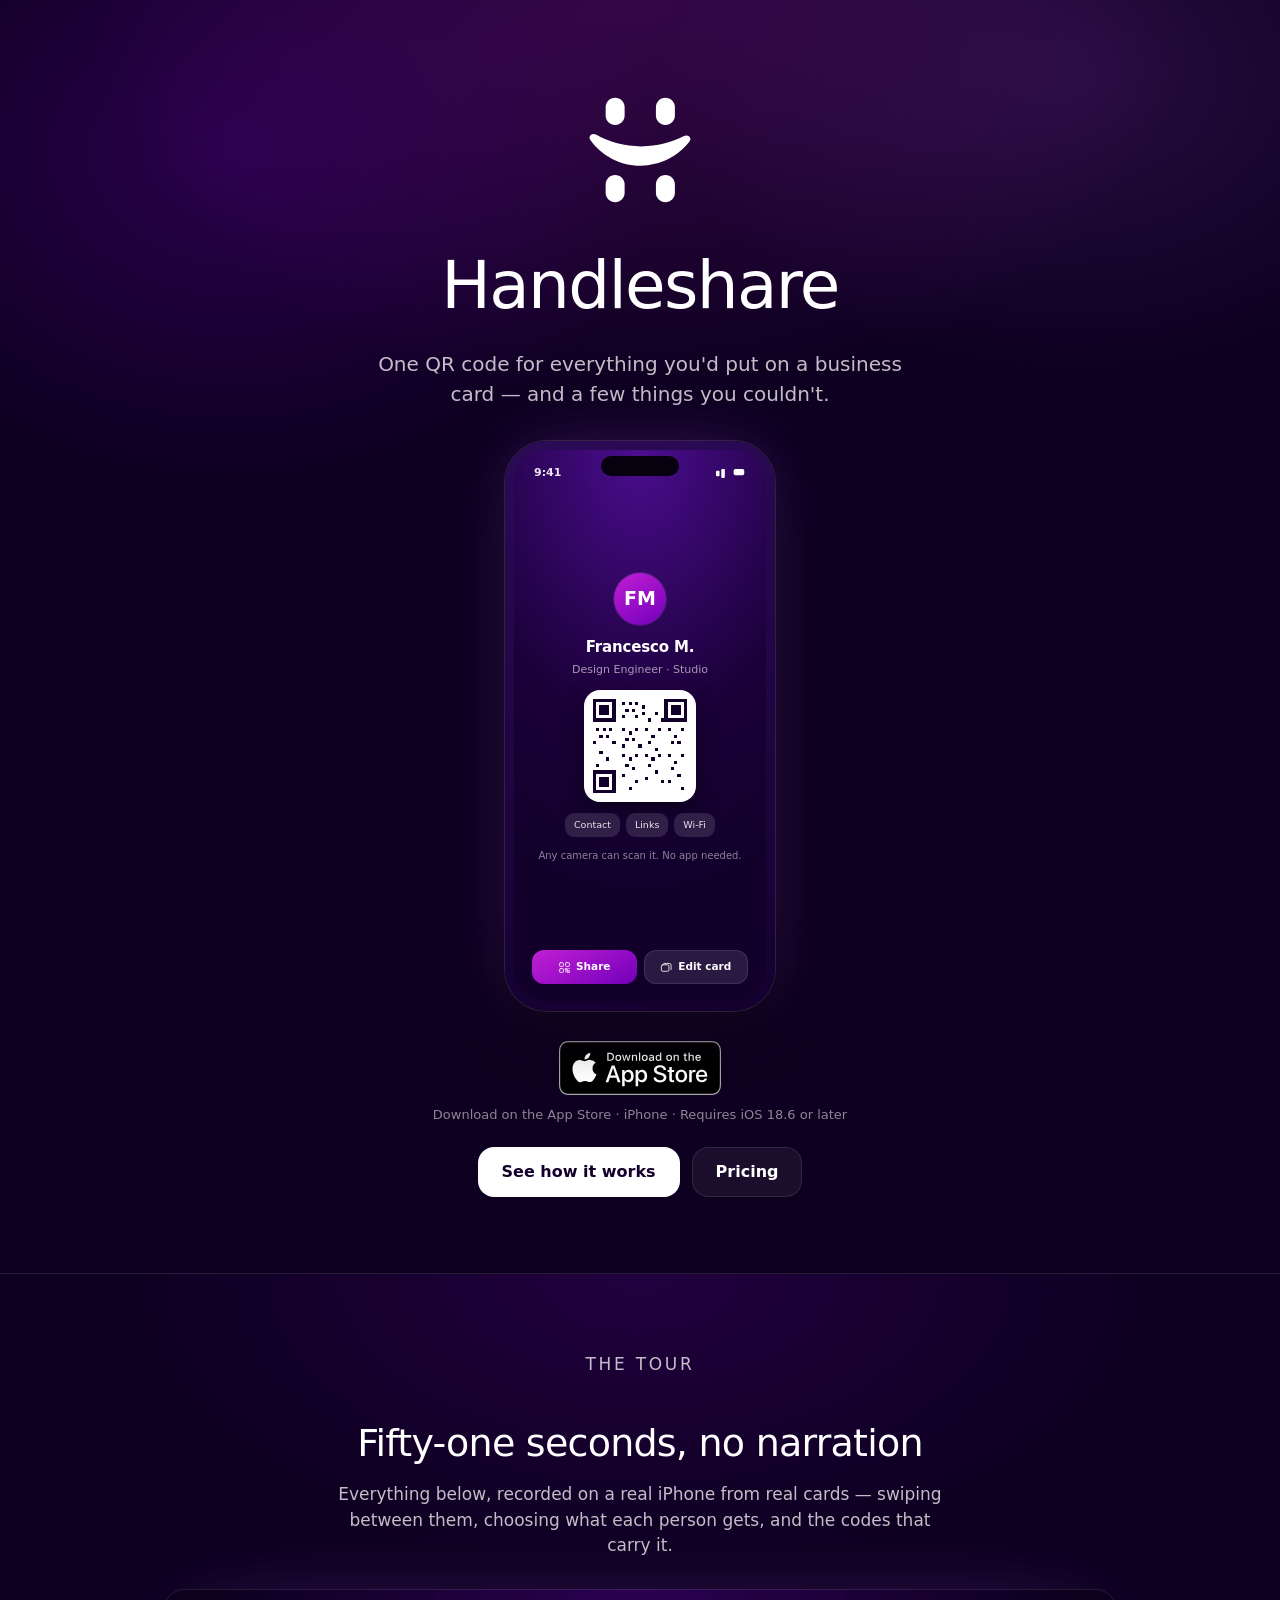
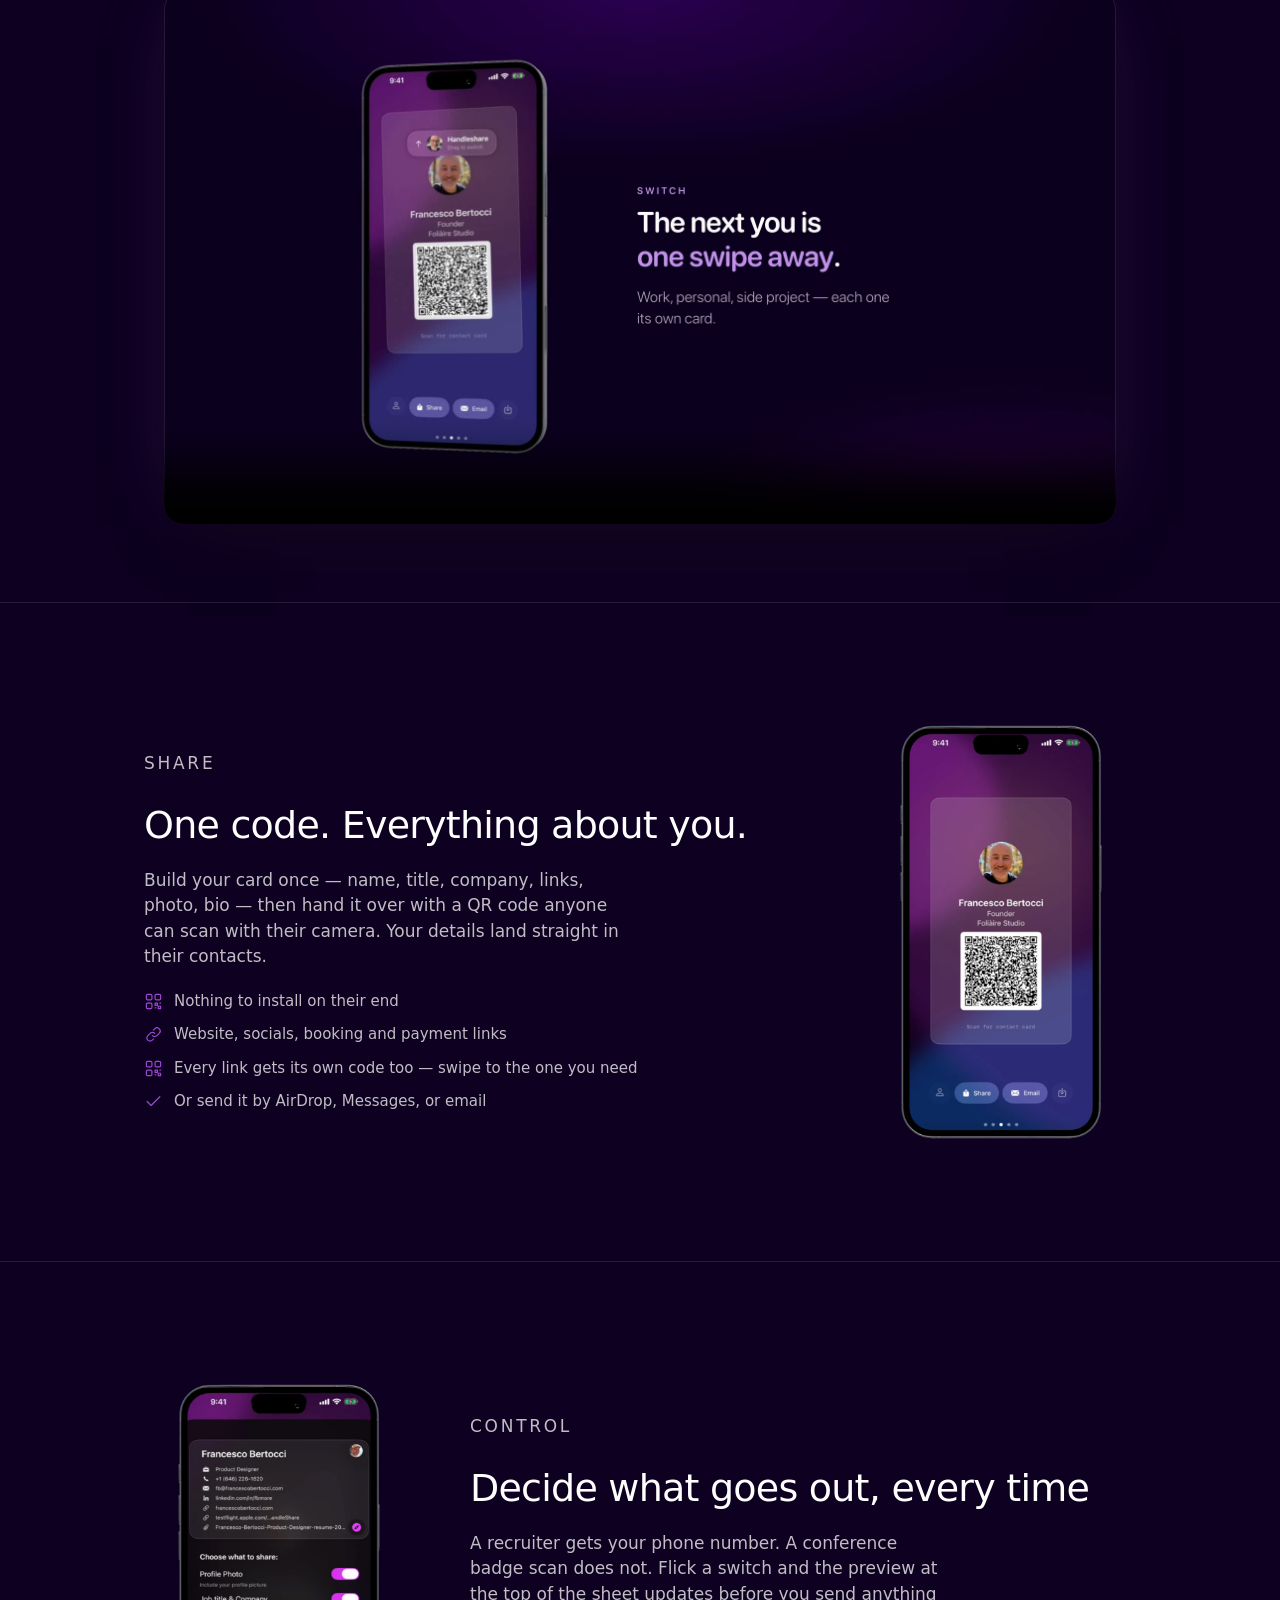
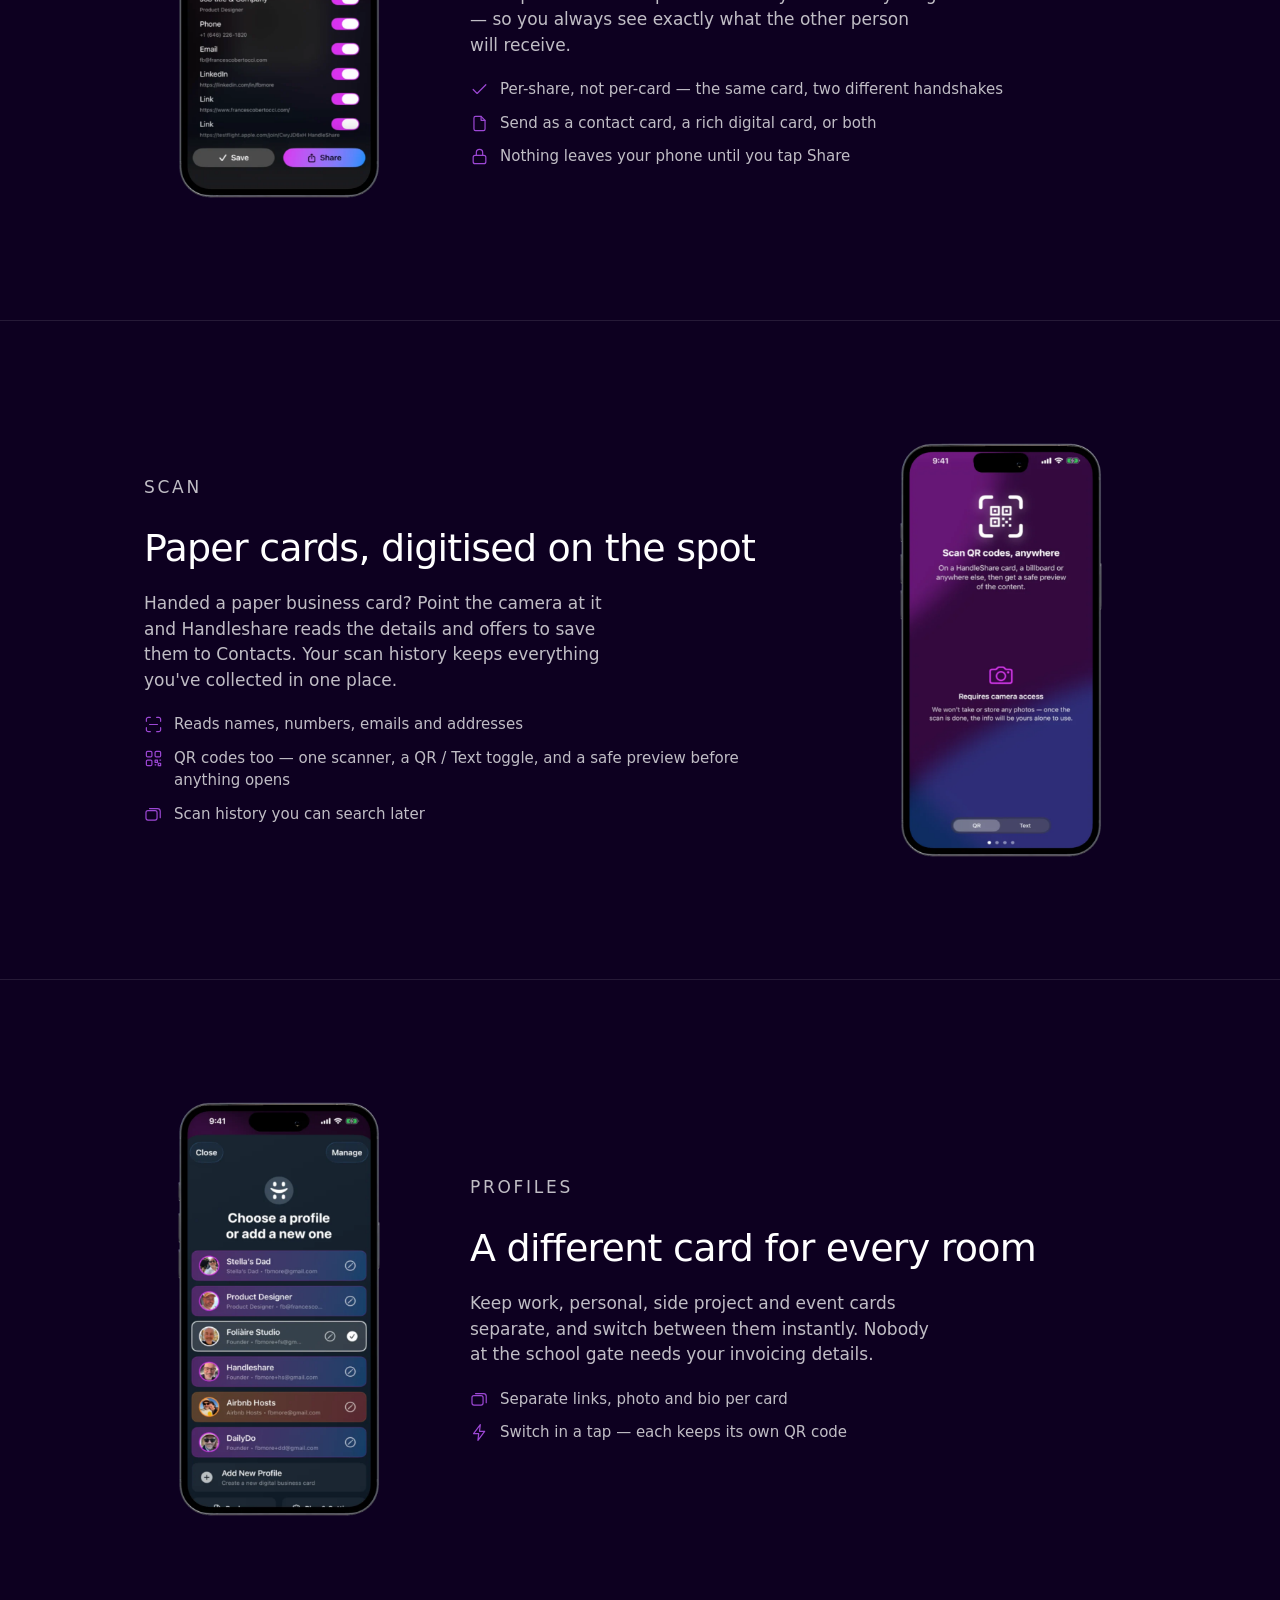
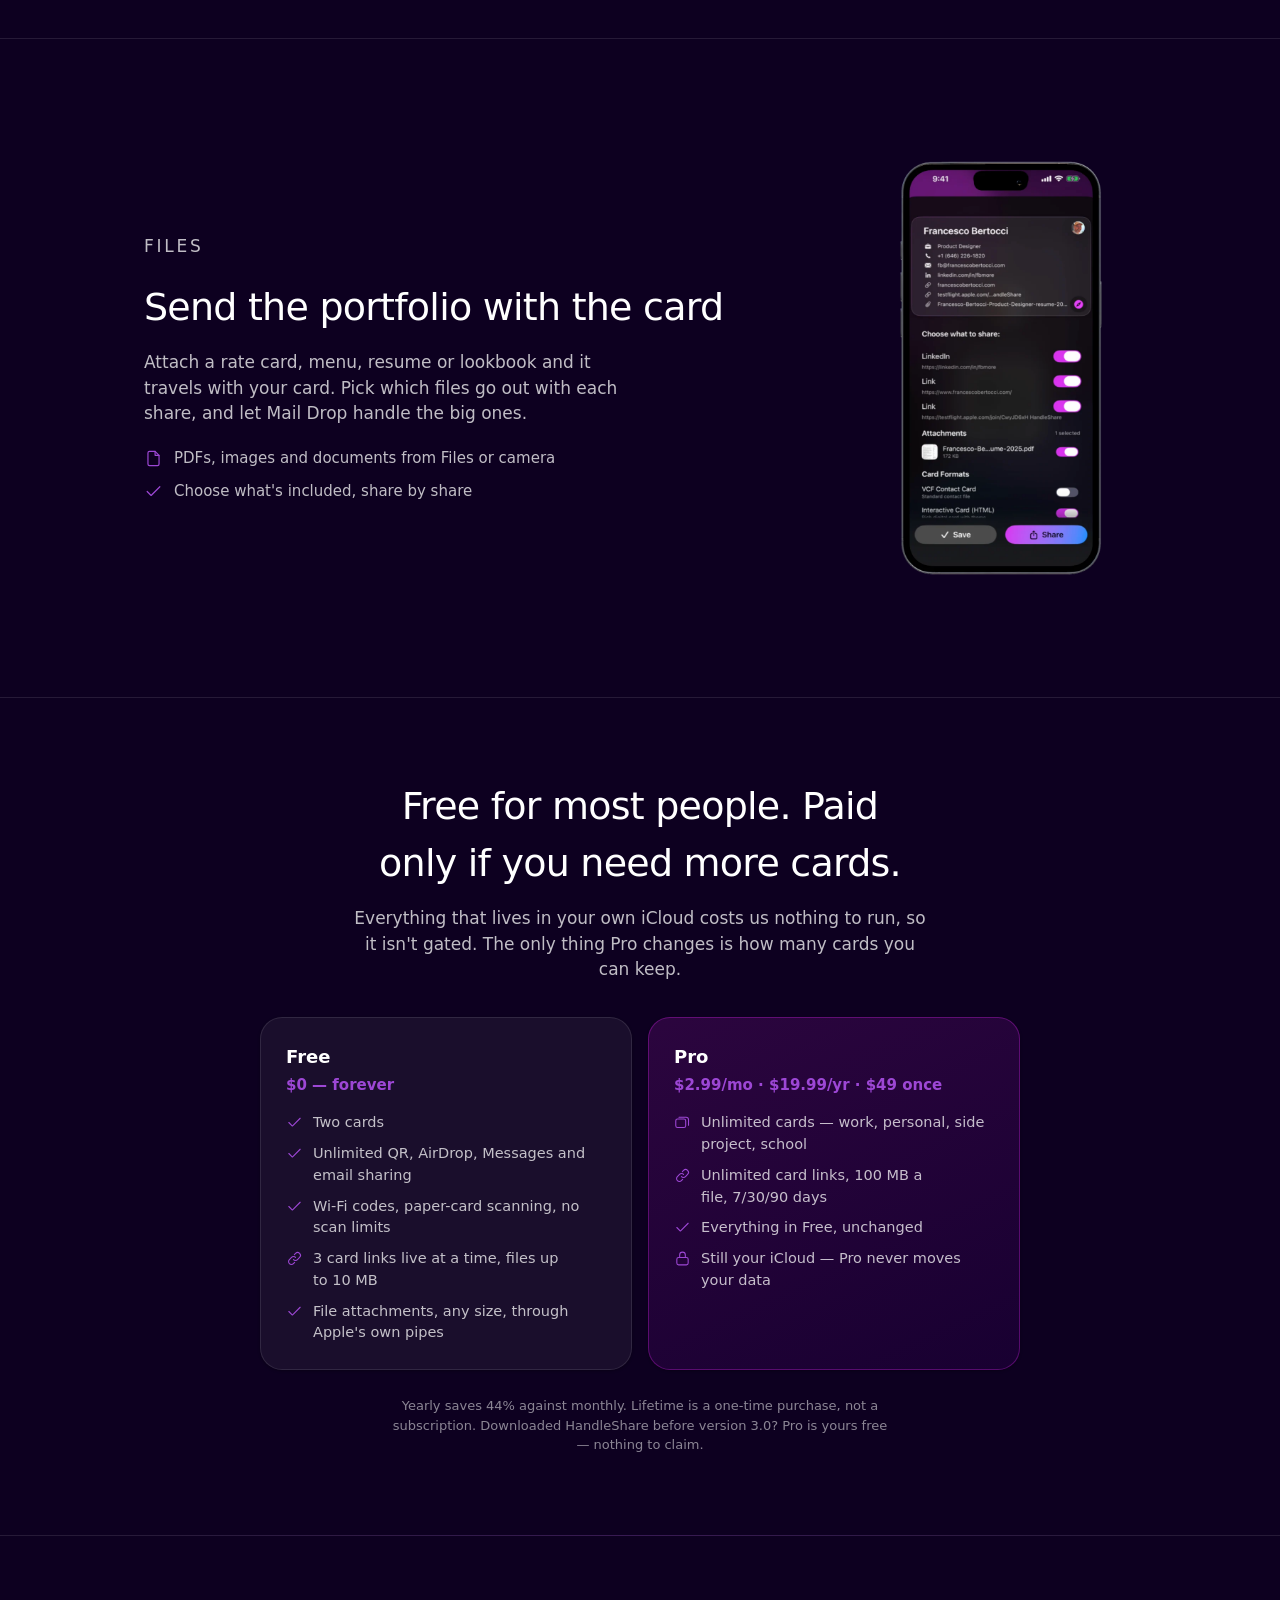
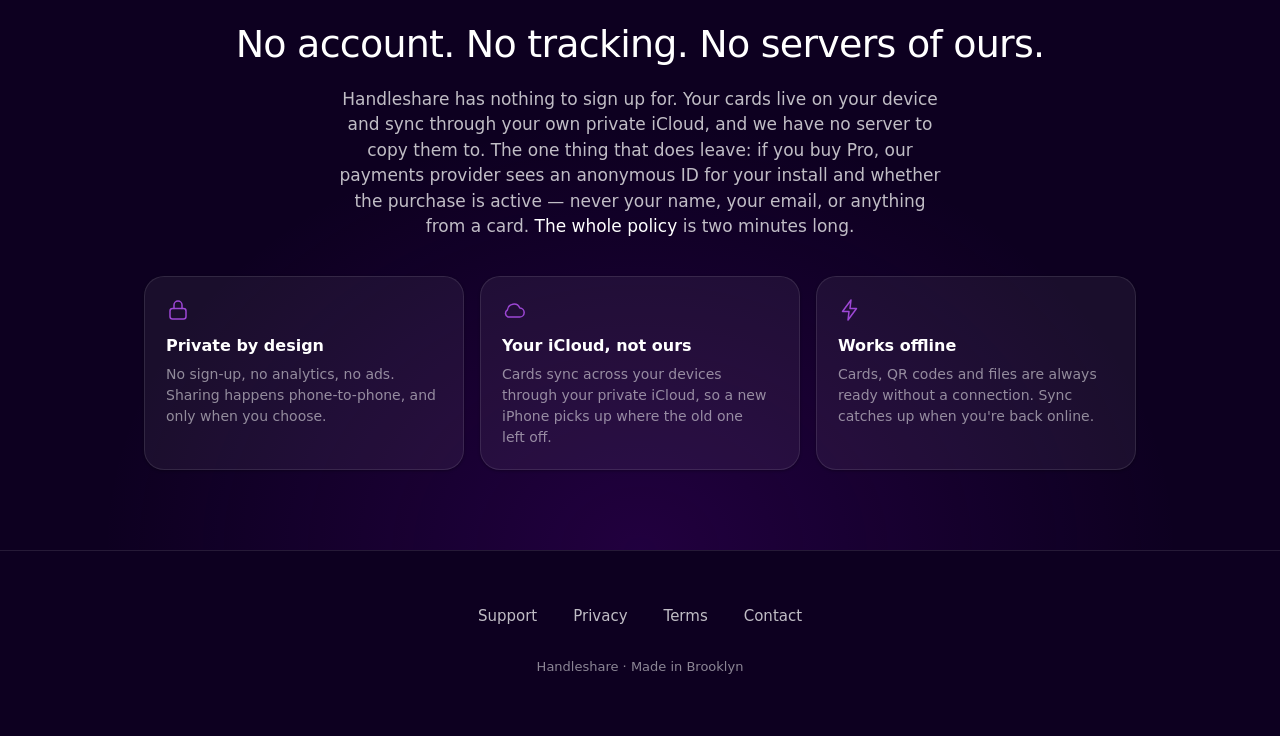
==== index.html @ 987b4f78 "Card links: the shared-card page, and the copy that explains it view.html renders a shared card — wh" ====
<!DOCTYPE html>
<html lang="en">
<head>
<meta charset="UTF-8">
<meta name="viewport" content="width=device-width, initial-scale=1.0">
<title>Handleshare — Your business card, reimagined</title>
<meta name="description" content="One QR code for everything: your contact card, links, files, even your Wi-Fi. Handleshare is a digital business card for iPhone — no account, no tracking, and nothing to install on the other end.">
<link rel="icon" type="image/png" href="logo.png">
<link rel="apple-touch-icon" href="apple-touch-icon.png">
<meta property="og:title" content="Handleshare — Your business card, reimagined">
<meta property="og:description" content="One QR code for everything: your contact card, links, files, even your Wi-Fi.">
<meta property="og:image" content="logo.png">
<meta property="og:type" content="website">
<style>
  :root{
    --ink:#ffffff;
    --muted:rgba(255,255,255,.52);
    --muted2:rgba(255,255,255,.74);
    --canvas:#0d0020;
    --deep:#240153;
    --violet:#7100BA;
    --magenta:#C21FD4;
    --glow:#9D47D5;
    --surface:rgba(255,255,255,.055);
    --surface2:rgba(255,255,255,.09);
    --line:rgba(255,255,255,.1);
    --outline:oklch(1 0 0 / 0.1);
    --ease:cubic-bezier(0.2,0,0,1);
  }
  *{box-sizing:border-box}
  html{scroll-behavior:smooth}
  body{
    margin:0;background:var(--canvas);color:var(--ink);
    font-family:ui-rounded,"SF Pro Rounded",-apple-system,system-ui,"Segoe UI",Roboto,sans-serif;
    line-height:1.5;-webkit-font-smoothing:antialiased;-moz-osx-font-smoothing:grayscale;
    overflow-x:hidden;
  }
  a{color:var(--ink);text-decoration:none}
  svg{display:block}
  img{max-width:100%}
  .wrap{max-width:1040px;margin:0 auto;padding:0 24px}
  .sr{position:absolute;width:1px;height:1px;padding:0;margin:-1px;overflow:hidden;clip:rect(0 0 0 0);white-space:nowrap;border:0}

  /* skip link */
  .skip{position:absolute;left:-9999px;top:0;z-index:100;background:#fff;color:#000;
    padding:12px 20px;border-radius:0 0 14px 0;font-weight:600}
  .skip:focus{left:0}

  :focus-visible{outline:2px solid var(--glow);outline-offset:3px;border-radius:6px}

  /* ---------- hero ---------- */
  header.hero{
    position:relative;text-align:center;padding:88px 24px 76px;
    background:
      radial-gradient(60% 44% at 50% 0%,rgba(194,31,212,.22),transparent 72%),
      radial-gradient(48% 38% at 18% 12%,rgba(113,0,186,.28),transparent 70%),
      radial-gradient(46% 34% at 84% 6%,rgba(157,71,213,.18),transparent 70%);
  }
  .logo{width:124px;height:124px;margin:0 auto 24px;animation:floaty 5.5s ease-in-out infinite}
  @keyframes floaty{0%,100%{transform:translateY(0)}50%{transform:translateY(-7px)}}
  h1{font-size:clamp(40px,7.4vw,66px);font-weight:300;letter-spacing:-.025em;margin:0 0 14px;text-wrap:balance}
  .tag{font-size:clamp(16px,2.3vw,20px);color:var(--muted2);font-weight:300;
    max-width:530px;margin:0 auto 32px;text-wrap:pretty}

  .heroStage{max-width:340px;margin:0 auto 30px}
  .herovid{display:block;width:100%;aspect-ratio:660/1434;object-fit:cover;background:#1a0038;border-radius:34px;outline:1px solid var(--outline);outline-offset:-1px;
    box-shadow:0 28px 60px -18px rgba(0,0,0,.85),0 0 70px -14px rgba(157,71,213,.4)}
  /* The CSS device mock is only a fallback; JS restores it if the video fails. */
  .heroStage .phoneWrap{display:none}
  .heroStage.videoFailed .phoneWrap{display:flex}
  .heroStage.videoFailed .herovid{display:none}

  .badgeRow{display:flex;flex-direction:column;align-items:center;gap:10px;margin:0 0 22px}
  .appstore img{height:54px;width:auto;display:block}
  .appstore{display:inline-block;border-radius:10px}
  /* Kept for the pre-launch state; the badge is a live link now. */
  .appstore[aria-disabled="true"]{opacity:.42;filter:grayscale(1);cursor:default}
  .storenote{margin:0;font-size:13px;font-weight:300;color:var(--muted)}

  .ctarow{display:flex;gap:12px;justify-content:center;flex-wrap:wrap}
  .cta{display:inline-flex;gap:8px;align-items:center;justify-content:center;
    background:#fff;color:#12002b;font-weight:600;padding:13px 24px;border-radius:16px;
    font-size:16px;min-height:48px;
    transition-property:transform,background-color,box-shadow;transition-duration:160ms;transition-timing-function:var(--ease)}
  .cta:hover{box-shadow:0 8px 24px rgba(194,31,212,.28)}
  .cta:active{transform:scale(.96)}
  .cta.ghost{background:var(--surface);color:var(--ink);
    box-shadow:inset 0 0 0 1px var(--line),0 1px 2px rgba(0,0,0,.3)}
  .cta.ghost:hover{background:var(--surface2)}

  /* ---------- real device shots ----------
     Captured on an iPhone 17 Pro Max simulator from Francesco's own cards and
     framed by Foliàire's SceneKit renderer, so the frame, the shadow and the
     screen are one image with real alpha. No outline: the render carries its
     own bezel and contact shadow, and a second hairline would read as a seam. */
  .devshot{display:block;width:270px;max-width:100%;height:auto}
  @media (max-width:900px){.devshot{width:250px}}

  /* ---------- the 48-second tour ---------- */
  .tourband{padding:78px 0;border-top:1px solid var(--line);
    background-image:radial-gradient(60% 46% at 50% 0%,rgba(113,0,186,.2),transparent 70%);
    background-repeat:no-repeat}
  .tourband .wrap{max-width:1000px;margin:0 auto;padding:0 24px;text-align:center}
  .tourband h2{font-size:clamp(26px,3.6vw,38px);font-weight:300;letter-spacing:-.02em;
    margin:8px 0 10px;text-wrap:balance}
  .tourband p{font-size:17px;color:var(--muted2);font-weight:300;margin:0 auto 30px;
    max-width:56ch;text-wrap:pretty}
  .tourvid{display:block;width:100%;aspect-ratio:16/9;border-radius:20px;background:#12002b;
    outline:1px solid var(--outline);outline-offset:-1px;
    box-shadow:0 24px 60px -22px rgba(0,0,0,.8),0 0 80px -28px rgba(157,71,213,.42)}

  /* ---------- phone mock ---------- */
  .phoneWrap{display:flex;justify-content:center}
  .phone{
    position:relative;width:270px;aspect-ratio:9/19;flex:none;
    background:linear-gradient(170deg,#2b0a57,#14002f);
    border-radius:42px;padding:9px;
    box-shadow:
      0 0 0 1px rgba(255,255,255,.11),
      0 28px 60px -18px rgba(0,0,0,.85),
      0 0 70px -14px rgba(157,71,213,.4);
  }
  .notch{position:absolute;top:15px;left:50%;transform:translateX(-50%);
    width:78px;height:20px;background:#07000f;border-radius:11px;z-index:3}
  /* inner radius = outer 42 − 9 padding = 33 (concentric) */
  .screen{position:relative;width:100%;height:100%;border-radius:33px;overflow:hidden;
    background:radial-gradient(120% 80% at 50% 0%,#4b0d8f,#1a0038 62%,#12002b);
    display:flex;flex-direction:column}
  .st{display:flex;justify-content:space-between;align-items:center;
    padding:15px 20px 0;font-size:11px;font-weight:600;color:rgba(255,255,255,.9);
    font-variant-numeric:tabular-nums}
  .st svg{width:30px;height:11px}
  .pbody{flex:1;display:flex;flex-direction:column;align-items:center;
    justify-content:center;padding:14px 18px 62px;gap:11px}

  .pAvatar{width:52px;height:52px;border-radius:50%;
    background:linear-gradient(150deg,var(--magenta),var(--violet));
    display:grid;place-items:center;font-size:19px;font-weight:600;
    box-shadow:0 0 0 1px var(--outline)}
  .pName{font-size:15px;font-weight:600;letter-spacing:-.01em}
  .pRole{font-size:11px;color:rgba(255,255,255,.6);margin-top:-7px;text-align:center}
  .qr{width:112px;height:112px;border-radius:16px;background:#fff;padding:9px;
    box-shadow:0 8px 22px rgba(0,0,0,.42)}
  .qr svg{width:100%;height:100%}
  .chips{display:flex;gap:6px;flex-wrap:wrap;justify-content:center}
  .chip{font-size:9.5px;padding:5px 9px;border-radius:9px;background:rgba(255,255,255,.12);
    color:rgba(255,255,255,.88);white-space:nowrap}
  .pHint{font-size:10px;color:rgba(255,255,255,.5);text-align:center;text-wrap:pretty}

  /* bottom action bar inside the mock — keeps tall screens from reading as empty */
  .pActions{position:absolute;left:18px;right:18px;bottom:18px;display:flex;gap:7px}
  .pBtn{flex:1;display:flex;align-items:center;justify-content:center;gap:5px;
    font-size:10.5px;font-weight:600;padding:9px 0;border-radius:12px;
    background:rgba(255,255,255,.1);box-shadow:inset 0 0 0 1px var(--line)}
  .pBtn.primary{background:linear-gradient(150deg,var(--magenta),var(--violet));box-shadow:none}
  .pBtn svg{width:13px;height:13px}

  /* wifi screen */
  .wifiCard{width:100%;border-radius:17px;background:rgba(255,255,255,.09);
    box-shadow:inset 0 0 0 1px var(--line);padding:13px 14px;display:flex;
    align-items:center;gap:10px}
  .wifiIco{width:32px;height:32px;border-radius:10px;flex:none;display:grid;place-items:center;
    background:linear-gradient(150deg,var(--magenta),var(--violet))}
  .wifiIco svg{width:17px;height:17px}
  .wifiName{font-size:12px;font-weight:600}
  .wifiSub{font-size:9.5px;color:rgba(255,255,255,.55)}

  /* scan screen */
  .scanFrame{position:relative;width:100%;aspect-ratio:1.62;border-radius:14px;
    background:linear-gradient(150deg,rgba(255,255,255,.14),rgba(255,255,255,.05));
    box-shadow:inset 0 0 0 1px var(--line);overflow:hidden;padding:13px}
  .scanLine{position:absolute;left:8%;right:8%;height:2px;border-radius:2px;
    background:linear-gradient(90deg,transparent,var(--magenta),transparent);
    animation:scan 2.6s var(--ease) infinite}
  @keyframes scan{0%,100%{top:16%;opacity:.25}50%{top:80%;opacity:1}}
  .sk{height:6px;border-radius:3px;background:rgba(255,255,255,.32);margin-bottom:7px}

  /* profiles screen */
  .profRow{width:100%;display:flex;align-items:center;gap:9px;padding:9px 11px;
    border-radius:15px;background:rgba(255,255,255,.07);
    box-shadow:inset 0 0 0 1px var(--line)}
  .profRow.sel{background:rgba(194,31,212,.2);box-shadow:inset 0 0 0 1px rgba(194,31,212,.5)}
  .profDot{width:26px;height:26px;border-radius:50%;flex:none;display:grid;place-items:center;
    font-size:10px;font-weight:600}
  .profName{font-size:11px;font-weight:600}
  .profSub{font-size:9px;color:rgba(255,255,255,.55)}

  /* files screen */
  .fileRow{width:100%;display:flex;align-items:center;gap:9px;padding:9px 11px;
    border-radius:14px;background:rgba(255,255,255,.07);
    box-shadow:inset 0 0 0 1px var(--line)}
  .fileIco{width:26px;height:26px;border-radius:8px;flex:none;display:grid;place-items:center;
    background:rgba(255,255,255,.14)}
  .fileIco svg{width:14px;height:14px}
  .fileName{font-size:10.5px;font-weight:600}
  .fileSize{font-size:9px;color:rgba(255,255,255,.5);font-variant-numeric:tabular-nums}

  /* ---------- feature sections ---------- */
  .feat{padding:80px 0;border-top:1px solid var(--line)}
  .feat .wrap{display:grid;grid-template-columns:1fr auto;gap:56px;align-items:center}
  .feat.flip .wrap{grid-template-columns:auto 1fr}
  .feat h2{font-size:clamp(26px,3.6vw,38px);font-weight:300;letter-spacing:-.02em;
    margin:0 0 14px;text-wrap:balance}
  .feat p{font-size:17px;color:var(--muted2);font-weight:300;margin:0 0 20px;
    max-width:44ch;text-wrap:pretty}
  .kicker{display:inline-block;font-size:12px;letter-spacing:.16em;text-transform:uppercase;
    color:var(--glow);font-weight:600;margin:0 0 12px}
  .bul{list-style:none;padding:0;margin:0;display:flex;flex-direction:column;gap:11px}
  .bul li{display:flex;gap:11px;align-items:flex-start;font-size:15px;color:var(--muted2);
    font-weight:300;text-wrap:pretty}
  .bul svg{width:19px;height:19px;flex:none;margin-top:2px;color:var(--glow)}

  /* ---------- privacy band ---------- */
  .band{padding:80px 0;border-top:1px solid var(--line);
    background:radial-gradient(60% 100% at 50% 100%,rgba(113,0,186,.2),transparent 70%)}
  .band .wrap{text-align:center}
  .band h2{font-size:clamp(26px,3.6vw,38px);font-weight:300;letter-spacing:-.02em;
    margin:0 0 14px;text-wrap:balance}
  .band p{font-size:17px;color:var(--muted2);font-weight:300;max-width:56ch;margin:0 auto 36px;
    text-wrap:pretty}
  .grid3{display:grid;grid-template-columns:repeat(3,1fr);gap:16px;text-align:left}
  .tile{background:var(--surface);border-radius:20px;padding:22px;
    box-shadow:inset 0 0 0 1px var(--line),0 1px 3px rgba(0,0,0,.3)}
  .tile svg{width:24px;height:24px;color:var(--glow);margin-bottom:12px}
  .tile h3{font-size:16px;font-weight:600;margin:0 0 6px}
  .tile p{font-size:14px;color:var(--muted);margin:0;font-weight:300;text-wrap:pretty}

  /* ---------- pricing ---------- */
  .pricing{padding:80px 0;border-top:1px solid var(--line)}
  .pricing .wrap{text-align:center}
  .pricing h2{font-size:clamp(26px,3.6vw,38px);font-weight:300;letter-spacing:-.02em;margin:0 0 14px;text-wrap:balance}
  .pricing .lede{font-size:17px;color:var(--muted2);font-weight:300;max-width:54ch;margin:0 auto 34px;text-wrap:pretty}
  .plans{display:grid;grid-template-columns:1fr 1fr;gap:16px;text-align:left;max-width:760px;margin:0 auto}
  .plan{background:var(--surface);border-radius:22px;padding:26px;
    box-shadow:inset 0 0 0 1px var(--line),0 1px 3px rgba(0,0,0,.3)}
  .plan.pro{background:linear-gradient(155deg,rgba(194,31,212,.17),rgba(113,0,186,.11));
    box-shadow:inset 0 0 0 1px rgba(194,31,212,.36),0 1px 3px rgba(0,0,0,.3)}
  .plan h3{font-size:18px;font-weight:600;margin:0 0 4px}
  .plan .price{font-size:15px;color:var(--glow);font-weight:600;margin:0 0 16px;font-variant-numeric:tabular-nums}
  .plan ul{list-style:none;padding:0;margin:0;display:flex;flex-direction:column;gap:9px}
  .plan li{display:flex;gap:10px;align-items:flex-start;font-size:14.5px;color:var(--muted2);font-weight:300;text-wrap:pretty}
  .plan li svg{width:17px;height:17px;flex:none;margin-top:2px;color:var(--glow)}
  .pricenote{font-size:13px;color:var(--muted);font-weight:300;margin:26px auto 0;max-width:60ch;text-wrap:pretty}
  @media (max-width:820px){.plans{grid-template-columns:1fr}}

  /* ---------- footer ---------- */
  footer{border-top:1px solid var(--line);padding:44px 0 60px;text-align:center}
  .flinks{display:flex;gap:8px;justify-content:center;flex-wrap:wrap;margin-bottom:18px}
  .flinks a{font-size:15px;color:var(--muted2);padding:10px 14px;border-radius:12px;
    min-height:44px;display:inline-flex;align-items:center;
    transition-property:color,background-color;transition-duration:150ms;transition-timing-function:var(--ease)}
  .flinks a:hover{color:var(--ink);background:var(--surface)}
  .fnote{font-size:13px;color:var(--muted);font-weight:300;margin:0}

  @media (max-width:820px){
    .feat .wrap,.feat.flip .wrap{grid-template-columns:1fr;gap:36px;justify-items:center}
    .feat .copy{order:1;text-align:center}
    .feat .phoneWrap{order:2}
    .bul li{text-align:left}
    .bul{max-width:340px;margin:0 auto}
    .feat p{margin-left:auto;margin-right:auto}
    .grid3{grid-template-columns:1fr}
  }

  @media (prefers-reduced-motion:reduce){
    html{scroll-behavior:auto}
    *,*::before,*::after{animation-duration:.001ms!important;animation-iteration-count:1!important;
      transition-duration:.001ms!important}
  }
</style>
</head>

<a class="skip" href="#main">Skip to content</a>

<!-- icon sprite -->
<svg width="0" height="0" style="position:absolute" aria-hidden="true" focusable="false">
  <defs>
    <g id="i-check" fill="none" stroke="currentColor" stroke-width="1.5" stroke-linecap="round" stroke-linejoin="round"><path d="M20 6 9 17l-5-5"/></g>
    <g id="i-qr" fill="none" stroke="currentColor" stroke-width="1.5" stroke-linecap="round" stroke-linejoin="round"><rect x="3" y="3" width="7" height="7" rx="1.5"/><rect x="14" y="3" width="7" height="7" rx="1.5"/><rect x="3" y="14" width="7" height="7" rx="1.5"/><path d="M14 14h3v3h-3zM20 14h1M14 20h1M18 18h3v3h-3z"/></g>
    <g id="i-wifi" fill="none" stroke="currentColor" stroke-width="1.5" stroke-linecap="round" stroke-linejoin="round"><path d="M5 12.5a10 10 0 0 1 14 0M8.5 16a5 5 0 0 1 7 0"/><circle cx="12" cy="19.5" r="1"/></g>
    <g id="i-scan" fill="none" stroke="currentColor" stroke-width="1.5" stroke-linecap="round" stroke-linejoin="round"><path d="M3 8V5.5A2.5 2.5 0 0 1 5.5 3H8M16 3h2.5A2.5 2.5 0 0 1 21 5.5V8M21 16v2.5a2.5 2.5 0 0 1-2.5 2.5H16M8 21H5.5A2.5 2.5 0 0 1 3 18.5V16M7 12h10"/></g>
    <g id="i-cards" fill="none" stroke="currentColor" stroke-width="1.5" stroke-linecap="round" stroke-linejoin="round"><rect x="2.5" y="7" width="14" height="12" rx="2.5"/><path d="M7 4.5h10A3.5 3.5 0 0 1 20.5 8v8"/></g>
    <g id="i-file" fill="none" stroke="currentColor" stroke-width="1.5" stroke-linecap="round" stroke-linejoin="round"><path d="M14 3H7a2 2 0 0 0-2 2v14a2 2 0 0 0 2 2h10a2 2 0 0 0 2-2V8z"/><path d="M14 3v5h5"/></g>
    <g id="i-lock" fill="none" stroke="currentColor" stroke-width="1.5" stroke-linecap="round" stroke-linejoin="round"><rect x="4" y="10.5" width="16" height="10.5" rx="2.5"/><path d="M8 10.5V7a4 4 0 0 1 8 0v3.5"/></g>
    <g id="i-cloud" fill="none" stroke="currentColor" stroke-width="1.5" stroke-linecap="round" stroke-linejoin="round"><path d="M17.5 19a4.5 4.5 0 0 0 .3-9 6.5 6.5 0 0 0-12.4 2A3.9 3.9 0 0 0 6 19z"/></g>
    <g id="i-bolt" fill="none" stroke="currentColor" stroke-width="1.5" stroke-linecap="round" stroke-linejoin="round"><path d="M13 2 4.5 13.5H11L10 22l8.5-11.5H12z"/></g>
    <g id="i-link" fill="none" stroke="currentColor" stroke-width="1.5" stroke-linecap="round" stroke-linejoin="round"><path d="M10.5 13.5a4 4 0 0 0 5.7 0l3-3a4 4 0 1 0-5.7-5.7l-1.7 1.7"/><path d="M13.5 10.5a4 4 0 0 0-5.7 0l-3 3a4 4 0 1 0 5.7 5.7l1.7-1.7"/></g>
  </defs>
</svg>

<header class="hero">
  <div class="logo" id="logoAnim" role="img" aria-label="Handleshare">
    <noscript><img src="logo.png" width="124" height="124" alt="Handleshare"></noscript>
  </div>
  <h1>Handleshare</h1>
  <p class="tag">One QR code for everything you'd put on a business card — and a few things you couldn't.</p>

  <div class="heroStage" id="heroStage">
    <!-- Hero video: drops in automatically once media/pitch-hero.mp4 exists. -->
    <video class="herovid" id="heroVid" muted loop playsinline autoplay preload="auto"
           poster="media/pitch-poster.jpg"
           aria-label="A silent 26-second capture of Handleshare on iPhone: swiping up on a card to reveal the next one and switching to it, the profile switcher opening to six cards, then the share sheet with contact details being switched on and off, and the scanner switching between QR and text.">
      <source src="media/pitch-hero.mp4" type="video/mp4">
    </video>
    <div class="phoneWrap">
      <div class="phone">
        <div class="notch"></div>
        <div class="screen">
          <div class="st"><span>9:41</span>
            <svg viewBox="0 0 34 12" fill="#fff" aria-hidden="true"><rect x="0" y="3" width="4" height="6" rx="1"/><rect x="6" y="1" width="4" height="10" rx="1"/><rect x="20" y="1" width="12" height="7" rx="2"/></svg>
          </div>
          <div class="pbody">
            <div class="pAvatar" aria-hidden="true">FM</div>
            <div class="pName">Francesco M.</div>
            <div class="pRole">Design Engineer · Studio</div>
            <div class="qr" aria-hidden="true">
              <svg viewBox="0 0 29 29" fill="#12002b" shape-rendering="crispEdges">
                <path d="M0.5 0.5h6v6h-6zM22.5 0.5h6v6h-6zM0.5 22.5h6v6h-6z" fill="none" stroke="#12002b" stroke-width="1"/>
                <rect x="2" y="2" width="3" height="3"/><rect x="24" y="2" width="3" height="3"/><rect x="2" y="24" width="3" height="3"/>
                <path d="M9 1h1v1H9zM11 1h1v1h-1zM13 1h1v1h-1zM10 3h1v1h-1zM12 3h1v1h-1zM9 5h1v1H9zM13 5h1v1h-1zM1 9h1v1H1zM3 9h1v1H3zM5 9h1v1H5zM2 11h1v1H2zM4 11h1v1H4zM0 13h1v1H0zM6 13h1v1H6zM9 9h1v1H9zM11 10h1v1h-1zM13 9h1v1h-1zM10 12h1v1h-1zM12 12h1v1h-1zM9 14h1v1H9zM14 14h1v1h-1zM16 9h1v1h-1zM18 11h1v1h-1zM20 9h1v1h-1zM17 13h1v1h-1zM19 15h1v1h-1zM23 9h1v1h-1zM25 11h1v1h-1zM27 9h1v1h-1zM24 13h1v1h-1zM26 13h1v1h-1zM9 17h1v1H9zM11 18h1v1h-1zM13 17h1v1h-1zM10 20h1v1h-1zM12 21h1v1h-1zM9 23h1v1H9zM13 25h1v1h-1zM11 27h1v1h-1zM16 17h1v1h-1zM18 18h1v1h-1zM20 17h1v1h-1zM17 20h1v1h-1zM19 22h1v1h-1zM16 24h1v1h-1zM21 25h1v1h-1zM23 17h1v1h-1zM25 19h1v1h-1zM27 17h1v1h-1zM24 21h1v1h-1zM26 23h1v1h-1zM23 25h1v1h-1zM27 27h1v1h-1zM15 2h1v1h-1zM15 4h1v1h-1zM17 6h1v1h-1zM19 4h1v1h-1zM21 6h1v1h-1zM2 16h1v1H2zM4 18h1v1H4zM1 20h1v1H1zM5 22h1v1H5zM3 24h1v1H3zM6 26h1v1H6z"/>
              </svg>
            </div>
            <div class="chips" aria-hidden="true"><span class="chip">Contact</span><span class="chip">Links</span><span class="chip">Wi-Fi</span></div>
            <div class="pHint">Any camera can scan it. No app needed.</div>
            <div class="pActions" aria-hidden="true">
              <span class="pBtn primary"><svg viewBox="0 0 24 24"><use href="#i-qr"/></svg>Share</span>
              <span class="pBtn"><svg viewBox="0 0 24 24"><use href="#i-cards"/></svg>Edit card</span>
            </div>
          </div>
        </div>
      </div>
    </div>
  </div>

  <div class="badgeRow">
    <a class="appstore" href="https://apps.apple.com/app/id581295018" aria-label="Download Handleshare on the App Store">
      <img src="appstore-badge.svg" alt="" aria-hidden="true">
    </a>
    <p class="storenote">Download on the App Store · iPhone · Requires iOS 18.6 or later</p>
  </div>

  <div class="ctarow">
    <a class="cta" href="#tour">See how it works</a>
    <a class="cta ghost" href="#pricing">Pricing</a>
  </div>
</header>

<main id="main">
<div id="tour"></div>

<!-- 0 · THE TOUR -->
<section class="tourband">
  <div class="wrap">
    <p class="kicker">The tour</p>
    <h2>Fifty-one seconds, no narration</h2>
    <p>Everything below, recorded on a real iPhone from real cards — swiping between them, choosing what each person gets, and the codes that carry it.</p>
    <video class="tourvid" controls playsinline preload="none"
           poster="media/pitch-16x9-poster.jpg"
           aria-label="A silent 51-second tour of Handleshare: switching between cards, the profile switcher, choosing which details and files to share, a QR code for every link, and the scanner in QR and text modes.">
      <source src="media/handleshare-pitch.mp4" type="video/mp4">
    </video>
  </div>
</section>

<!-- 1 · SHARE -->
<section class="feat">
  <div class="wrap">
    <div class="copy">
      <p class="kicker">Share</p>
      <h2>One code. Everything about you.</h2>
      <p>Build your card once — name, title, company, links, photo, bio — then hand it over with a QR code anyone can scan with their camera. Your details land straight in their contacts.</p>
      <ul class="bul">
        <li><svg viewBox="0 0 24 24" aria-hidden="true"><use href="#i-qr"/></svg>Nothing to install on their end</li>
        <li><svg viewBox="0 0 24 24" aria-hidden="true"><use href="#i-link"/></svg>Website, socials, booking and payment links</li>
        <li><svg viewBox="0 0 24 24" aria-hidden="true"><use href="#i-qr"/></svg>Every link gets its own code too — swipe to the one you need</li>
        <li><svg viewBox="0 0 24 24" aria-hidden="true"><use href="#i-check"/></svg>Or send it by AirDrop, Messages, or email</li>
      </ul>
    </div>
    <div class="phoneWrap">
        <img class="devshot" src="media/shots/card.webp" width="760" height="1402"
             loading="lazy" decoding="async" alt="A Handleshare card for Foliàire Studio, showing the photo, name, title and the QR code that carries the whole contact.">
      </div>
  </div>
</section>

<!-- 2 · CONTROL -->
<section class="feat flip">
  <div class="wrap">
    <div class="phoneWrap">
      <img class="devshot" src="media/shots/share.webp" width="760" height="1402"
           loading="lazy" decoding="async"
           alt="The Handleshare share sheet: a live preview of the card at the top, and switches below for profile photo, job title, pronouns, phone, email and each link.">
    </div>
    <div class="copy">
      <p class="kicker">Control</p>
      <h2>Decide what goes out, every time</h2>
      <p>A recruiter gets your phone number. A conference badge scan does not. Flick a switch and the preview at the top of the sheet updates before you send anything — so you always see exactly what the other person will receive.</p>
      <ul class="bul">
        <li><svg viewBox="0 0 24 24" aria-hidden="true"><use href="#i-check"/></svg>Per-share, not per-card — the same card, two different handshakes</li>
        <li><svg viewBox="0 0 24 24" aria-hidden="true"><use href="#i-file"/></svg>Send as a contact card, a rich digital card, or both</li>
        <li><svg viewBox="0 0 24 24" aria-hidden="true"><use href="#i-lock"/></svg>Nothing leaves your phone until you tap Share</li>
      </ul>
    </div>
  </div>
</section>

<!-- 3 · SCAN -->
<section class="feat">
  <div class="wrap">
    <div class="copy">
      <p class="kicker">Scan</p>
      <h2>Paper cards, digitised on the spot</h2>
      <p>Handed a paper business card? Point the camera at it and Handleshare reads the details and offers to save them to Contacts. Your scan history keeps everything you've collected in one place.</p>
      <ul class="bul">
        <li><svg viewBox="0 0 24 24" aria-hidden="true"><use href="#i-scan"/></svg>Reads names, numbers, emails and addresses</li>
        <li><svg viewBox="0 0 24 24" aria-hidden="true"><use href="#i-qr"/></svg>QR codes too — one scanner, a QR / Text toggle, and a safe preview before anything opens</li>
        <li><svg viewBox="0 0 24 24" aria-hidden="true"><use href="#i-cards"/></svg>Scan history you can search later</li>
      </ul>
    </div>
    <div class="phoneWrap">
        <img class="devshot" src="media/shots/scanner.webp" width="760" height="1402"
             loading="lazy" decoding="async" alt="Handleshare's scanner, in QR mode: scan QR codes anywhere and get a safe preview before anything opens, with a QR / Text toggle to switch to scanning a paper business card.">
      </div>
  </div>
</section>

<!-- 4 · PROFILES -->
<section class="feat flip">
  <div class="wrap">
    <div class="phoneWrap">
        <img class="devshot" src="media/shots/switcher.webp" width="760" height="1402"
             loading="lazy" decoding="async" alt="The Handleshare profile switcher listing six cards — Stella’s Dad, Product Designer, Foliàire Studio, Handleshare, Airbnb Hosts and DailyDo.">
      </div>
    <div class="copy">
      <p class="kicker">Profiles</p>
      <h2>A different card for every room</h2>
      <p>Keep work, personal, side project and event cards separate, and switch between them instantly. Nobody at the school gate needs your invoicing details.</p>
      <ul class="bul">
        <li><svg viewBox="0 0 24 24" aria-hidden="true"><use href="#i-cards"/></svg>Separate links, photo and bio per card</li>
        <li><svg viewBox="0 0 24 24" aria-hidden="true"><use href="#i-bolt"/></svg>Switch in a tap — each keeps its own QR code</li>
      </ul>
    </div>
  </div>
</section>

<!-- 5 · ATTACHMENTS -->
<section class="feat">
  <div class="wrap">
    <div class="copy">
      <p class="kicker">Files</p>
      <h2>Send the portfolio with the card</h2>
      <p>Attach a rate card, menu, resume or lookbook and it travels with your card. Pick which files go out with each share, and let Mail Drop handle the big ones.</p>
      <ul class="bul">
        <li><svg viewBox="0 0 24 24" aria-hidden="true"><use href="#i-file"/></svg>PDFs, images and documents from Files or camera</li>
        <li><svg viewBox="0 0 24 24" aria-hidden="true"><use href="#i-check"/></svg>Choose what's included, share by share</li>
      </ul>
    </div>
    <div class="phoneWrap">
        <img class="devshot" src="media/shots/files.webp" width="760" height="1402"
             loading="lazy" decoding="async" alt="The Handleshare share sheet scrolled to Attachments, with a résumé PDF selected and a live preview of exactly what the recipient will get.">
      </div>
  </div>
</section>

<!-- 6 · PRICING -->
<section class="pricing" id="pricing">
  <div class="wrap">
    <h2>Free for most people. Paid only if you need more cards.</h2>
    <p class="lede">Everything that lives in your own iCloud costs us nothing to run, so it isn't gated. The only thing Pro changes is how many cards you can keep.</p>
    <div class="plans">
      <div class="plan">
        <h3>Free</h3>
        <p class="price">$0 — forever</p>
        <ul>
          <li><svg viewBox="0 0 24 24" aria-hidden="true"><use href="#i-check"/></svg>Two cards</li>
          <li><svg viewBox="0 0 24 24" aria-hidden="true"><use href="#i-check"/></svg>Unlimited QR, AirDrop, Messages and email sharing</li>
          <li><svg viewBox="0 0 24 24" aria-hidden="true"><use href="#i-check"/></svg>Wi-Fi codes, paper-card scanning, no scan limits</li>
          <li><svg viewBox="0 0 24 24" aria-hidden="true"><use href="#i-link"/></svg>3 card links live at a time, files up to 10&nbsp;MB</li>
          <li><svg viewBox="0 0 24 24" aria-hidden="true"><use href="#i-check"/></svg>File attachments, any size, through Apple's own pipes</li>
        </ul>
      </div>
      <div class="plan pro">
        <h3>Pro</h3>
        <p class="price">$2.99/mo · $19.99/yr · $49 once</p>
        <ul>
          <li><svg viewBox="0 0 24 24" aria-hidden="true"><use href="#i-cards"/></svg>Unlimited cards — work, personal, side project, school</li>
          <li><svg viewBox="0 0 24 24" aria-hidden="true"><use href="#i-link"/></svg>Unlimited card links, 100&nbsp;MB a file, 7/30/90&nbsp;days</li>
          <li><svg viewBox="0 0 24 24" aria-hidden="true"><use href="#i-check"/></svg>Everything in Free, unchanged</li>
          <li><svg viewBox="0 0 24 24" aria-hidden="true"><use href="#i-lock"/></svg>Still your iCloud — Pro never moves your data</li>
        </ul>
      </div>
    </div>
    <p class="pricenote">Yearly saves 44% against monthly. Lifetime is a one-time purchase, not a subscription. Downloaded HandleShare before version 3.0? Pro is yours free — nothing to claim.</p>
  </div>
</section>

<!-- 7 · PRIVACY BAND -->
<section class="band">
  <div class="wrap">
    <h2>No account. No tracking. No servers of ours.</h2>
    <p>Handleshare has nothing to sign up for. Your cards live on your device and sync through your own private iCloud, and we have no server to copy them to. The one thing that does leave: if you buy Pro, our payments provider sees an anonymous ID for your install and whether the purchase is active — never your name, your email, or anything from a card. <a href="privacy.html">The whole policy</a> is two minutes long.</p>
    <div class="grid3">
      <div class="tile">
        <svg viewBox="0 0 24 24" aria-hidden="true"><use href="#i-lock"/></svg>
        <h3>Private by design</h3>
        <p>No sign-up, no analytics, no ads. Sharing happens phone-to-phone, and only when you choose.</p>
      </div>
      <div class="tile">
        <svg viewBox="0 0 24 24" aria-hidden="true"><use href="#i-cloud"/></svg>
        <h3>Your iCloud, not ours</h3>
        <p>Cards sync across your devices through your private iCloud, so a new iPhone picks up where the old one left off.</p>
      </div>
      <div class="tile">
        <svg viewBox="0 0 24 24" aria-hidden="true"><use href="#i-bolt"/></svg>
        <h3>Works offline</h3>
        <p>Cards, QR codes and files are always ready without a connection. Sync catches up when you're back online.</p>
      </div>
    </div>
  </div>
</section>
</main>

<footer>
  <div class="wrap">
    <div class="flinks">
      <a href="support.html">Support</a>
      <a href="privacy.html">Privacy</a>
      <a href="terms.html">Terms</a>
      <a href="mailto:support@handleshare.com">Contact</a>
    </div>
    <p class="fnote">Handleshare · Made in Brooklyn</p>
  </div>
</footer>

<script src="lottie_light.min.js"></script>
<script>
  (function(){
    var box = document.getElementById('logoAnim');
    if(box && window.lottie){
      lottie.loadAnimation({container:box,renderer:'svg',loop:false,autoplay:true,path:'logo.json'});
    }
    // The video leads; the CSS mock is the safety net if it cannot play.
    var v = document.getElementById('heroVid'), stage = document.getElementById('heroStage');
    if(v && stage){
      // Fall back only on a real error. A slow connection is not a failure —
      // the poster stands in until the video decodes, and a timeout here would
      // punish exactly the people whose connection is worst.
      var fallBack = function(){ stage.classList.add('videoFailed'); };
      v.addEventListener('error', fallBack);
      var src = v.querySelector('source');
      if(src) src.addEventListener('error', fallBack);
      // A looping capture of someone swiping through cards is exactly the kind
      // of motion "reduce motion" is asking us to stop. Hold on the poster and
      // hand over the controls instead of autoplaying at them.
      var calm = window.matchMedia && window.matchMedia('(prefers-reduced-motion: reduce)').matches;
      if(calm){
        v.removeAttribute('autoplay'); v.removeAttribute('loop'); v.controls = true;
      }else{
        v.addEventListener('loadeddata', function(){ v.play().catch(function(){}); }, {once:true});
      }
    }
  })();
</script>
</html>
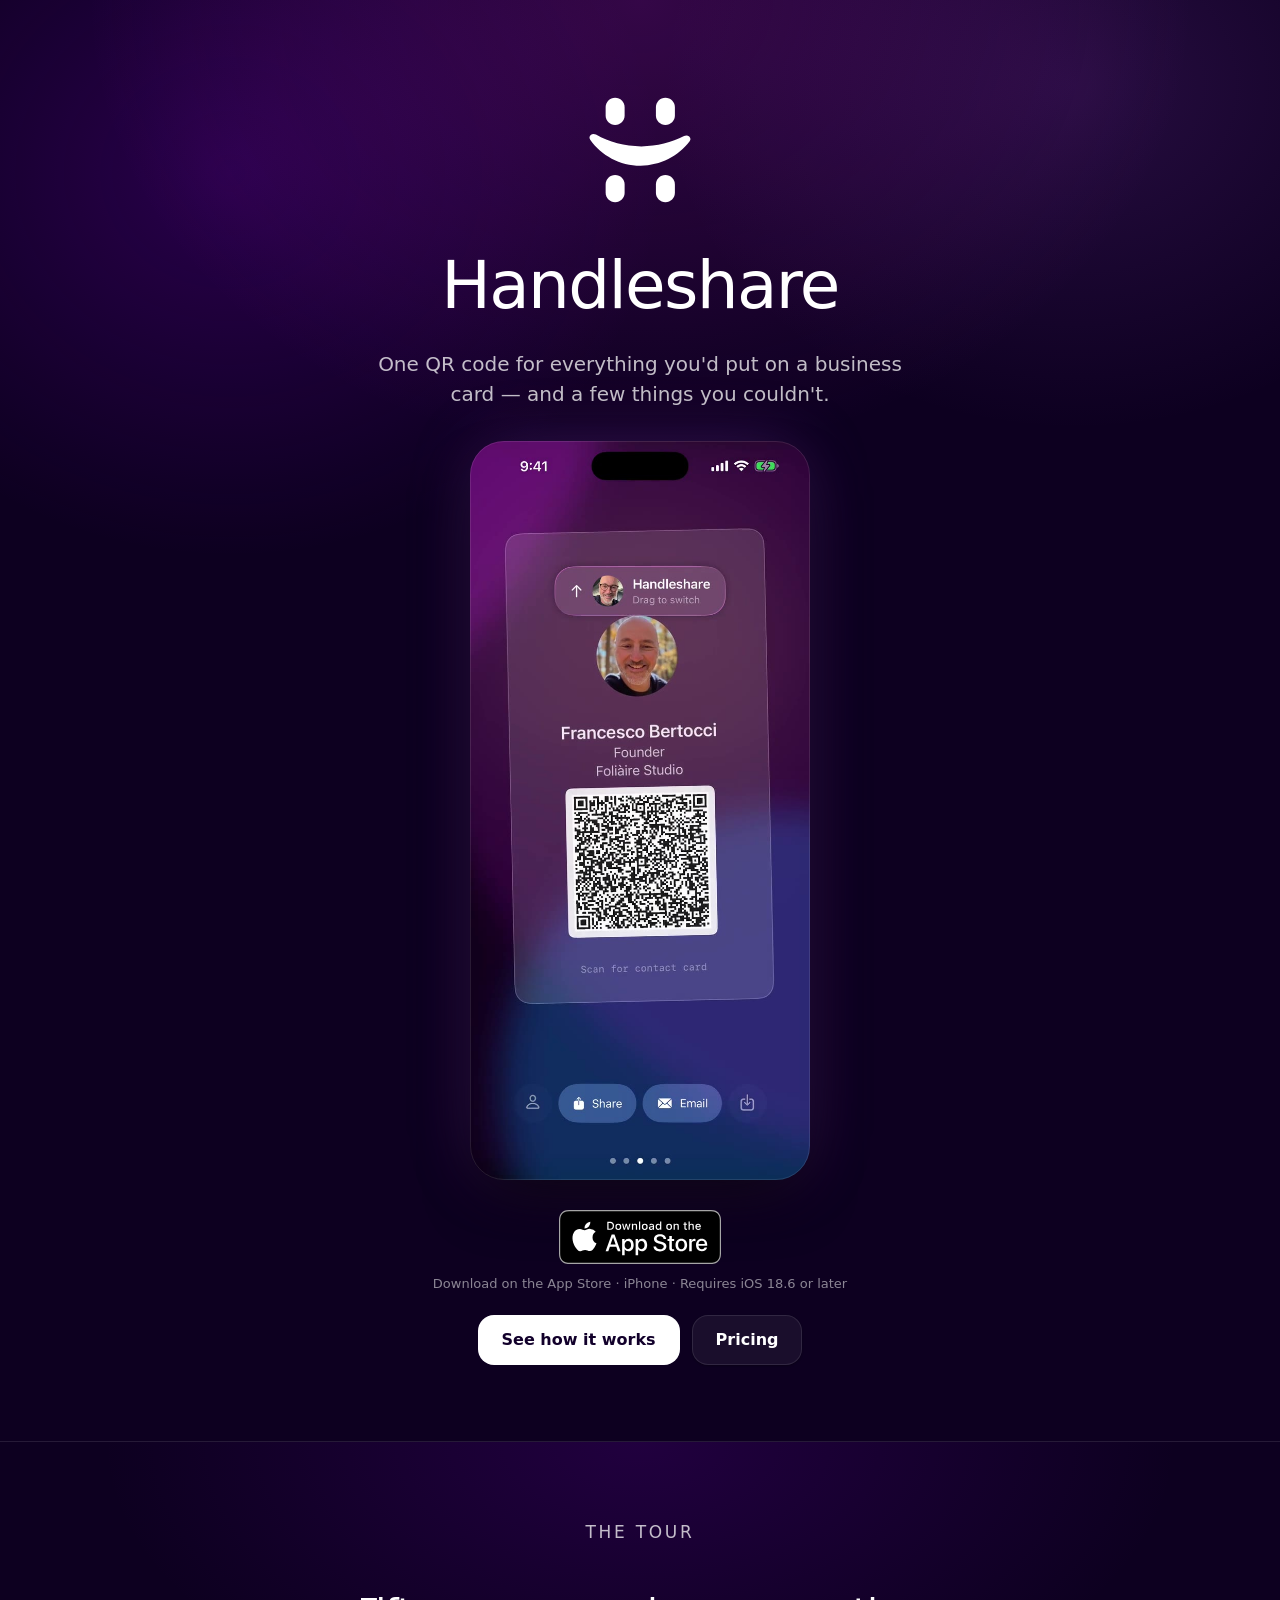
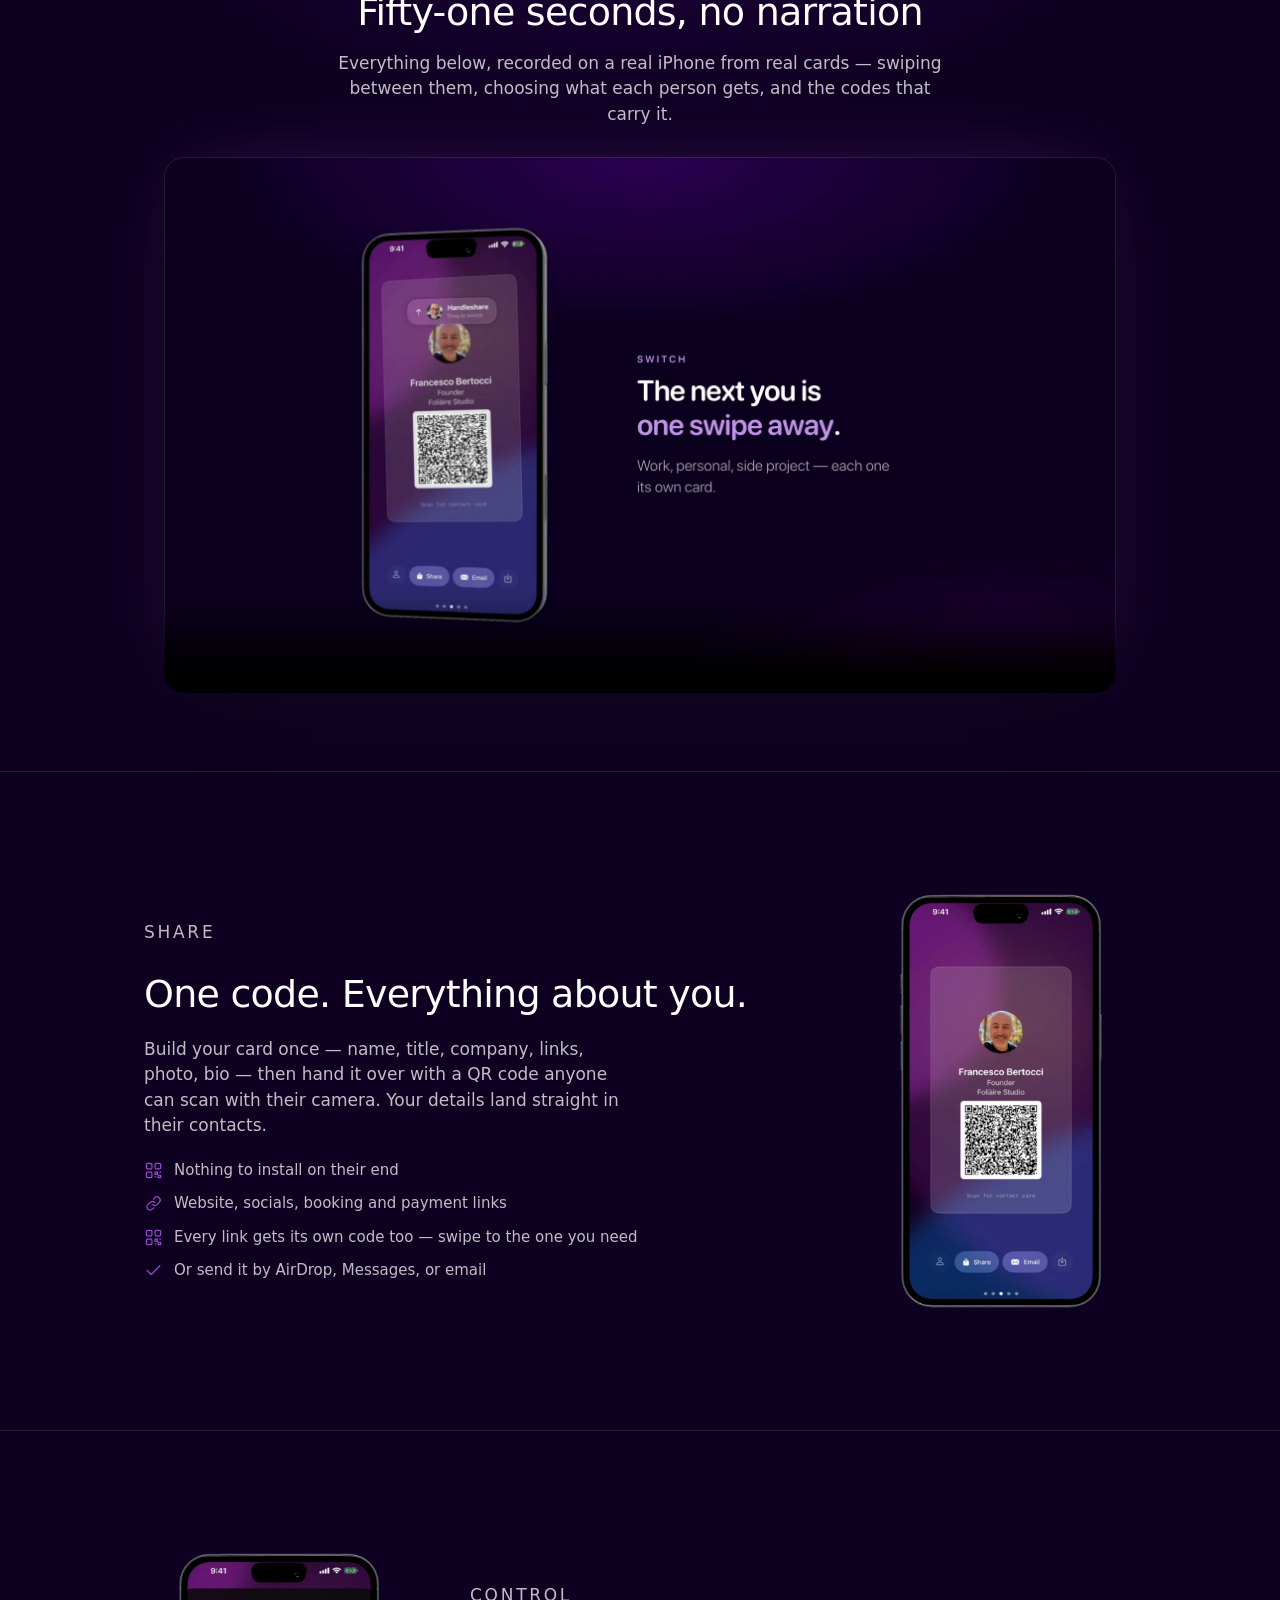
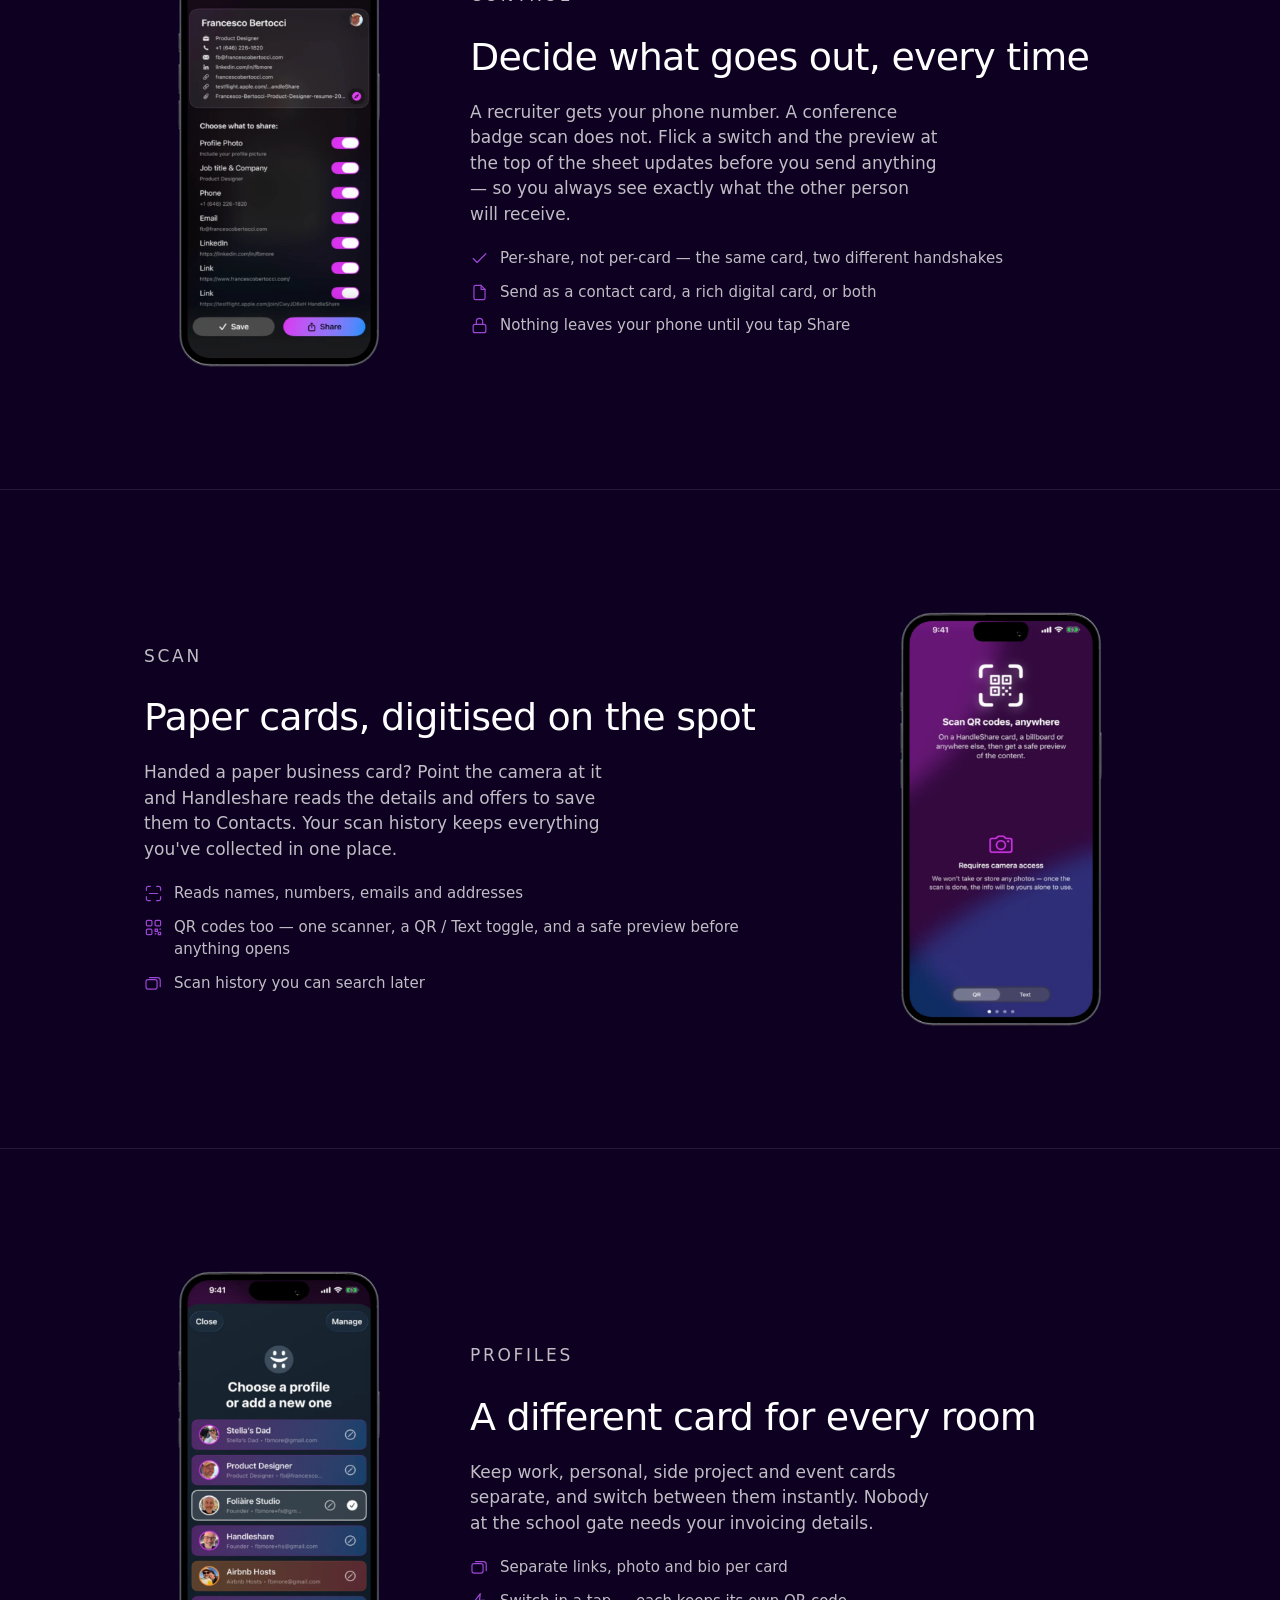
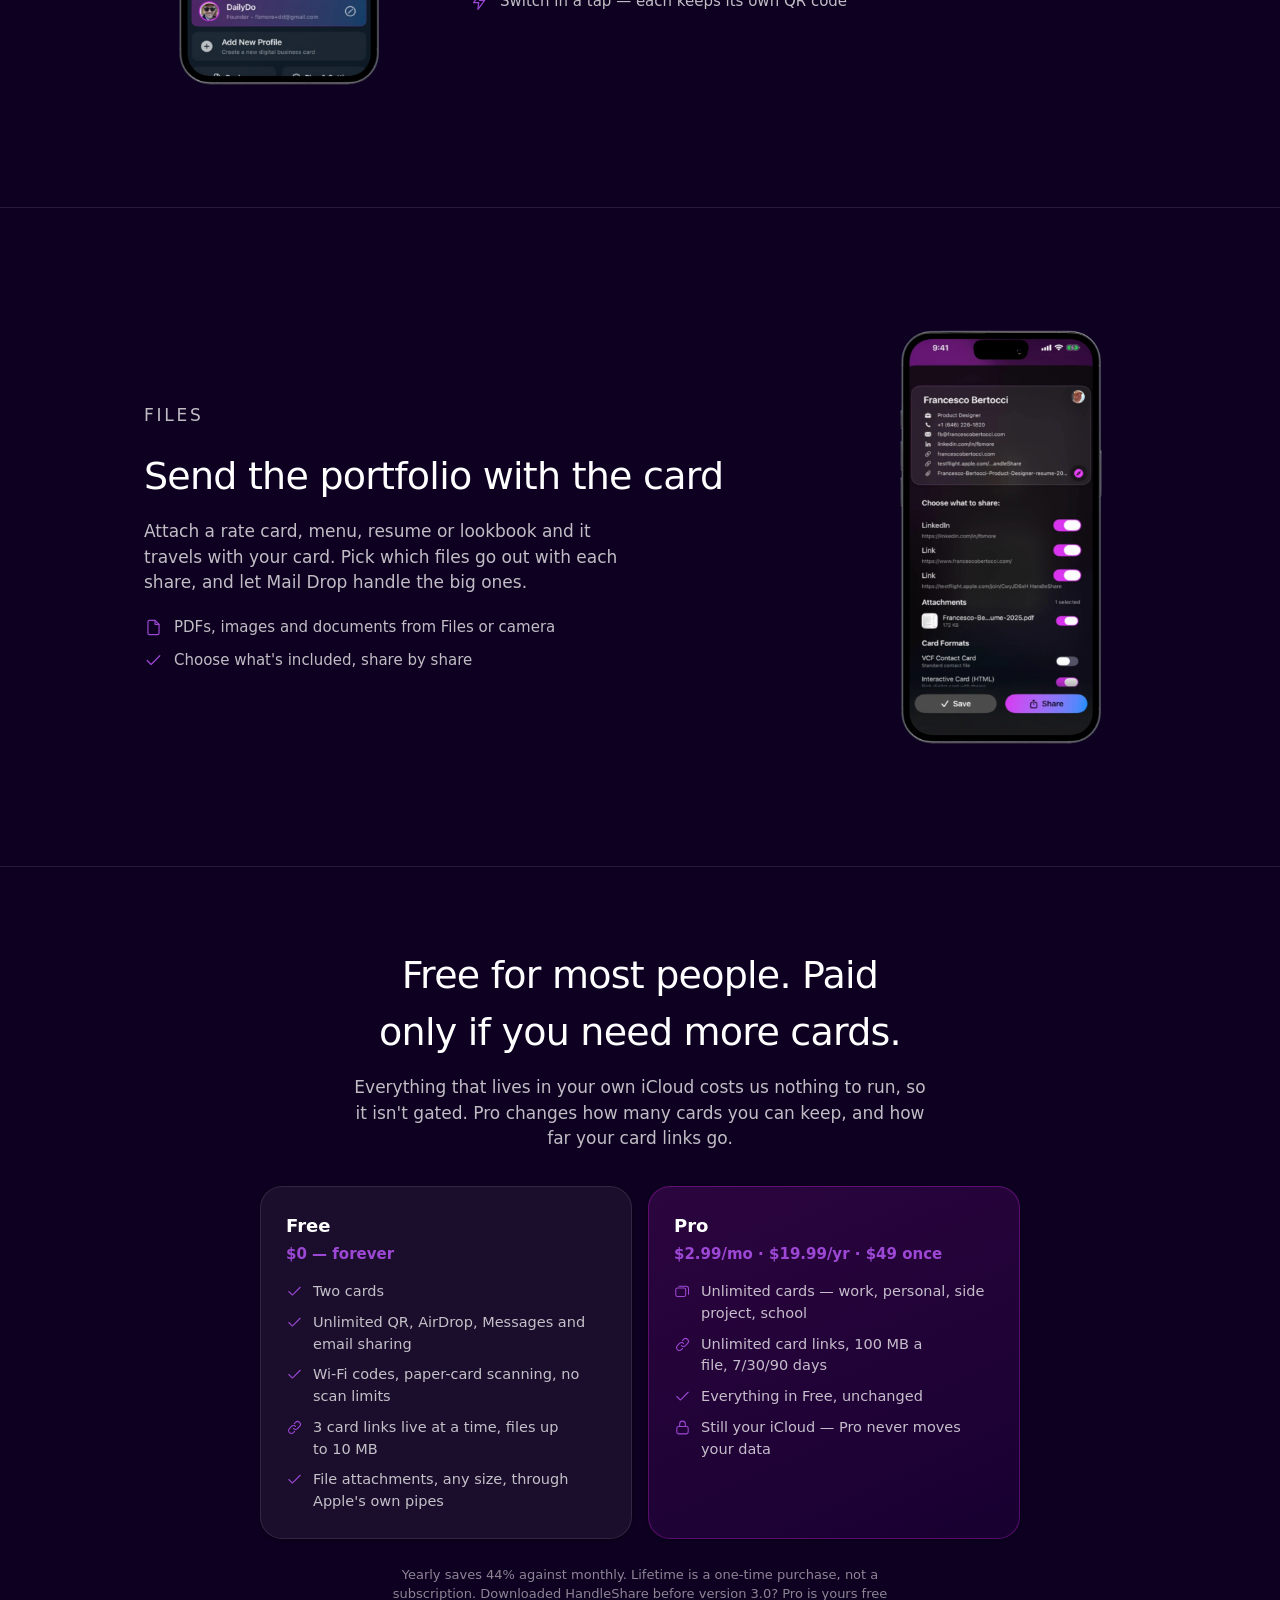
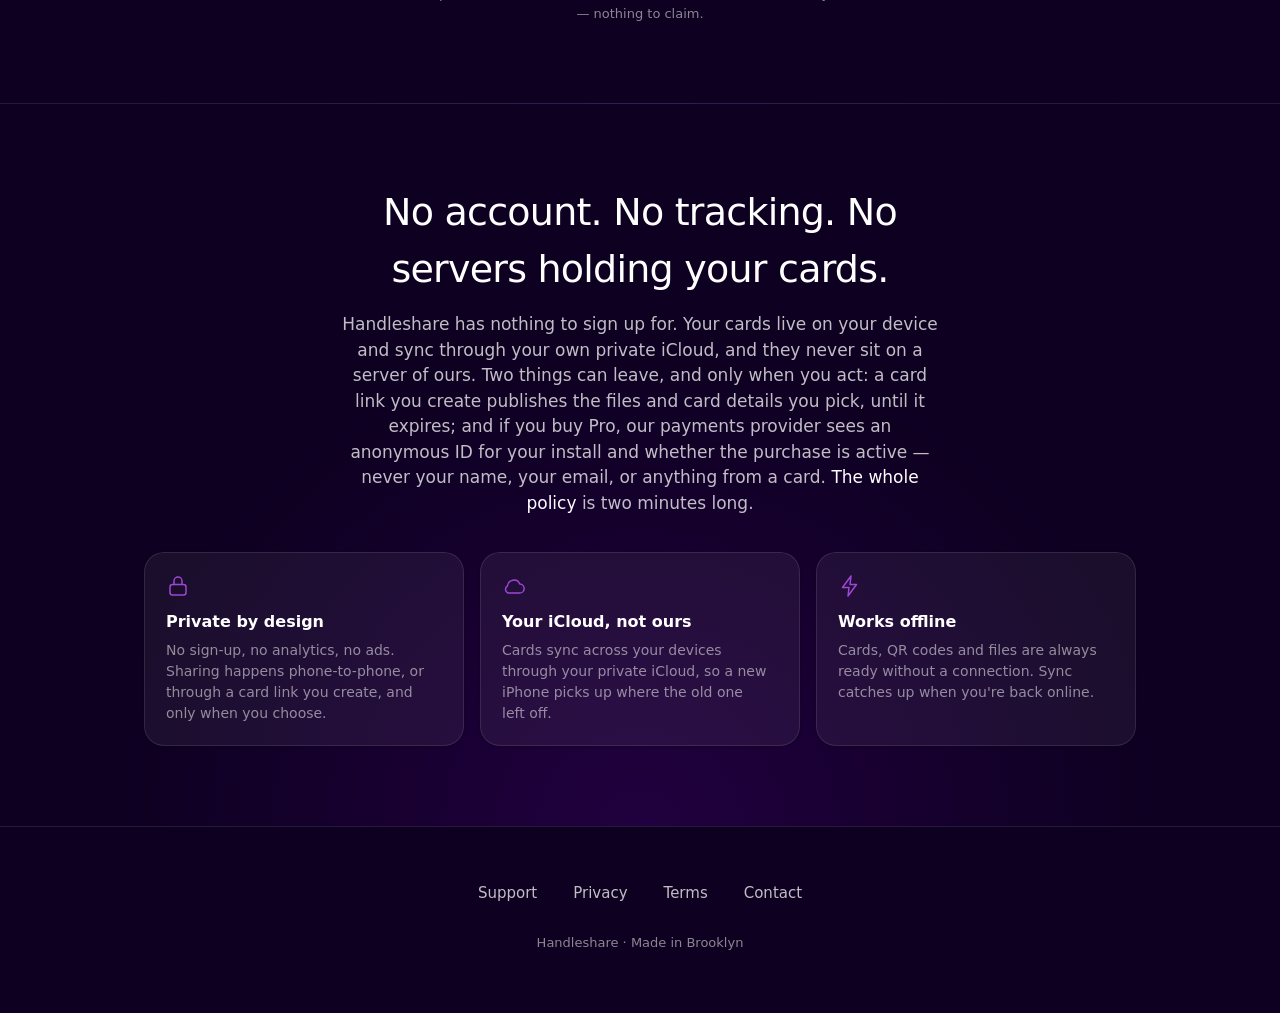
==== commit a27c33f4: "Site copy for card links as shipped in 3.1 Privacy, terms, support and home no longer say nothing le" ====
--- a/index.html
+++ b/index.html
@@ -466,7 +466,7 @@
 <section class="pricing" id="pricing">
   <div class="wrap">
     <h2>Free for most people. Paid only if you need more cards.</h2>
-    <p class="lede">Everything that lives in your own iCloud costs us nothing to run, so it isn't gated. The only thing Pro changes is how many cards you can keep.</p>
+    <p class="lede">Everything that lives in your own iCloud costs us nothing to run, so it isn't gated. Pro changes how many cards you can keep, and how far your card links go.</p>
     <div class="plans">
       <div class="plan">
         <h3>Free</h3>
@@ -497,13 +497,13 @@
 <!-- 7 · PRIVACY BAND -->
 <section class="band">
   <div class="wrap">
-    <h2>No account. No tracking. No servers of ours.</h2>
-    <p>Handleshare has nothing to sign up for. Your cards live on your device and sync through your own private iCloud, and we have no server to copy them to. The one thing that does leave: if you buy Pro, our payments provider sees an anonymous ID for your install and whether the purchase is active — never your name, your email, or anything from a card. <a href="privacy.html">The whole policy</a> is two minutes long.</p>
+    <h2>No account. No tracking. No servers holding your cards.</h2>
+    <p>Handleshare has nothing to sign up for. Your cards live on your device and sync through your own private iCloud, and they never sit on a server of ours. Two things can leave, and only when you act: a card link you create publishes the files and card details you pick, until it expires; and if you buy Pro, our payments provider sees an anonymous ID for your install and whether the purchase is active — never your name, your email, or anything from a card. <a href="privacy.html">The whole policy</a> is two minutes long.</p>
     <div class="grid3">
       <div class="tile">
         <svg viewBox="0 0 24 24" aria-hidden="true"><use href="#i-lock"/></svg>
         <h3>Private by design</h3>
-        <p>No sign-up, no analytics, no ads. Sharing happens phone-to-phone, and only when you choose.</p>
+        <p>No sign-up, no analytics, no ads. Sharing happens phone-to-phone, or through a card link you create, and only when you choose.</p>
       </div>
       <div class="tile">
         <svg viewBox="0 0 24 24" aria-hidden="true"><use href="#i-cloud"/></svg>
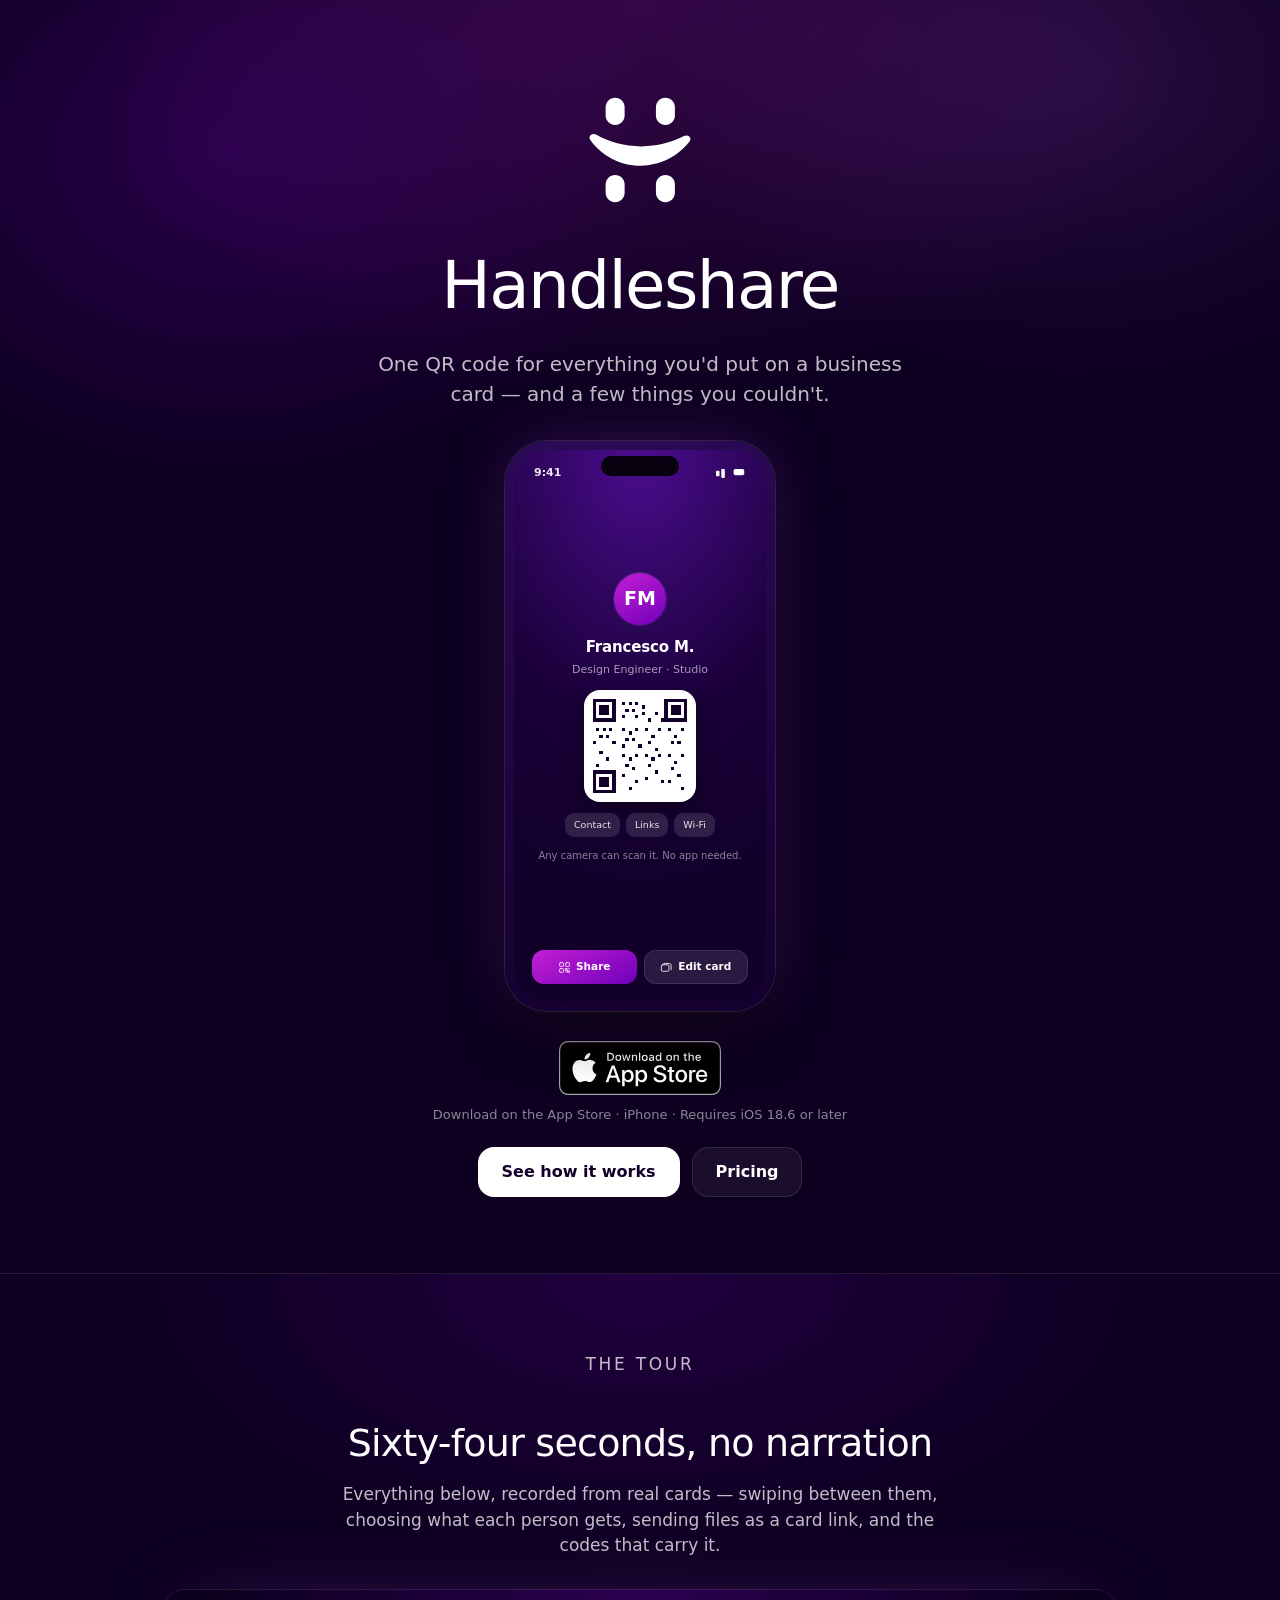
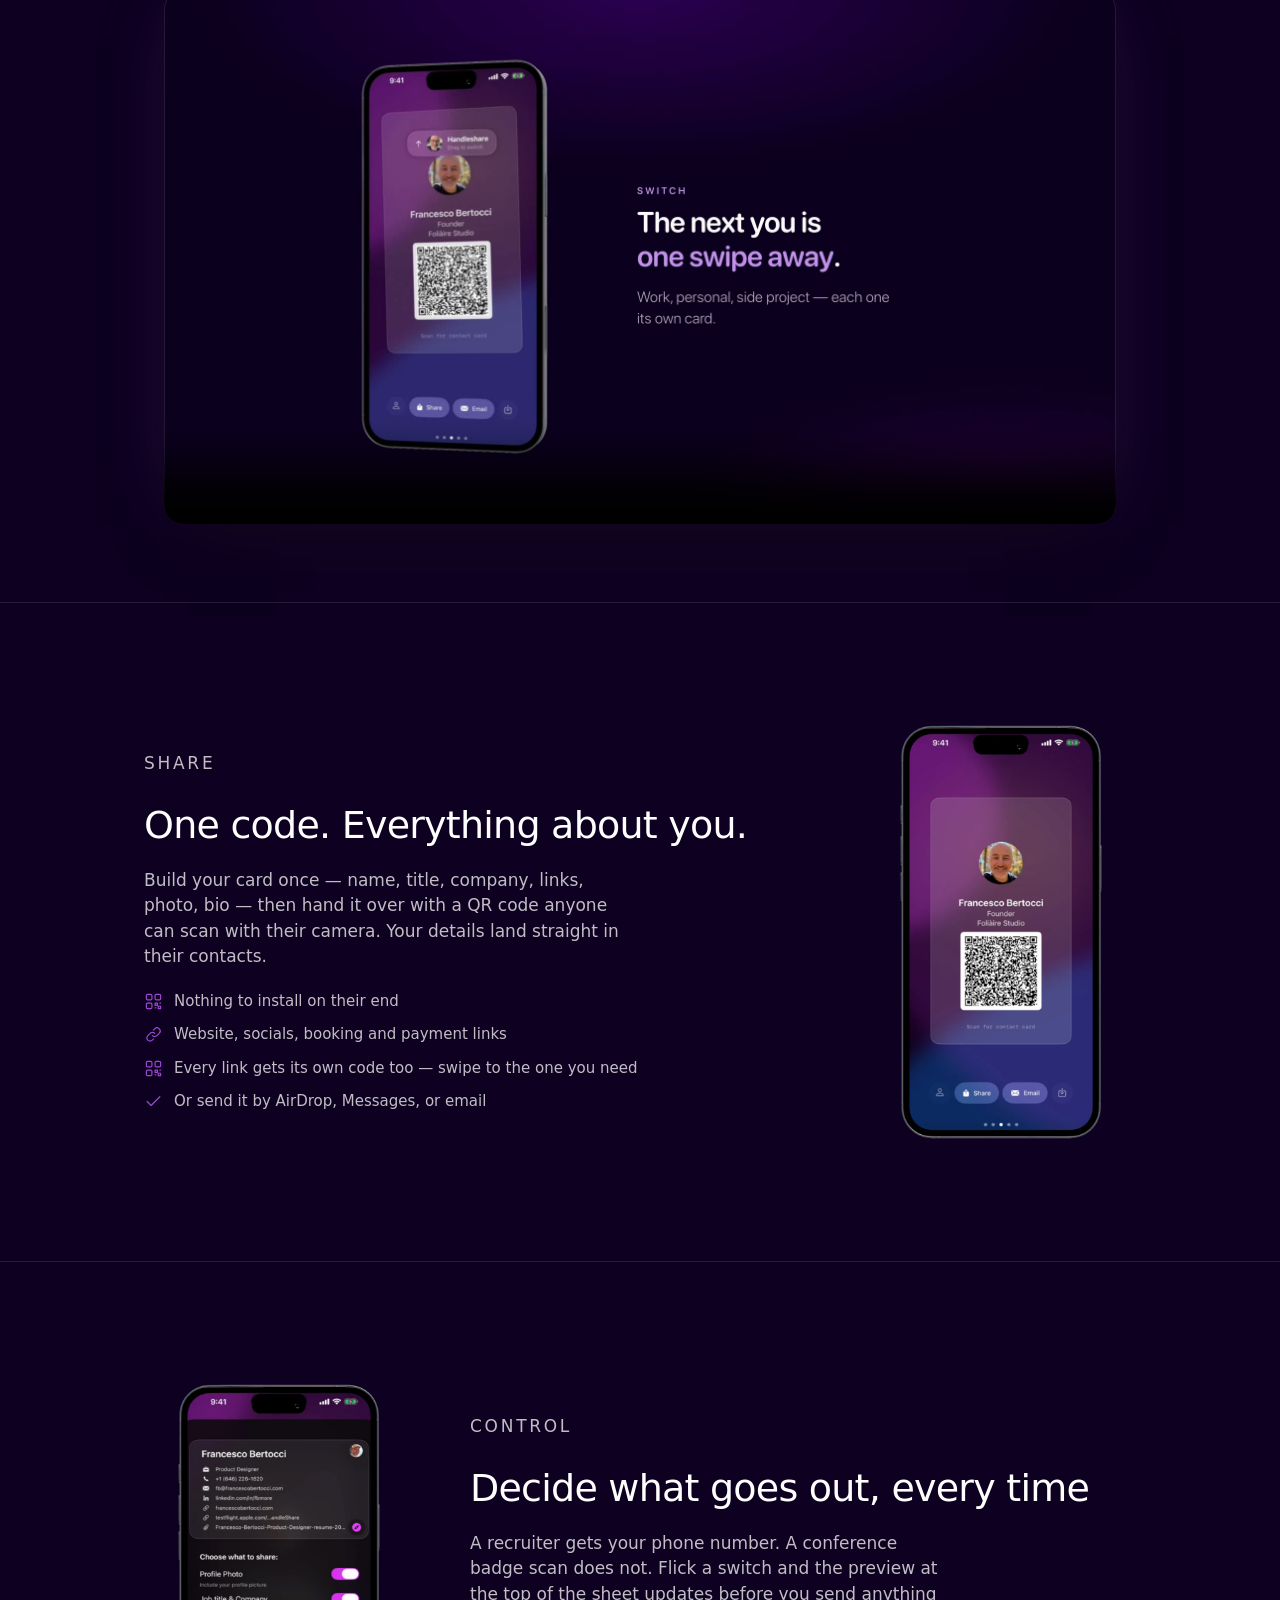
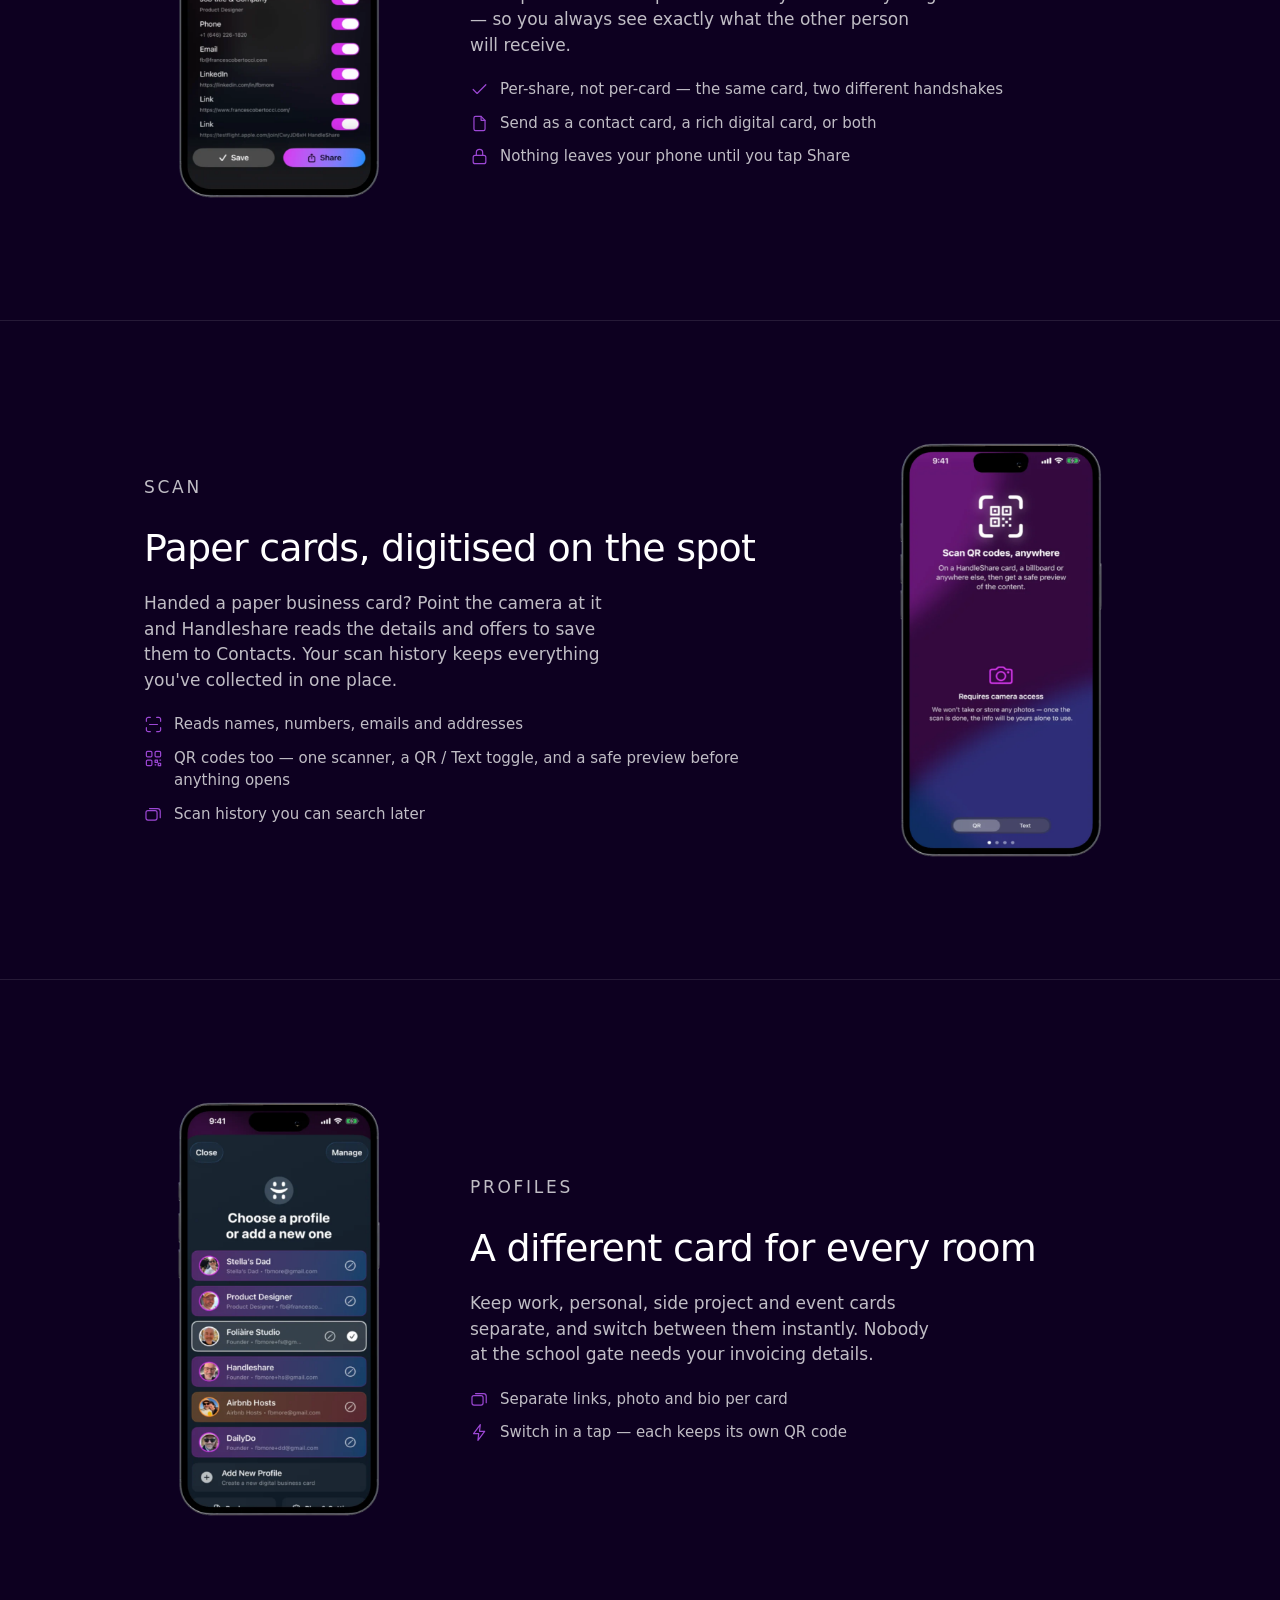
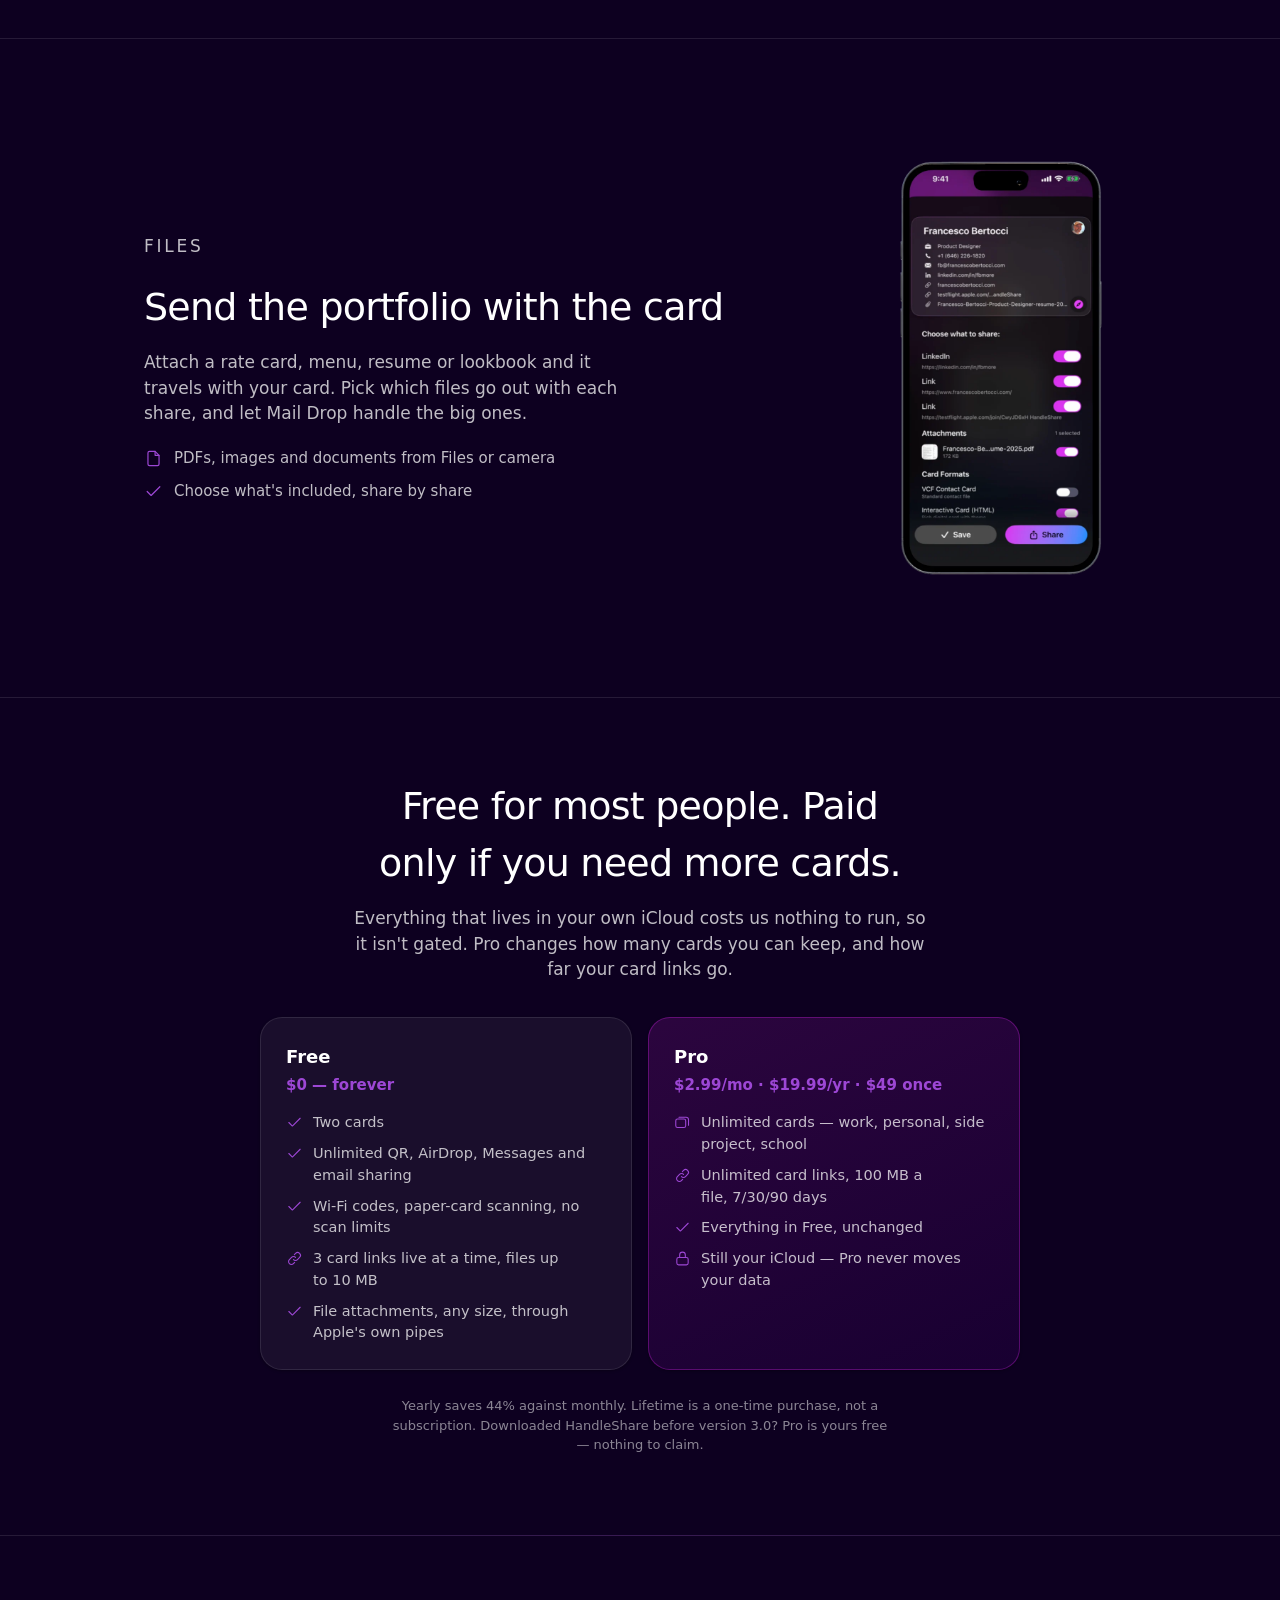
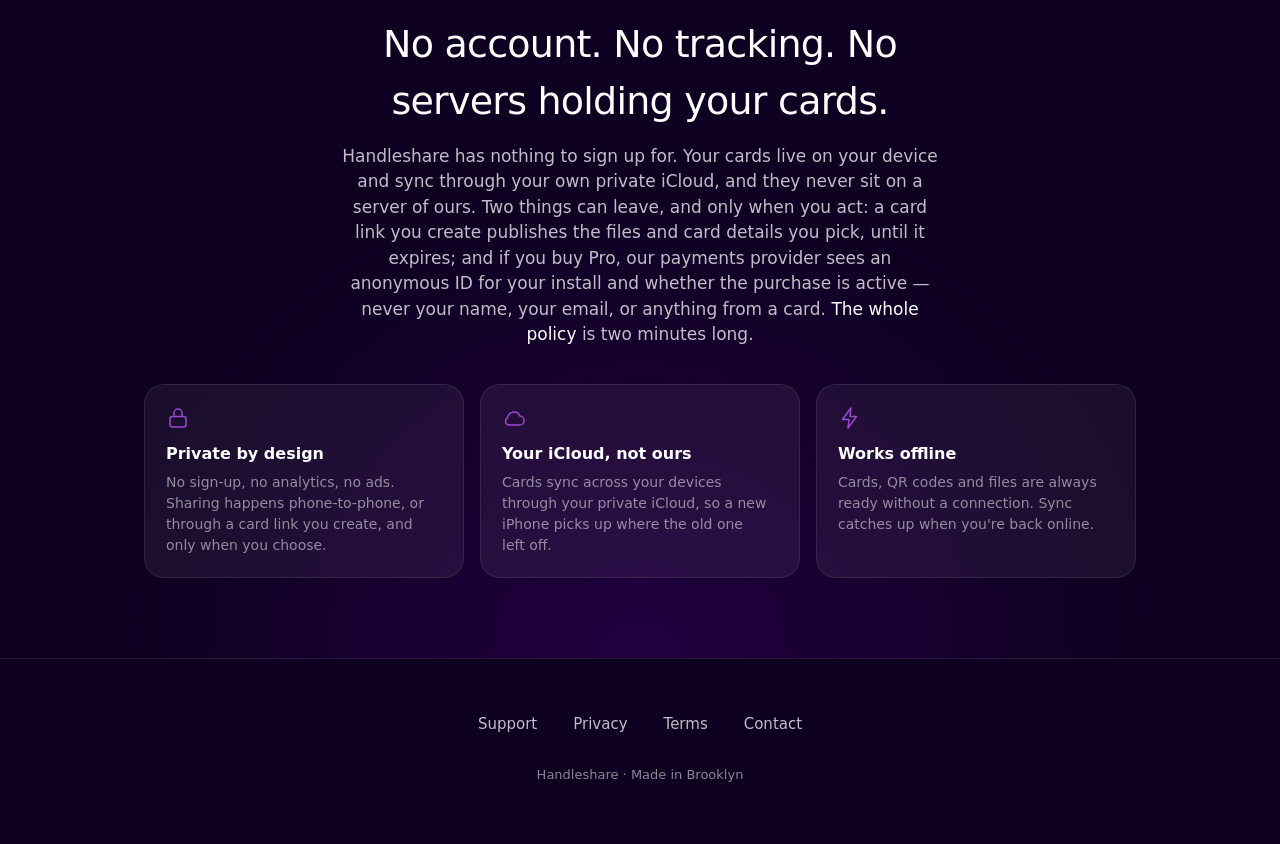
==== commit 05c36ae7: "Tour video: add the card links beat, new closing line (64 s) Co-Authored-By: Claude Opus 5.5 (1M con" ====
--- a/index.html
+++ b/index.html
@@ -352,11 +352,11 @@
 <section class="tourband">
   <div class="wrap">
     <p class="kicker">The tour</p>
-    <h2>Fifty-one seconds, no narration</h2>
-    <p>Everything below, recorded on a real iPhone from real cards — swiping between them, choosing what each person gets, and the codes that carry it.</p>
+    <h2>Sixty-four seconds, no narration</h2>
+    <p>Everything below, recorded from real cards — swiping between them, choosing what each person gets, sending files as a card link, and the codes that carry it.</p>
     <video class="tourvid" controls playsinline preload="none"
            poster="media/pitch-16x9-poster.jpg"
-           aria-label="A silent 51-second tour of Handleshare: switching between cards, the profile switcher, choosing which details and files to share, a QR code for every link, and the scanner in QR and text modes.">
+           aria-label="A silent 64-second tour of Handleshare: switching between cards, the profile switcher, choosing which details and files to share, sending a résumé and portfolio reel as a card link and the page the recipient sees, a QR code for every link, and the scanner in QR and text modes.">
       <source src="media/handleshare-pitch.mp4" type="video/mp4">
     </video>
   </div>
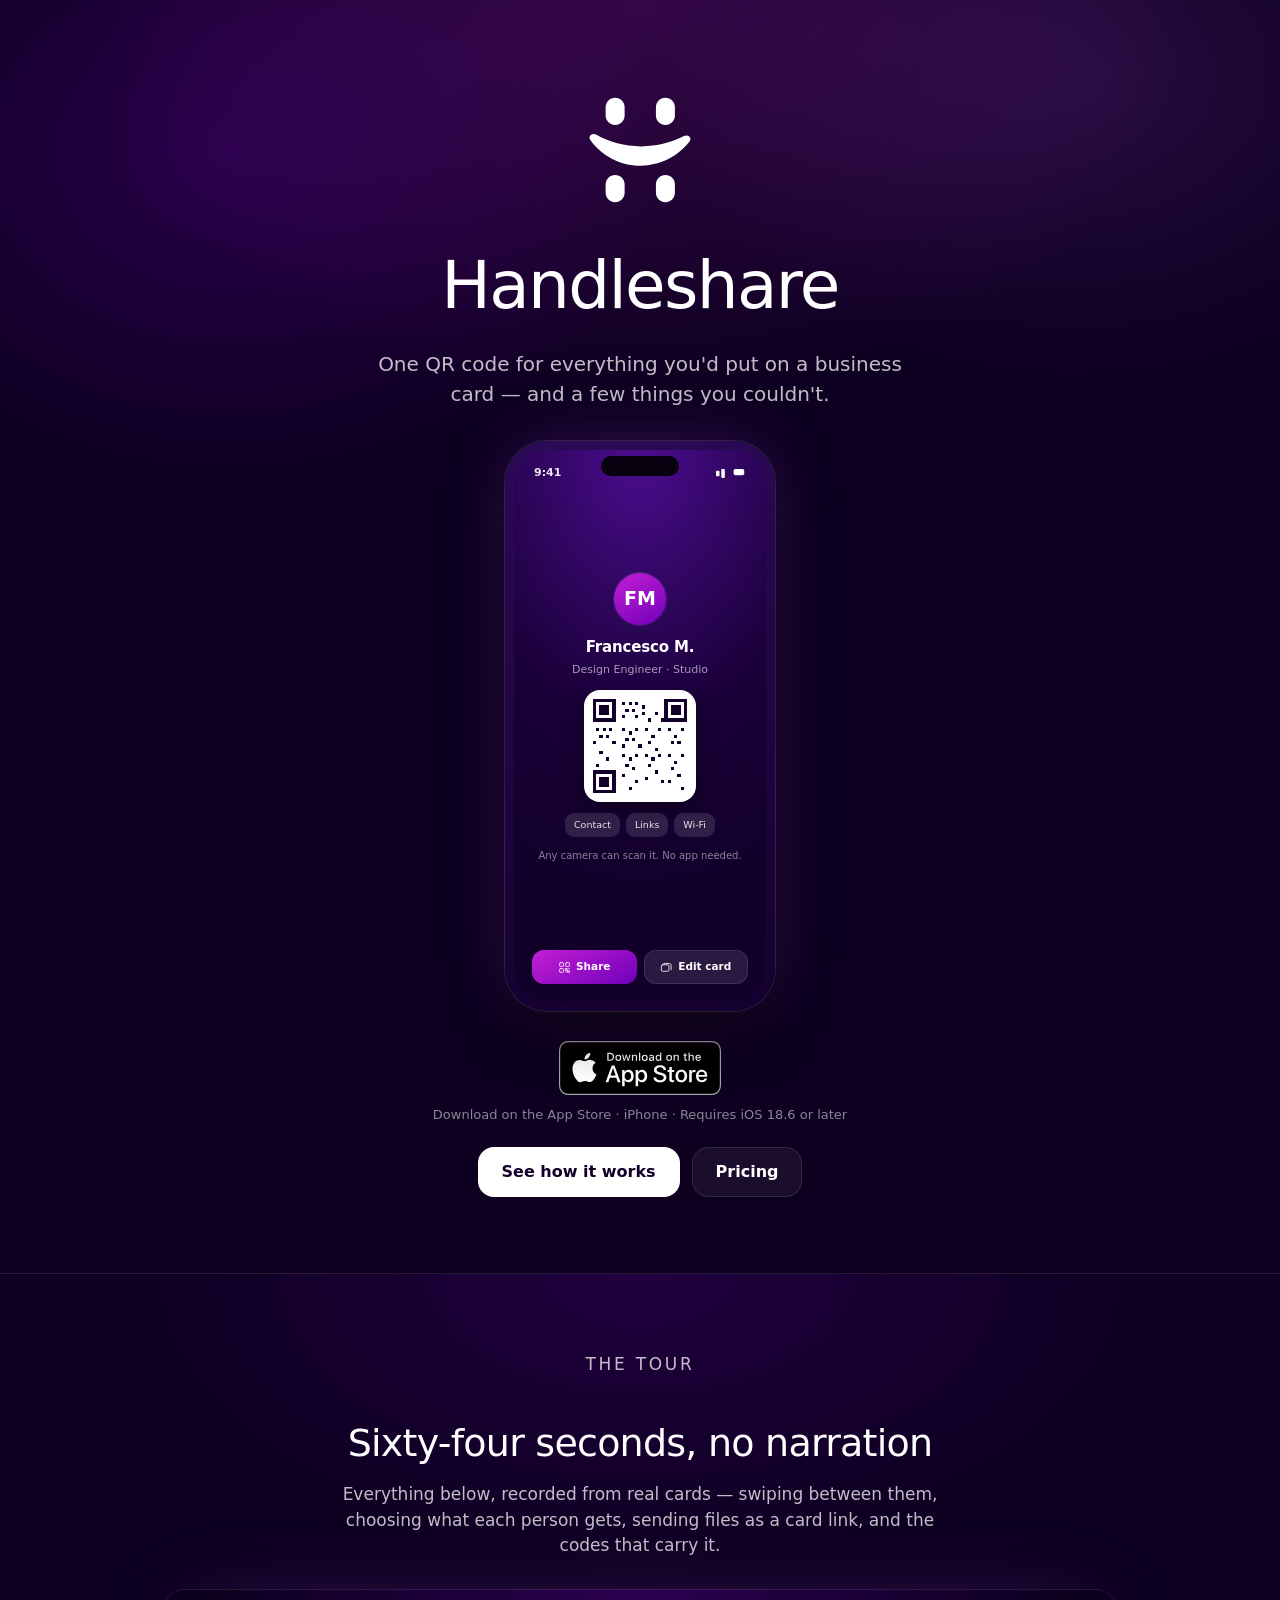
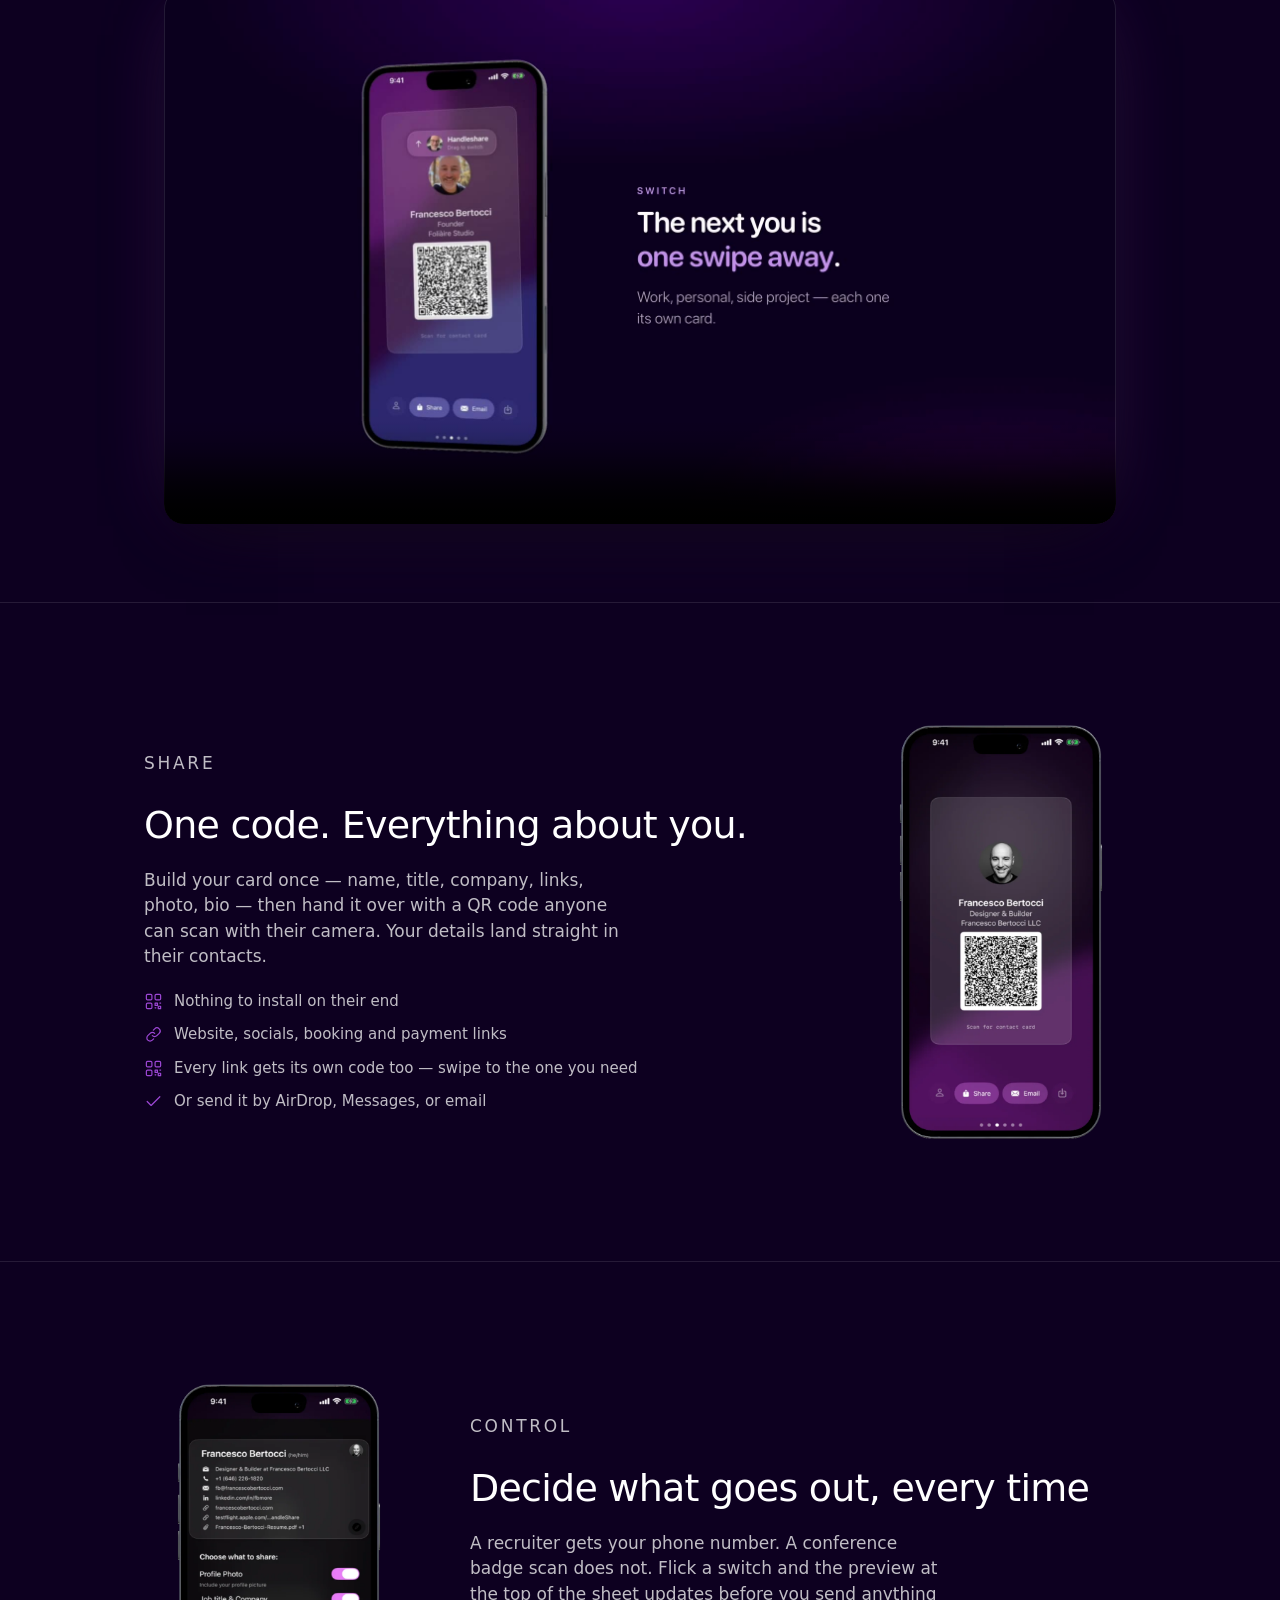
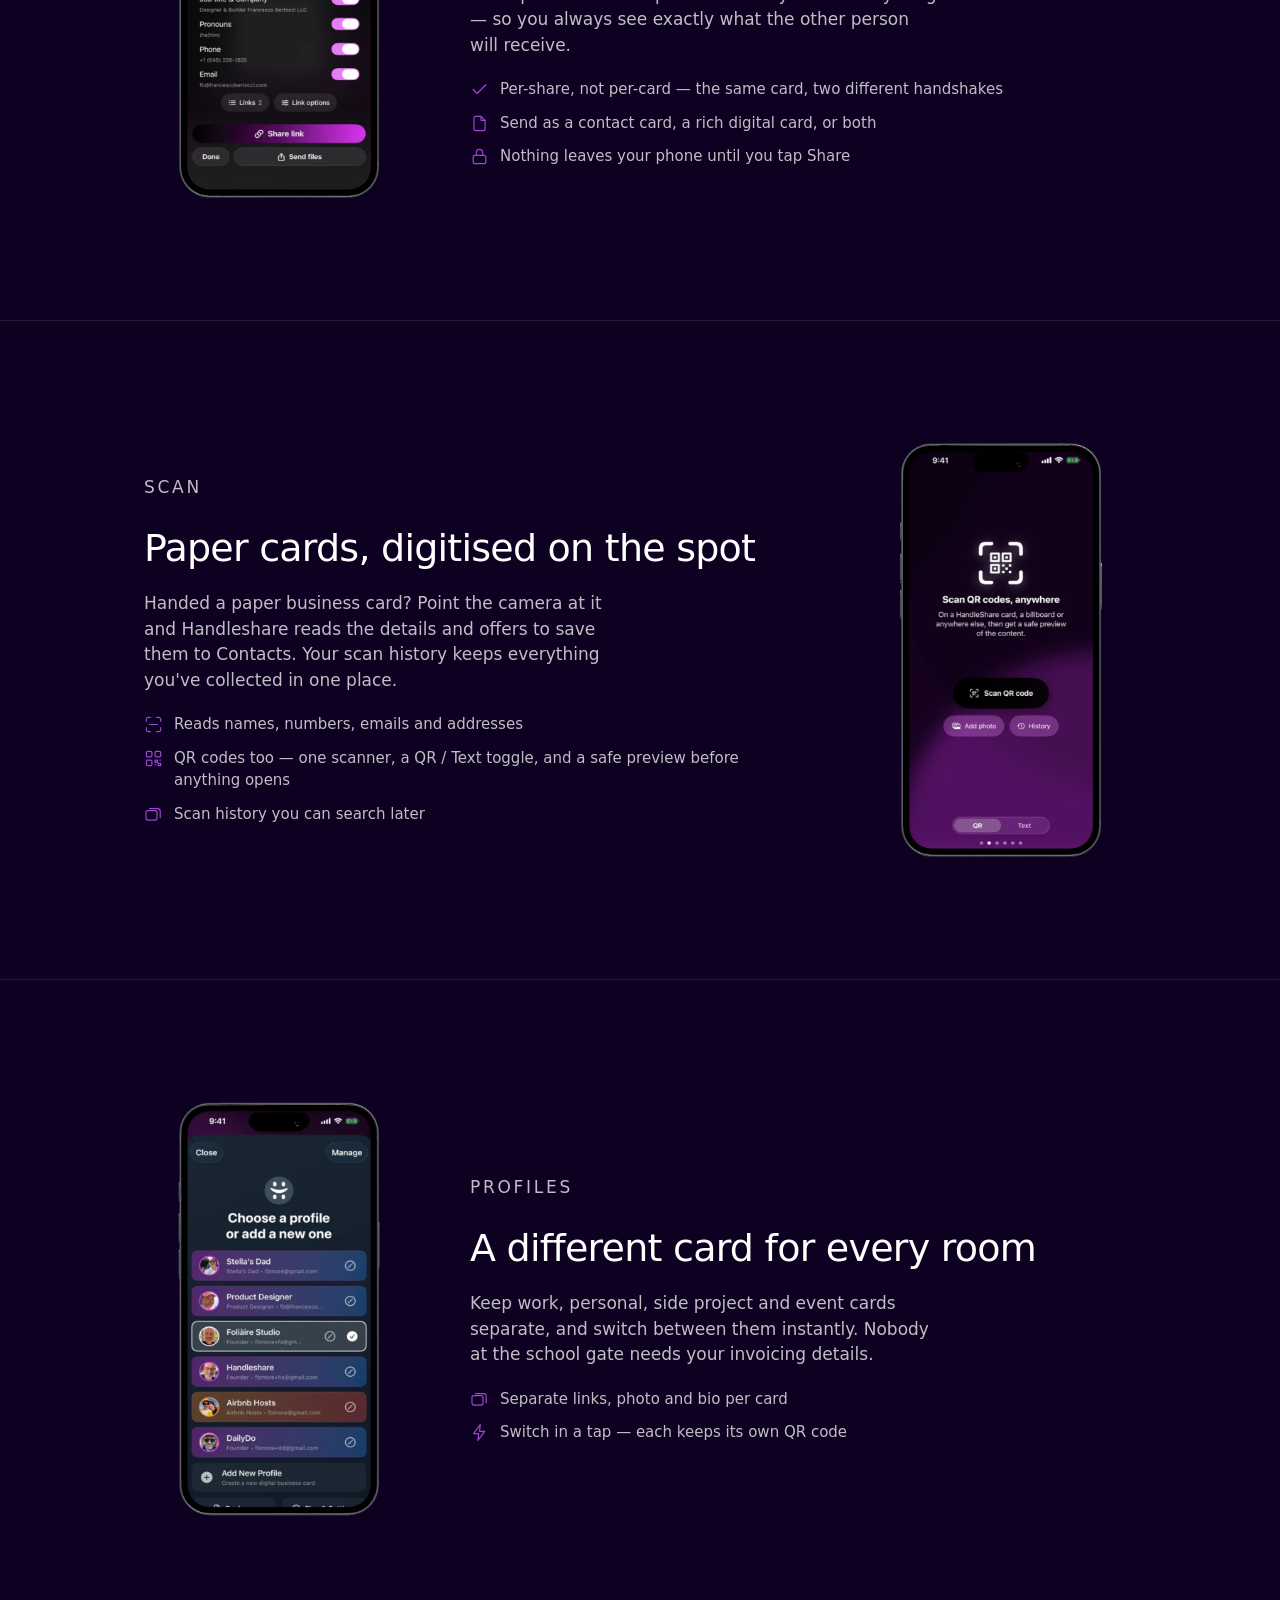
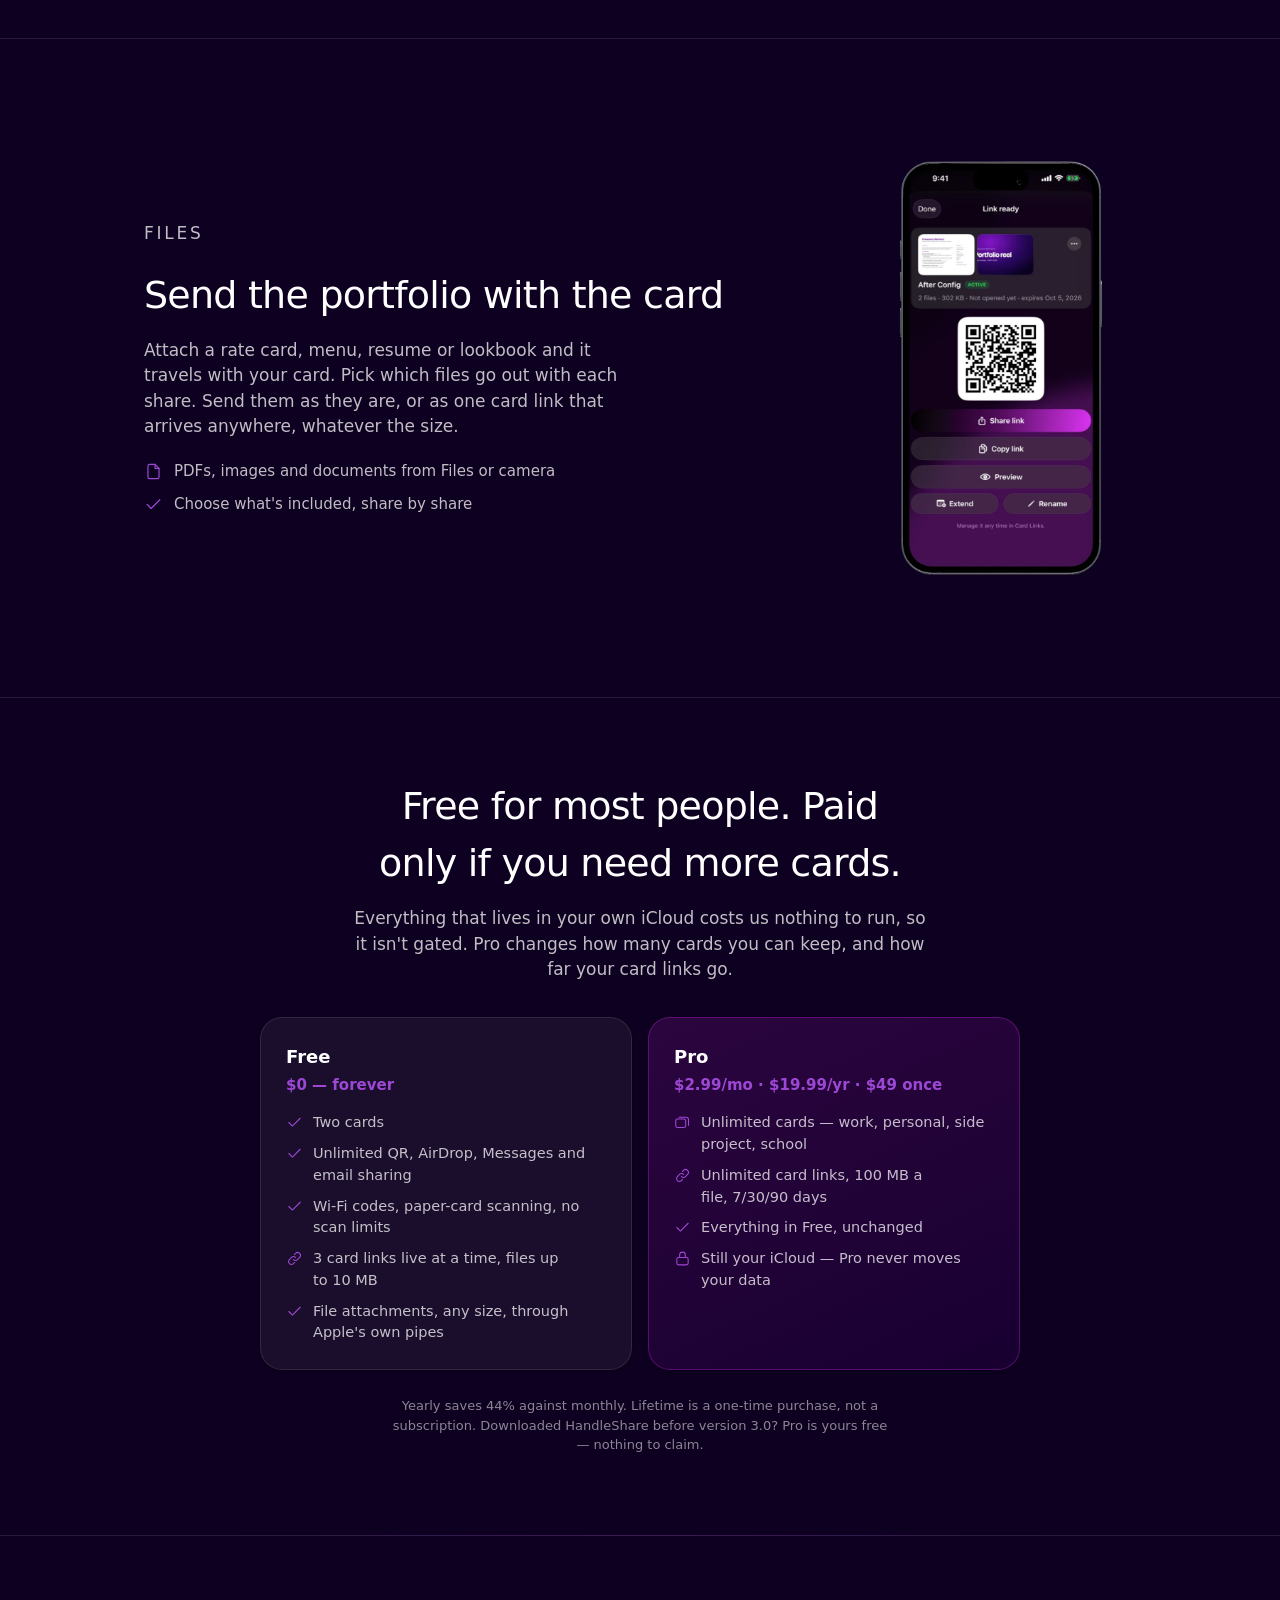
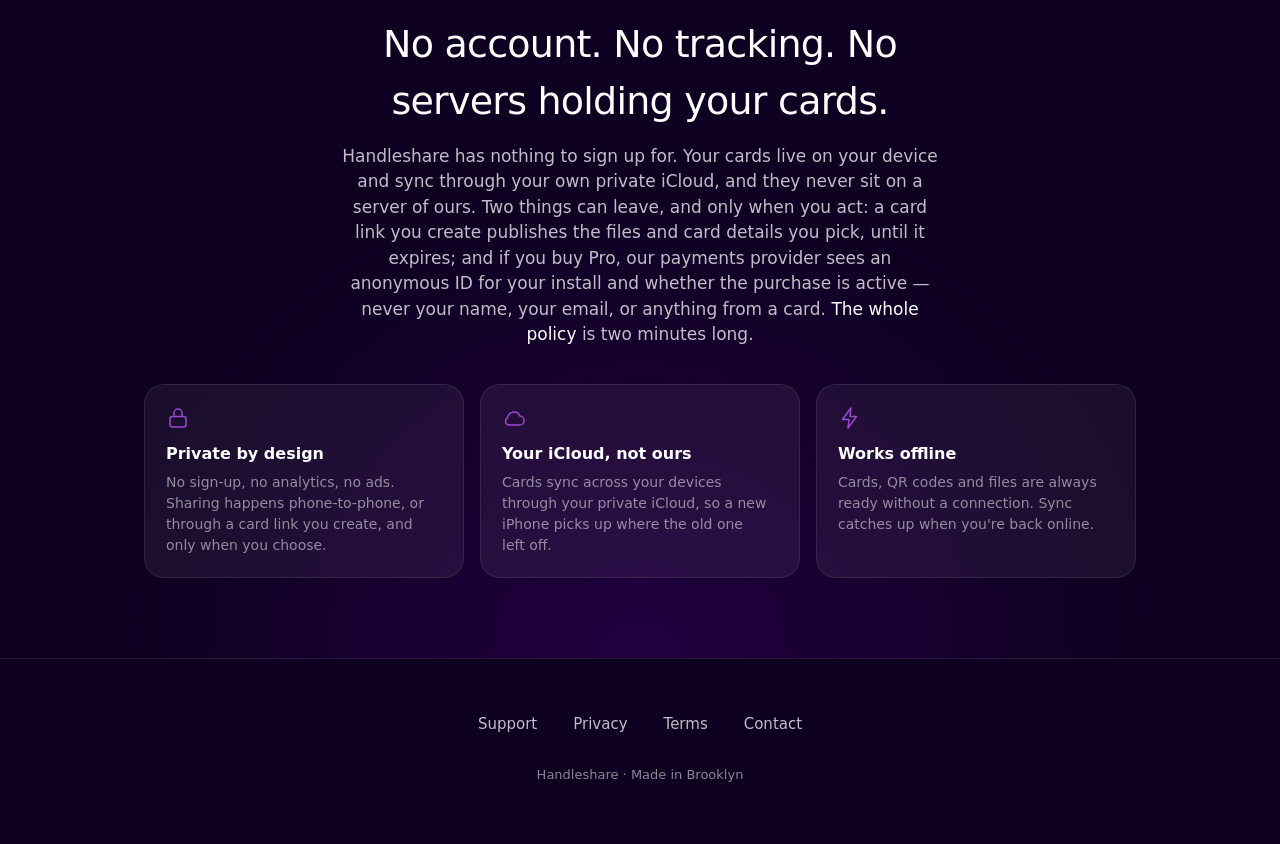
==== commit 25244c0c: "Site: Designer & Builder shots with the Share link UI; files section no longer promises Mail Drop He" ====
--- a/index.html
+++ b/index.html
@@ -378,7 +378,7 @@
     </div>
     <div class="phoneWrap">
         <img class="devshot" src="media/shots/card.webp" width="760" height="1402"
-             loading="lazy" decoding="async" alt="A Handleshare card for Foliàire Studio, showing the photo, name, title and the QR code that carries the whole contact.">
+             loading="lazy" decoding="async" alt="A Handleshare card for Designer &amp; Builder, showing the photo, name, title and the QR code that carries the whole contact.">
       </div>
   </div>
 </section>
@@ -389,7 +389,7 @@
     <div class="phoneWrap">
       <img class="devshot" src="media/shots/share.webp" width="760" height="1402"
            loading="lazy" decoding="async"
-           alt="The Handleshare share sheet: a live preview of the card at the top, and switches below for profile photo, job title, pronouns, phone, email and each link.">
+           alt="The Handleshare share sheet: a live preview of the card at the top, switches for profile photo, job title, pronouns, phone and email, and Share link and Send files at the bottom.">
     </div>
     <div class="copy">
       <p class="kicker">Control</p>
@@ -449,7 +449,7 @@
     <div class="copy">
       <p class="kicker">Files</p>
       <h2>Send the portfolio with the card</h2>
-      <p>Attach a rate card, menu, resume or lookbook and it travels with your card. Pick which files go out with each share, and let Mail Drop handle the big ones.</p>
+      <p>Attach a rate card, menu, resume or lookbook and it travels with your card. Pick which files go out with each share. Send them as they are, or as one card link that arrives anywhere, whatever the size.</p>
       <ul class="bul">
         <li><svg viewBox="0 0 24 24" aria-hidden="true"><use href="#i-file"/></svg>PDFs, images and documents from Files or camera</li>
         <li><svg viewBox="0 0 24 24" aria-hidden="true"><use href="#i-check"/></svg>Choose what's included, share by share</li>
@@ -457,7 +457,7 @@
     </div>
     <div class="phoneWrap">
         <img class="devshot" src="media/shots/files.webp" width="760" height="1402"
-             loading="lazy" decoding="async" alt="The Handleshare share sheet scrolled to Attachments, with a résumé PDF selected and a live preview of exactly what the recipient will get.">
+             loading="lazy" decoding="async" alt="A card link, ready to share: a résumé and a portfolio reel with the card they came from, a QR code, and buttons to share, copy or preview the link.">
       </div>
   </div>
 </section>
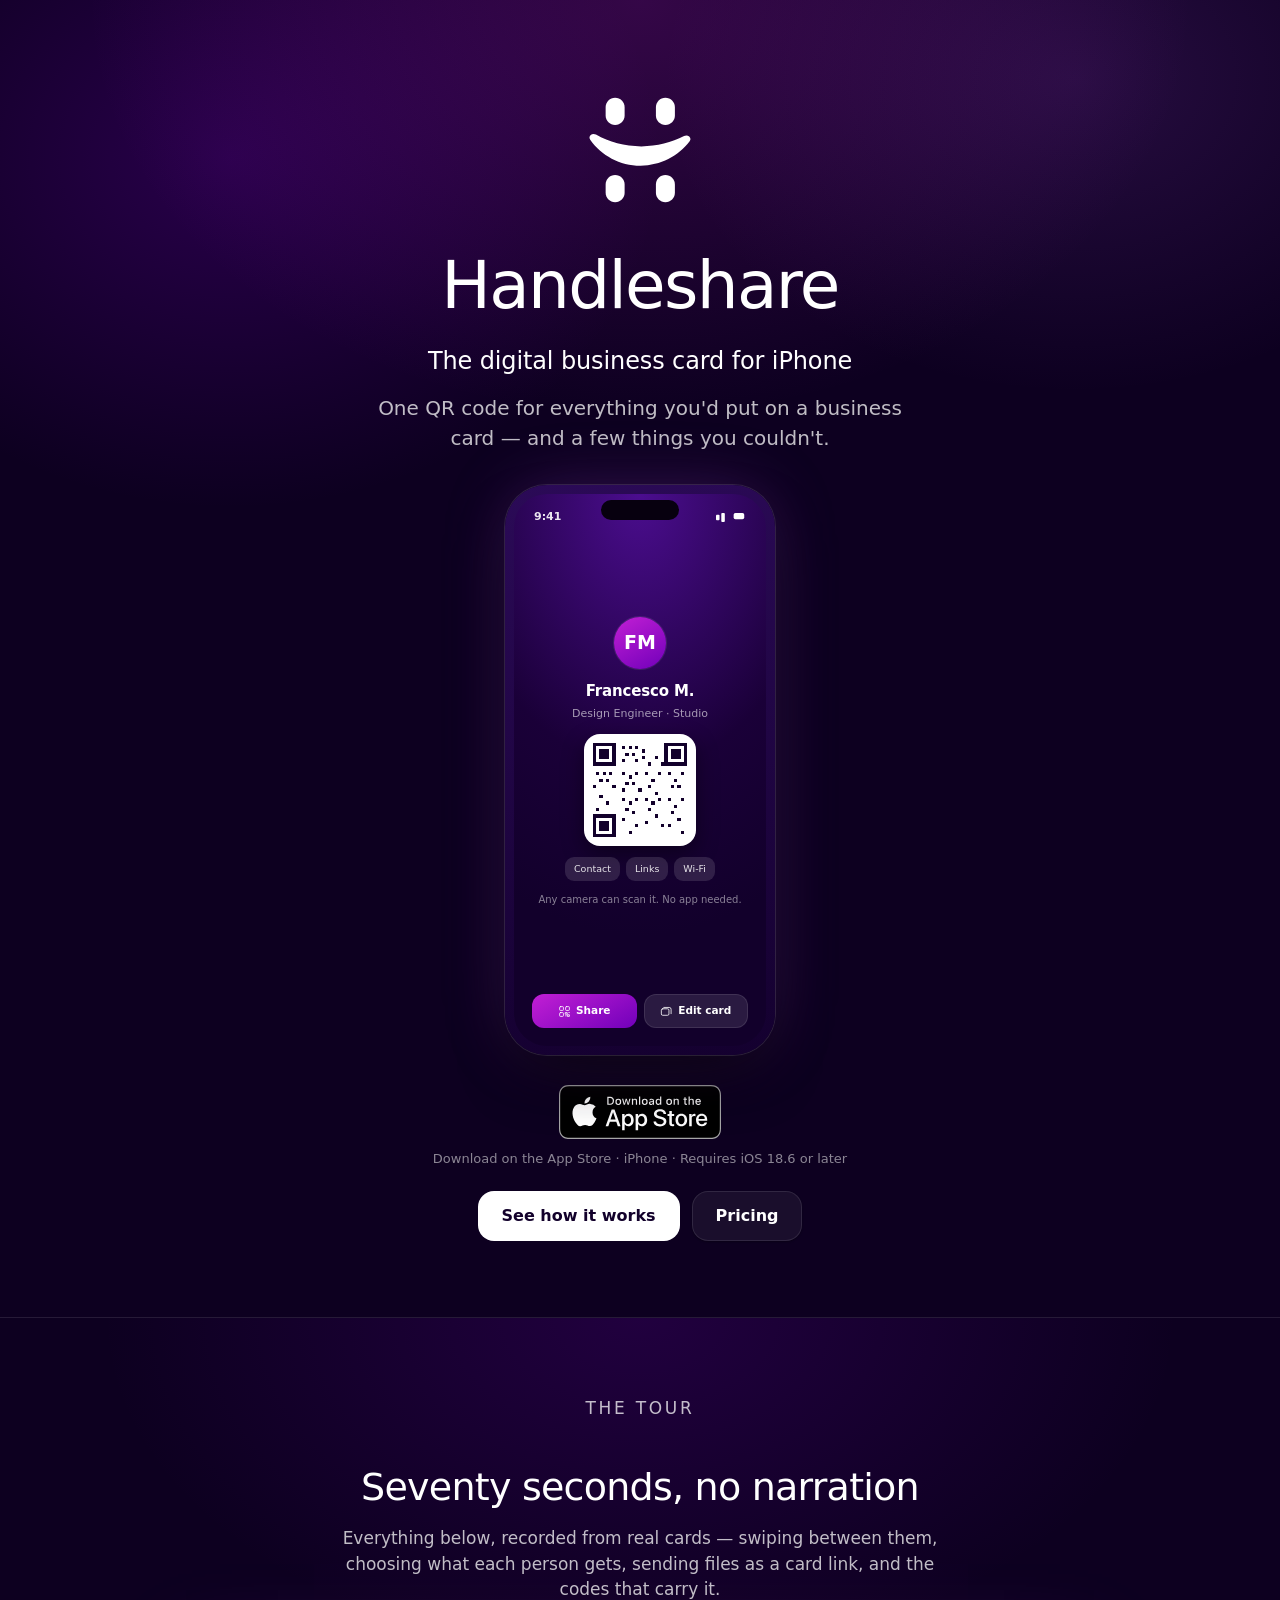
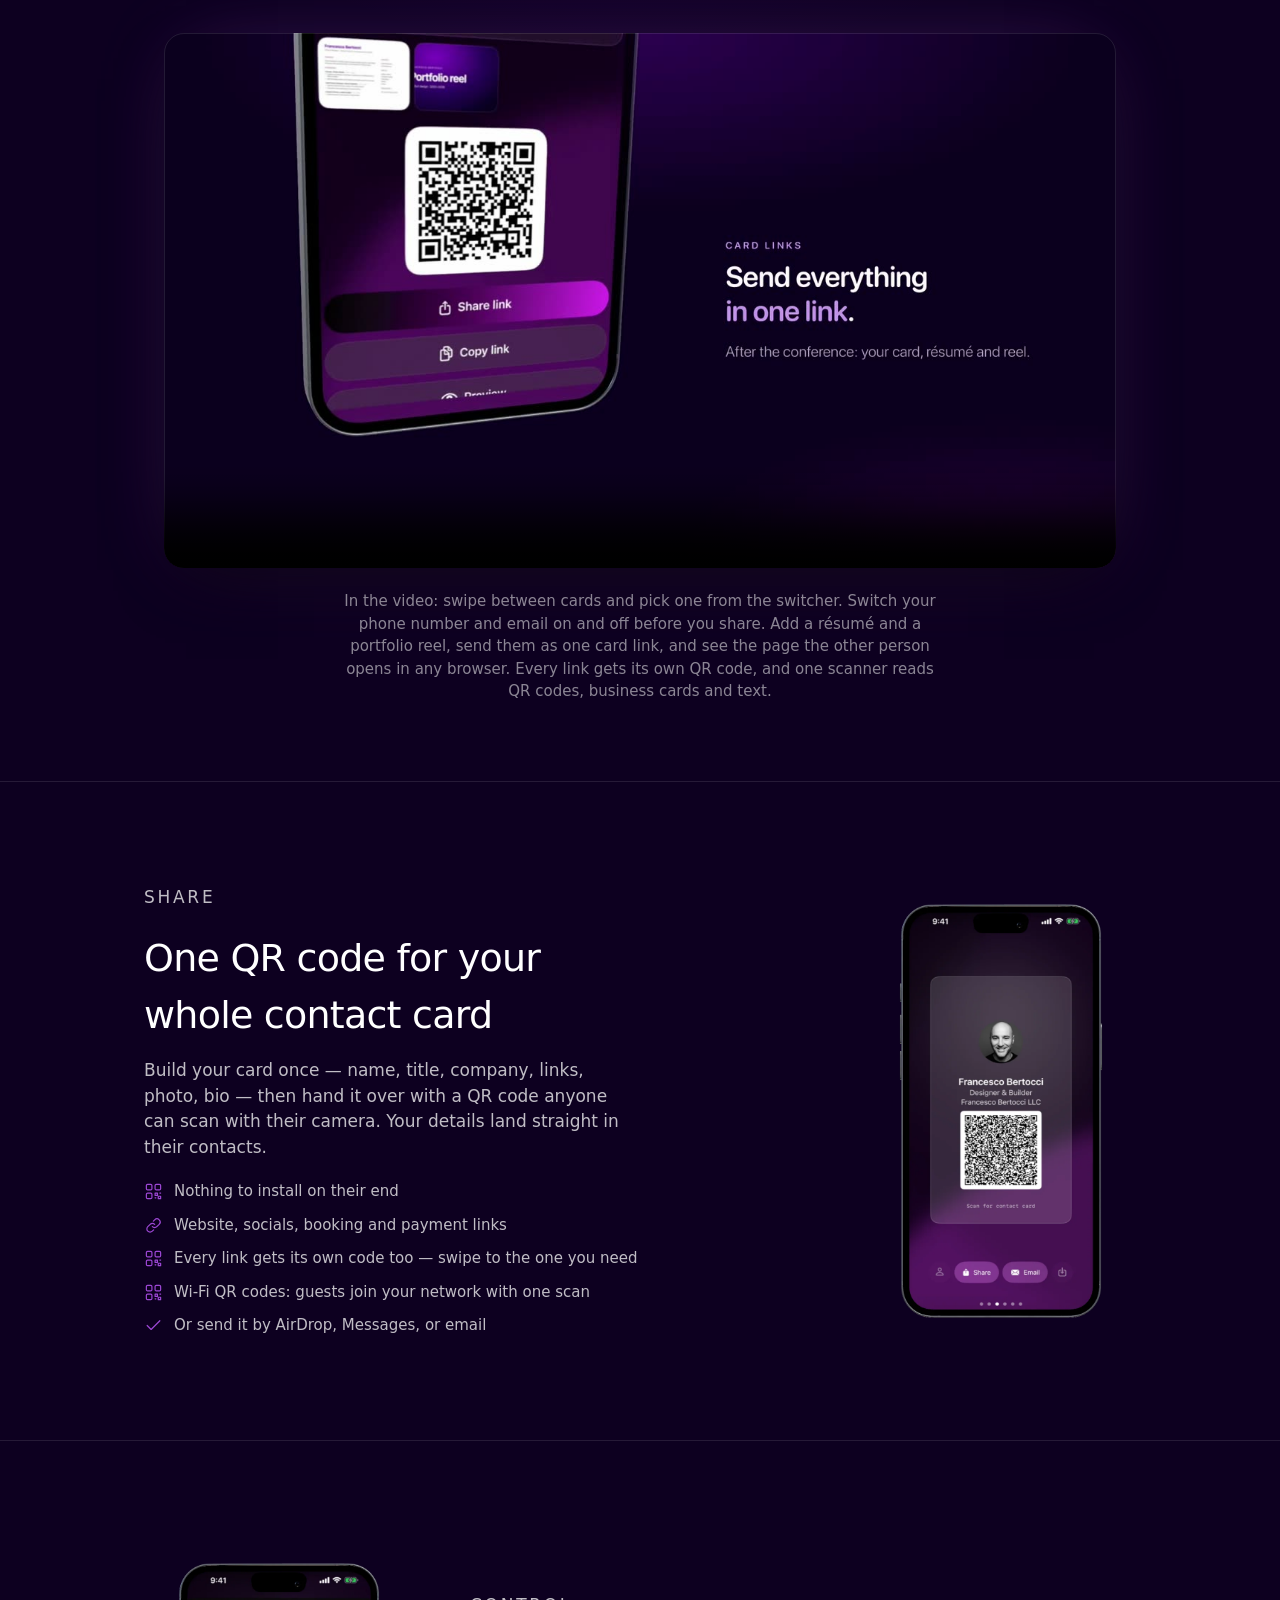
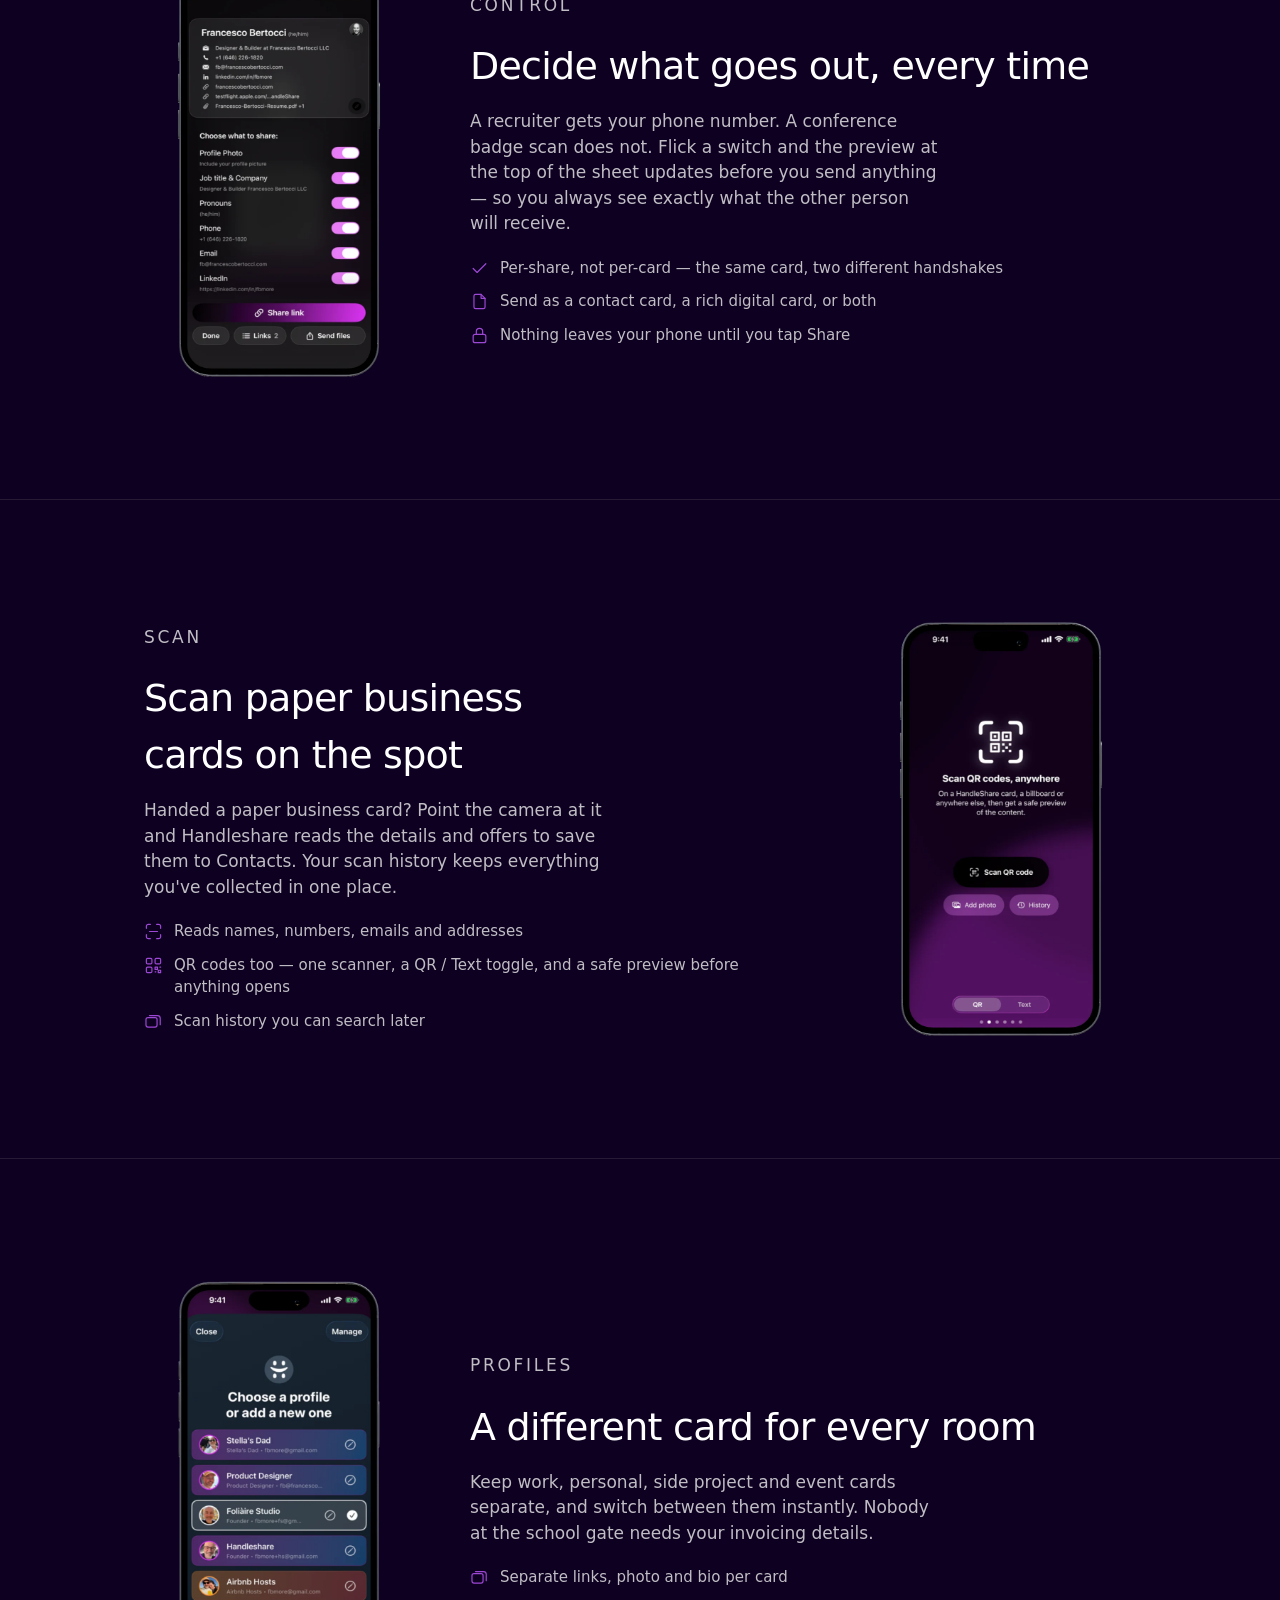
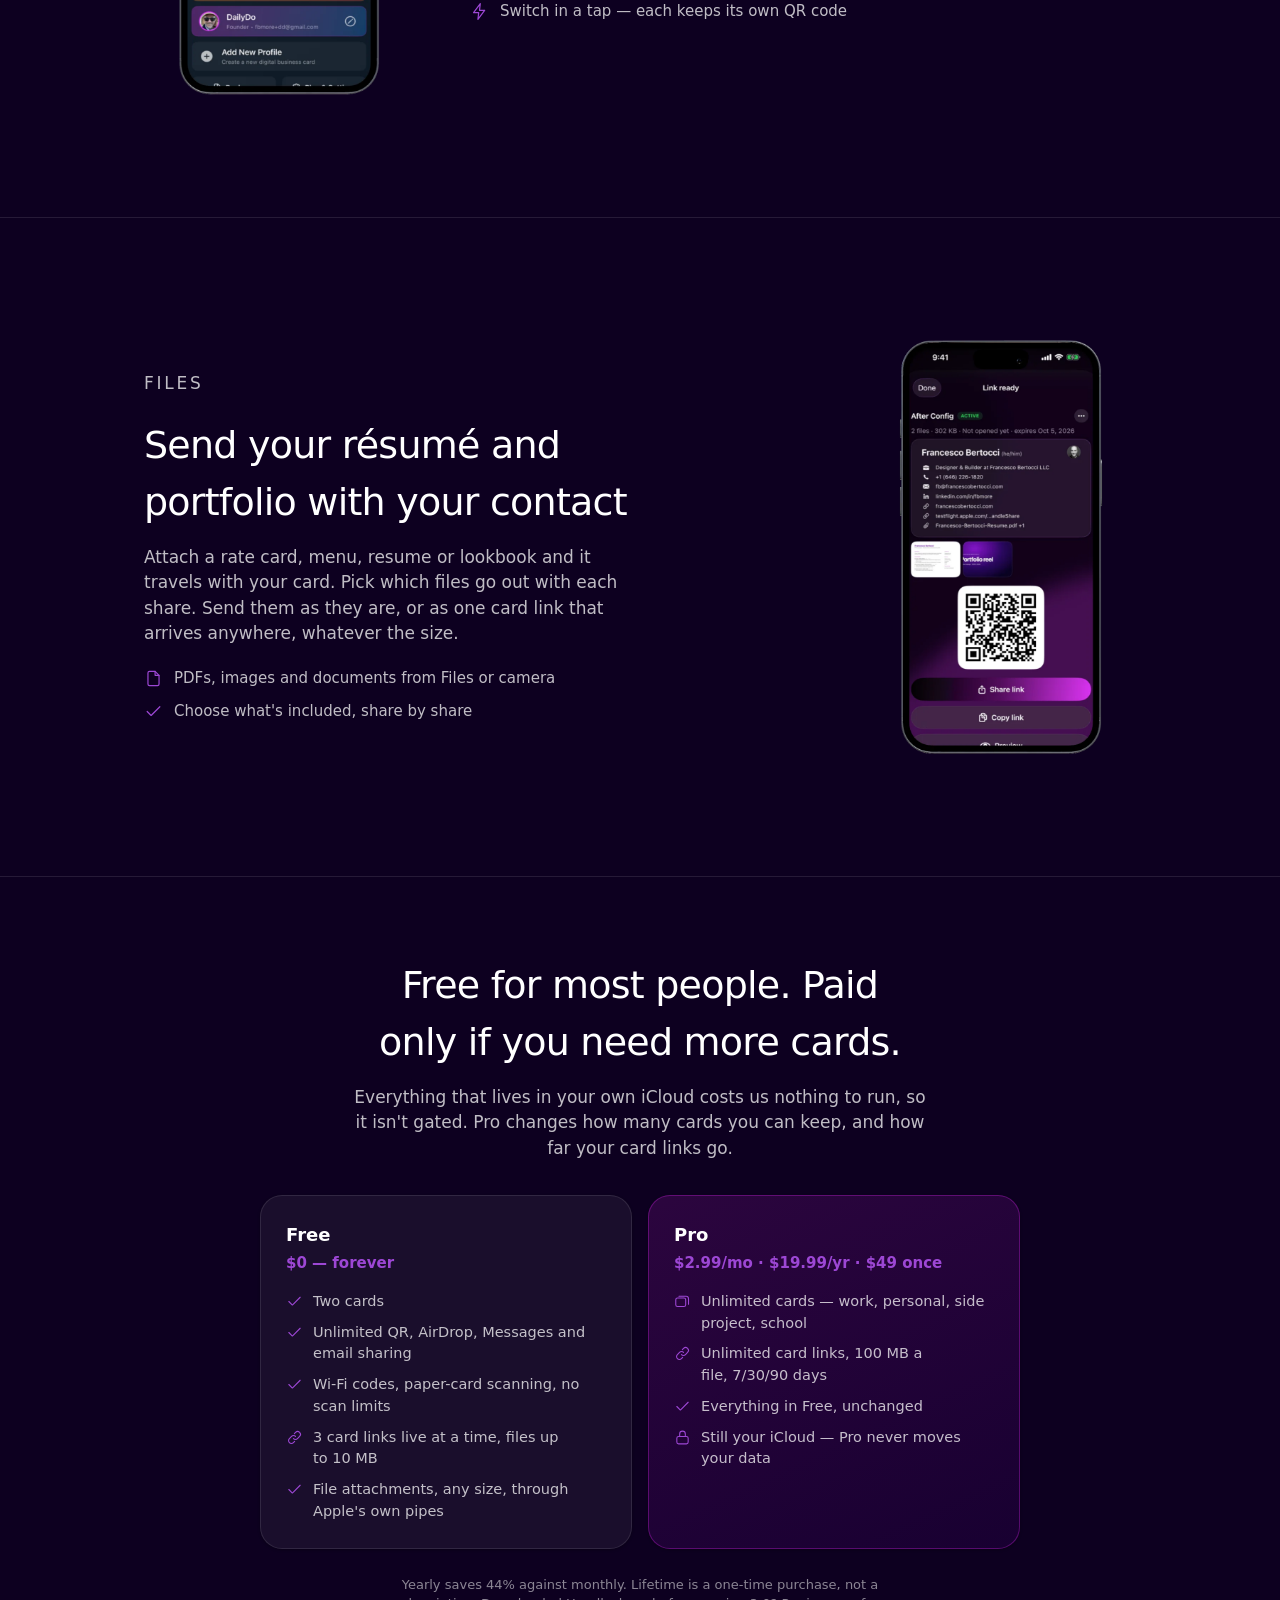
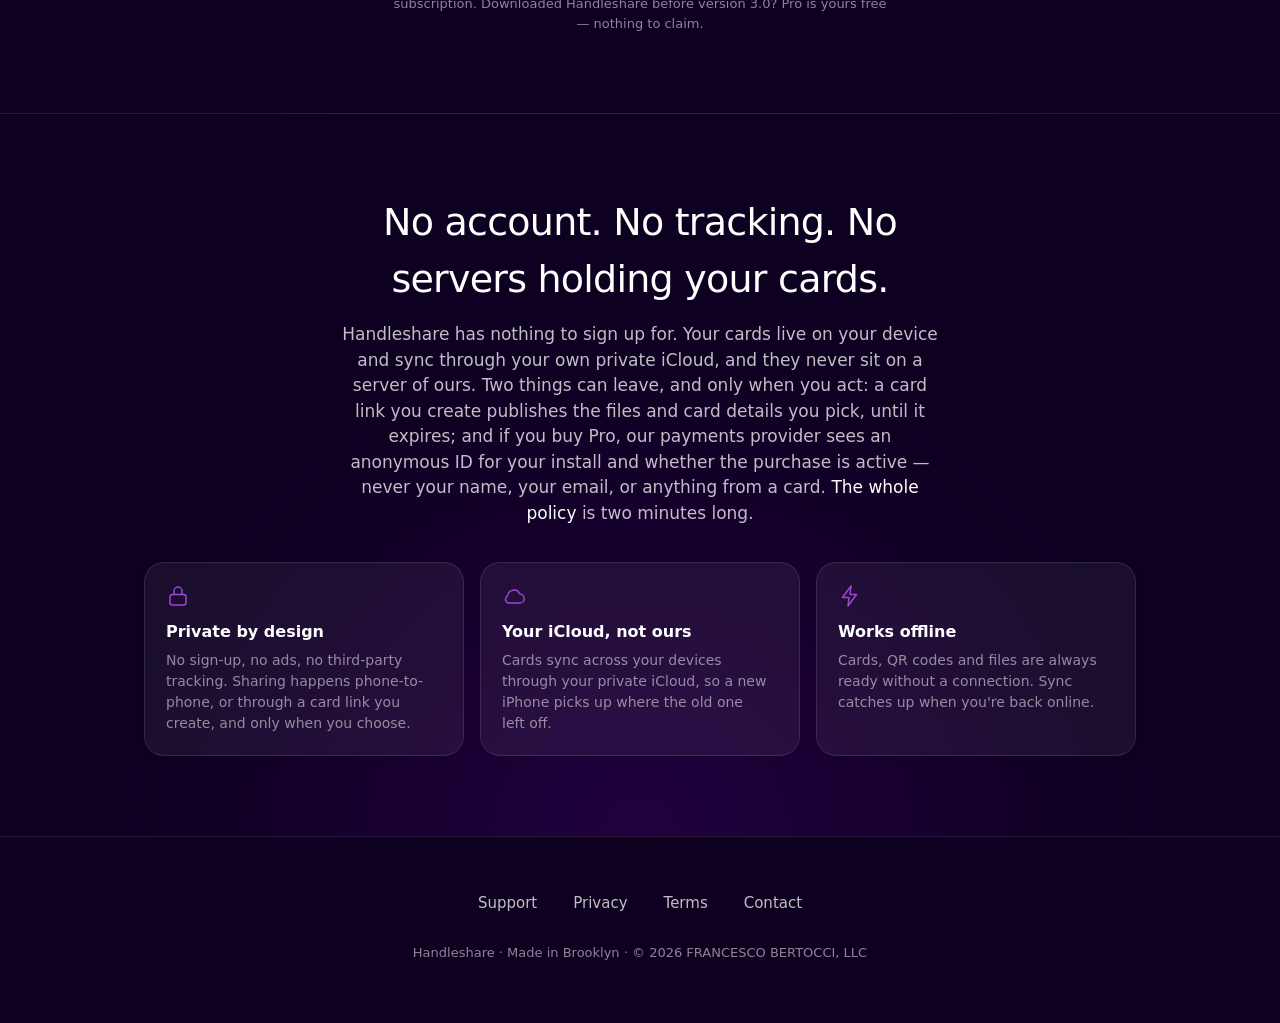
==== commit 06153cc6: "SEO round 1: title, description, canonical, og/twitter tags, JSON-LD, Smart App Banner, category H1 " ====
--- a/index.html
+++ b/index.html
@@ -3,14 +3,97 @@
 <head>
 <meta charset="UTF-8">
 <meta name="viewport" content="width=device-width, initial-scale=1.0">
-<title>Handleshare — Your business card, reimagined</title>
-<meta name="description" content="One QR code for everything: your contact card, links, files, even your Wi-Fi. Handleshare is a digital business card for iPhone — no account, no tracking, and nothing to install on the other end.">
+<title>Handleshare: Digital Business Card for iPhone, No Account</title>
+<meta name="description" content="Share your contact with a QR code or a link. No account, and your cards stay in your own iCloud. Free, or Pro for $19.99 a year or $49 once.">
+<link rel="canonical" href="https://handleshare.com/">
+<meta name="apple-itunes-app" content="app-id=581295018">
 <link rel="icon" type="image/png" href="logo.png">
 <link rel="apple-touch-icon" href="apple-touch-icon.png">
-<meta property="og:title" content="Handleshare — Your business card, reimagined">
-<meta property="og:description" content="One QR code for everything: your contact card, links, files, even your Wi-Fi.">
-<meta property="og:image" content="logo.png">
+<meta property="og:site_name" content="Handleshare">
+<meta property="og:title" content="Handleshare, the digital business card for iPhone">
+<meta property="og:description" content="Share your contact with a QR code or a link. No account, and your cards stay in your own iCloud. Free, or Pro for $19.99 a year or $49 once.">
+<meta property="og:url" content="https://handleshare.com/">
 <meta property="og:type" content="website">
+<meta property="og:image" content="https://handleshare.com/media/og-1200x630.jpg">
+<meta property="og:image:width" content="1200">
+<meta property="og:image:height" content="630">
+<meta property="og:image:alt" content="Handleshare. Your card stays yours. Shared only when you choose.">
+<meta name="twitter:card" content="summary_large_image">
+<meta name="twitter:title" content="Handleshare, the digital business card for iPhone">
+<meta name="twitter:description" content="Share your contact with a QR code or a link. No account, and your cards stay in your own iCloud. Free, or Pro for $19.99 a year or $49 once.">
+<meta name="twitter:image" content="https://handleshare.com/media/og-1200x630.jpg">
+<script type="application/ld+json">
+[
+ {
+  "@context": "https://schema.org",
+  "@type": "SoftwareApplication",
+  "name": "Handleshare",
+  "operatingSystem": "iOS 18.6 or later",
+  "applicationCategory": "BusinessApplication",
+  "description": "Share your contact with a QR code or a link. No account, and your cards stay in your own iCloud. Free, or Pro for $19.99 a year or $49 once.",
+  "url": "https://handleshare.com/",
+  "downloadUrl": "https://apps.apple.com/app/id581295018",
+  "image": "https://handleshare.com/media/og-1200x630.jpg",
+  "publisher": {
+   "@id": "https://handleshare.com/#org"
+  },
+  "offers": [
+   {
+    "@type": "Offer",
+    "price": "0",
+    "priceCurrency": "USD"
+   },
+   {
+    "@type": "Offer",
+    "name": "Pro monthly",
+    "price": "2.99",
+    "priceCurrency": "USD"
+   },
+   {
+    "@type": "Offer",
+    "name": "Pro yearly",
+    "price": "19.99",
+    "priceCurrency": "USD"
+   },
+   {
+    "@type": "Offer",
+    "name": "Pro lifetime",
+    "price": "49.00",
+    "priceCurrency": "USD"
+   }
+  ]
+ },
+ {
+  "@context": "https://schema.org",
+  "@type": "Organization",
+  "@id": "https://handleshare.com/#org",
+  "name": "FRANCESCO BERTOCCI, LLC",
+  "url": "https://handleshare.com/",
+  "logo": "https://handleshare.com/logo.png",
+  "email": "support@handleshare.com"
+ },
+ {
+  "@context": "https://schema.org",
+  "@type": "VideoObject",
+  "name": "Handleshare tour",
+  "description": "A silent 70-second tour: switching between cards, choosing which details and files to share, sending a résumé and portfolio reel as one card link, the page the recipient sees, and the scanner.",
+  "thumbnailUrl": "https://handleshare.com/media/pitch-16x9-poster.jpg",
+  "uploadDate": "2026-09-30",
+  "duration": "PT1M10S",
+  "contentUrl": "https://handleshare.com/media/handleshare-pitch.mp4"
+ },
+ {
+  "@context": "https://schema.org",
+  "@type": "VideoObject",
+  "name": "Handleshare on iPhone",
+  "description": "A silent 26-second loop: swiping between cards, the profile switcher, choosing what to share, and the scanner.",
+  "thumbnailUrl": "https://handleshare.com/media/pitch-poster.jpg",
+  "uploadDate": "2026-09-30",
+  "duration": "PT26S",
+  "contentUrl": "https://handleshare.com/media/pitch-hero.mp4"
+ }
+]
+</script>
 <style>
   :root{
     --ink:#ffffff;
@@ -59,6 +142,7 @@
   .logo{width:124px;height:124px;margin:0 auto 24px;animation:floaty 5.5s ease-in-out infinite}
   @keyframes floaty{0%,100%{transform:translateY(0)}50%{transform:translateY(-7px)}}
   h1{font-size:clamp(40px,7.4vw,66px);font-weight:300;letter-spacing:-.025em;margin:0 0 14px;text-wrap:balance}
+  .h1cat{display:block;margin-top:8px;font-size:clamp(18px,2.6vw,24px);font-weight:500;letter-spacing:-.005em;color:var(--ink)}
   .tag{font-size:clamp(16px,2.3vw,20px);color:var(--muted2);font-weight:300;
     max-width:530px;margin:0 auto 32px;text-wrap:pretty}
 
@@ -108,6 +192,7 @@
   .tourvid{display:block;width:100%;aspect-ratio:16/9;border-radius:20px;background:#12002b;
     outline:1px solid var(--outline);outline-offset:-1px;
     box-shadow:0 24px 60px -22px rgba(0,0,0,.8),0 0 80px -28px rgba(157,71,213,.42)}
+  .tourband .vidnote{font-size:15px;color:var(--muted);margin:22px auto 0;max-width:64ch}
 
   /* ---------- phone mock ---------- */
   .phoneWrap{display:flex;justify-content:center}
@@ -292,7 +377,7 @@
   <div class="logo" id="logoAnim" role="img" aria-label="Handleshare">
     <noscript><img src="logo.png" width="124" height="124" alt="Handleshare"></noscript>
   </div>
-  <h1>Handleshare</h1>
+  <h1>Handleshare<span class="h1cat">The digital business card for iPhone</span></h1>
   <p class="tag">One QR code for everything you'd put on a business card — and a few things you couldn't.</p>
 
   <div class="heroStage" id="heroStage">
@@ -352,13 +437,14 @@
 <section class="tourband">
   <div class="wrap">
     <p class="kicker">The tour</p>
-    <h2>Sixty-four seconds, no narration</h2>
+    <h2>Seventy seconds, no narration</h2>
     <p>Everything below, recorded from real cards — swiping between them, choosing what each person gets, sending files as a card link, and the codes that carry it.</p>
     <video class="tourvid" controls playsinline preload="none"
            poster="media/pitch-16x9-poster.jpg"
-           aria-label="A silent 64-second tour of Handleshare: switching between cards, the profile switcher, choosing which details and files to share, sending a résumé and portfolio reel as a card link and the page the recipient sees, a QR code for every link, and the scanner in QR and text modes.">
+           aria-label="A silent 70-second tour of Handleshare: switching between cards, the profile switcher, choosing which details and files to share, sending a résumé and portfolio reel as a card link and the page the recipient sees, a QR code for every link, and the scanner in QR and text modes.">
       <source src="media/handleshare-pitch.mp4" type="video/mp4">
     </video>
+    <p class="vidnote">In the video: swipe between cards and pick one from the switcher. Switch your phone number and email on and off before you share. Add a résumé and a portfolio reel, send them as one card link, and see the page the other person opens in any browser. Every link gets its own QR code, and one scanner reads QR codes, business cards and text.</p>
   </div>
 </section>
 
@@ -367,12 +453,13 @@
   <div class="wrap">
     <div class="copy">
       <p class="kicker">Share</p>
-      <h2>One code. Everything about you.</h2>
+      <h2>One QR code for your whole contact card</h2>
       <p>Build your card once — name, title, company, links, photo, bio — then hand it over with a QR code anyone can scan with their camera. Your details land straight in their contacts.</p>
       <ul class="bul">
         <li><svg viewBox="0 0 24 24" aria-hidden="true"><use href="#i-qr"/></svg>Nothing to install on their end</li>
         <li><svg viewBox="0 0 24 24" aria-hidden="true"><use href="#i-link"/></svg>Website, socials, booking and payment links</li>
         <li><svg viewBox="0 0 24 24" aria-hidden="true"><use href="#i-qr"/></svg>Every link gets its own code too — swipe to the one you need</li>
+        <li><svg viewBox="0 0 24 24" aria-hidden="true"><use href="#i-qr"/></svg>Wi-Fi QR codes: guests join your network with one scan</li>
         <li><svg viewBox="0 0 24 24" aria-hidden="true"><use href="#i-check"/></svg>Or send it by AirDrop, Messages, or email</li>
       </ul>
     </div>
@@ -409,7 +496,7 @@
   <div class="wrap">
     <div class="copy">
       <p class="kicker">Scan</p>
-      <h2>Paper cards, digitised on the spot</h2>
+      <h2>Scan paper business cards on the spot</h2>
       <p>Handed a paper business card? Point the camera at it and Handleshare reads the details and offers to save them to Contacts. Your scan history keeps everything you've collected in one place.</p>
       <ul class="bul">
         <li><svg viewBox="0 0 24 24" aria-hidden="true"><use href="#i-scan"/></svg>Reads names, numbers, emails and addresses</li>
@@ -448,7 +535,7 @@
   <div class="wrap">
     <div class="copy">
       <p class="kicker">Files</p>
-      <h2>Send the portfolio with the card</h2>
+      <h2>Send your résumé and portfolio with your contact</h2>
       <p>Attach a rate card, menu, resume or lookbook and it travels with your card. Pick which files go out with each share. Send them as they are, or as one card link that arrives anywhere, whatever the size.</p>
       <ul class="bul">
         <li><svg viewBox="0 0 24 24" aria-hidden="true"><use href="#i-file"/></svg>PDFs, images and documents from Files or camera</li>
@@ -490,7 +577,7 @@
         </ul>
       </div>
     </div>
-    <p class="pricenote">Yearly saves 44% against monthly. Lifetime is a one-time purchase, not a subscription. Downloaded HandleShare before version 3.0? Pro is yours free — nothing to claim.</p>
+    <p class="pricenote">Yearly saves 44% against monthly. Lifetime is a one-time purchase, not a subscription. Downloaded Handleshare before version 3.0? Pro is yours free — nothing to claim.</p>
   </div>
 </section>
 
@@ -503,7 +590,7 @@
       <div class="tile">
         <svg viewBox="0 0 24 24" aria-hidden="true"><use href="#i-lock"/></svg>
         <h3>Private by design</h3>
-        <p>No sign-up, no analytics, no ads. Sharing happens phone-to-phone, or through a card link you create, and only when you choose.</p>
+        <p>No sign-up, no ads, no third-party tracking. Sharing happens phone-to-phone, or through a card link you create, and only when you choose.</p>
       </div>
       <div class="tile">
         <svg viewBox="0 0 24 24" aria-hidden="true"><use href="#i-cloud"/></svg>
@@ -528,7 +615,7 @@
       <a href="terms.html">Terms</a>
       <a href="mailto:support@handleshare.com">Contact</a>
     </div>
-    <p class="fnote">Handleshare · Made in Brooklyn</p>
+    <p class="fnote">Handleshare · Made in Brooklyn · © 2026 FRANCESCO BERTOCCI, LLC</p>
   </div>
 </footer>
 
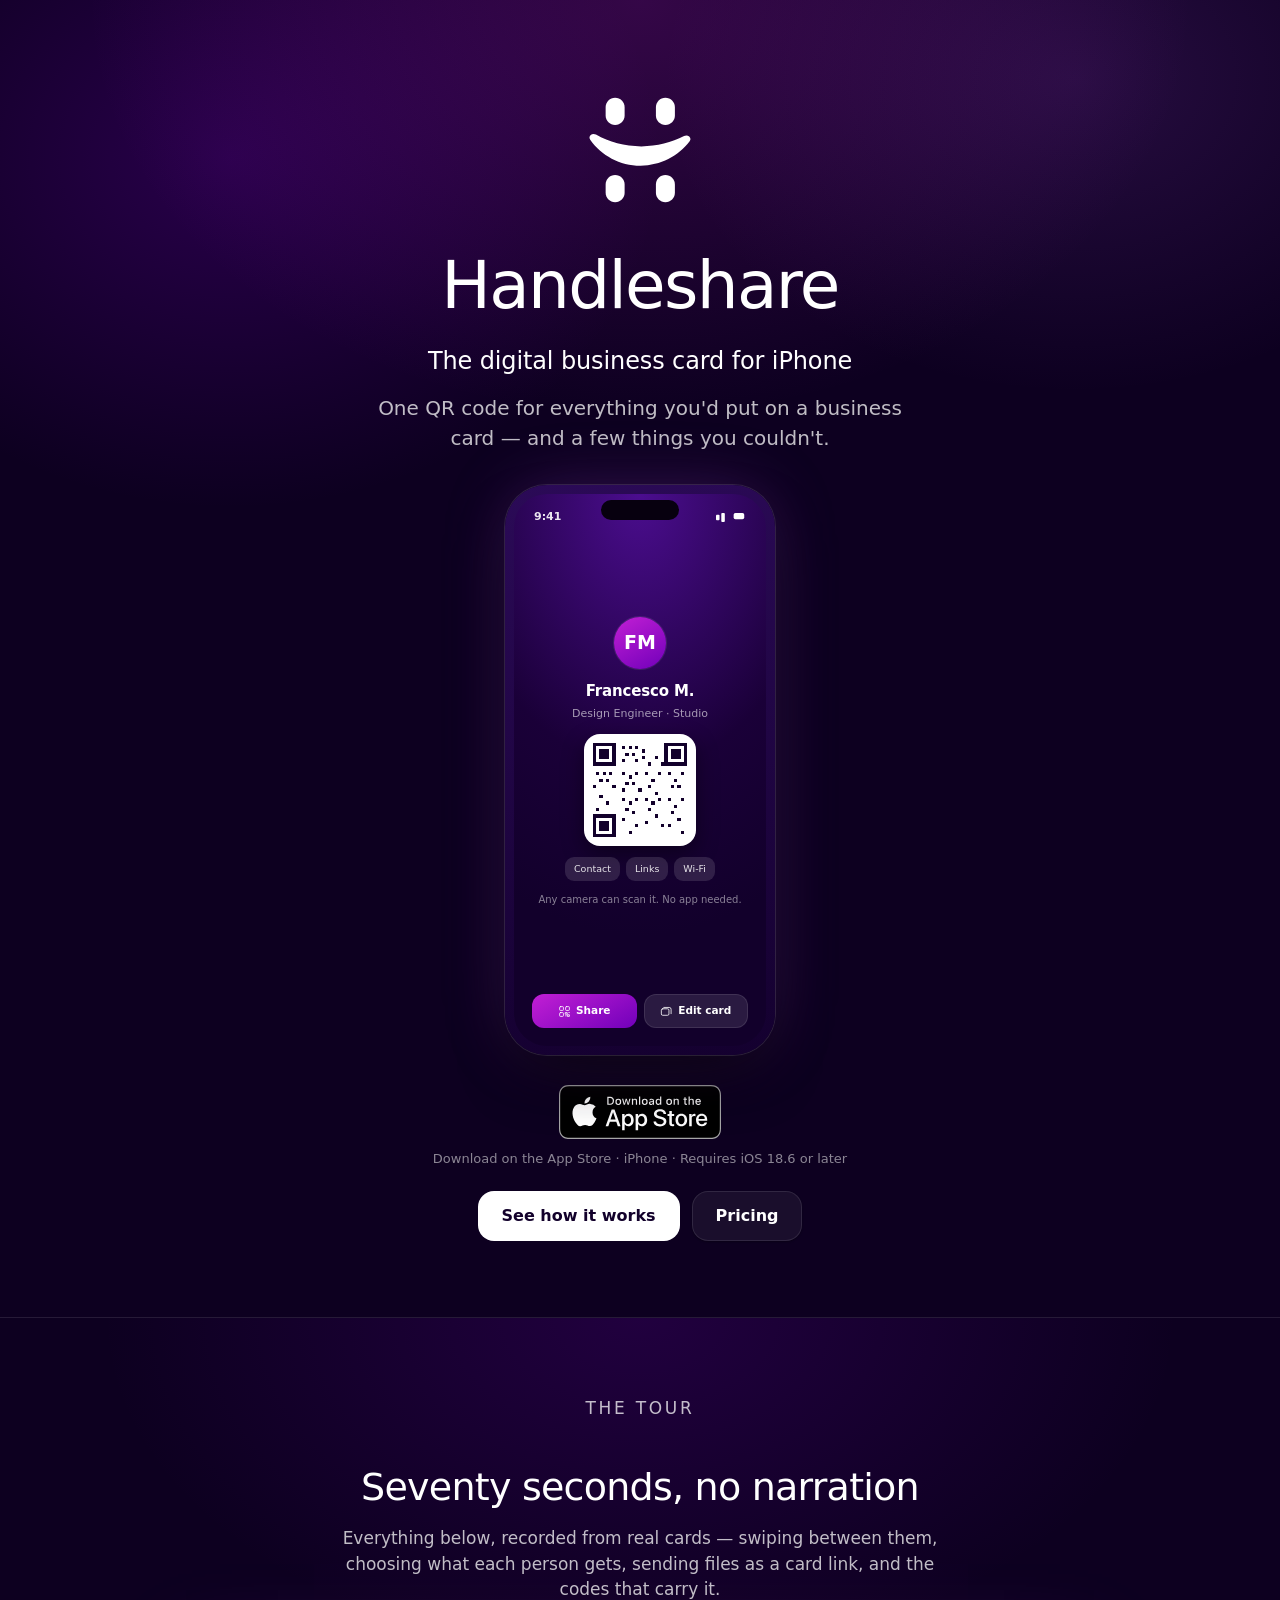
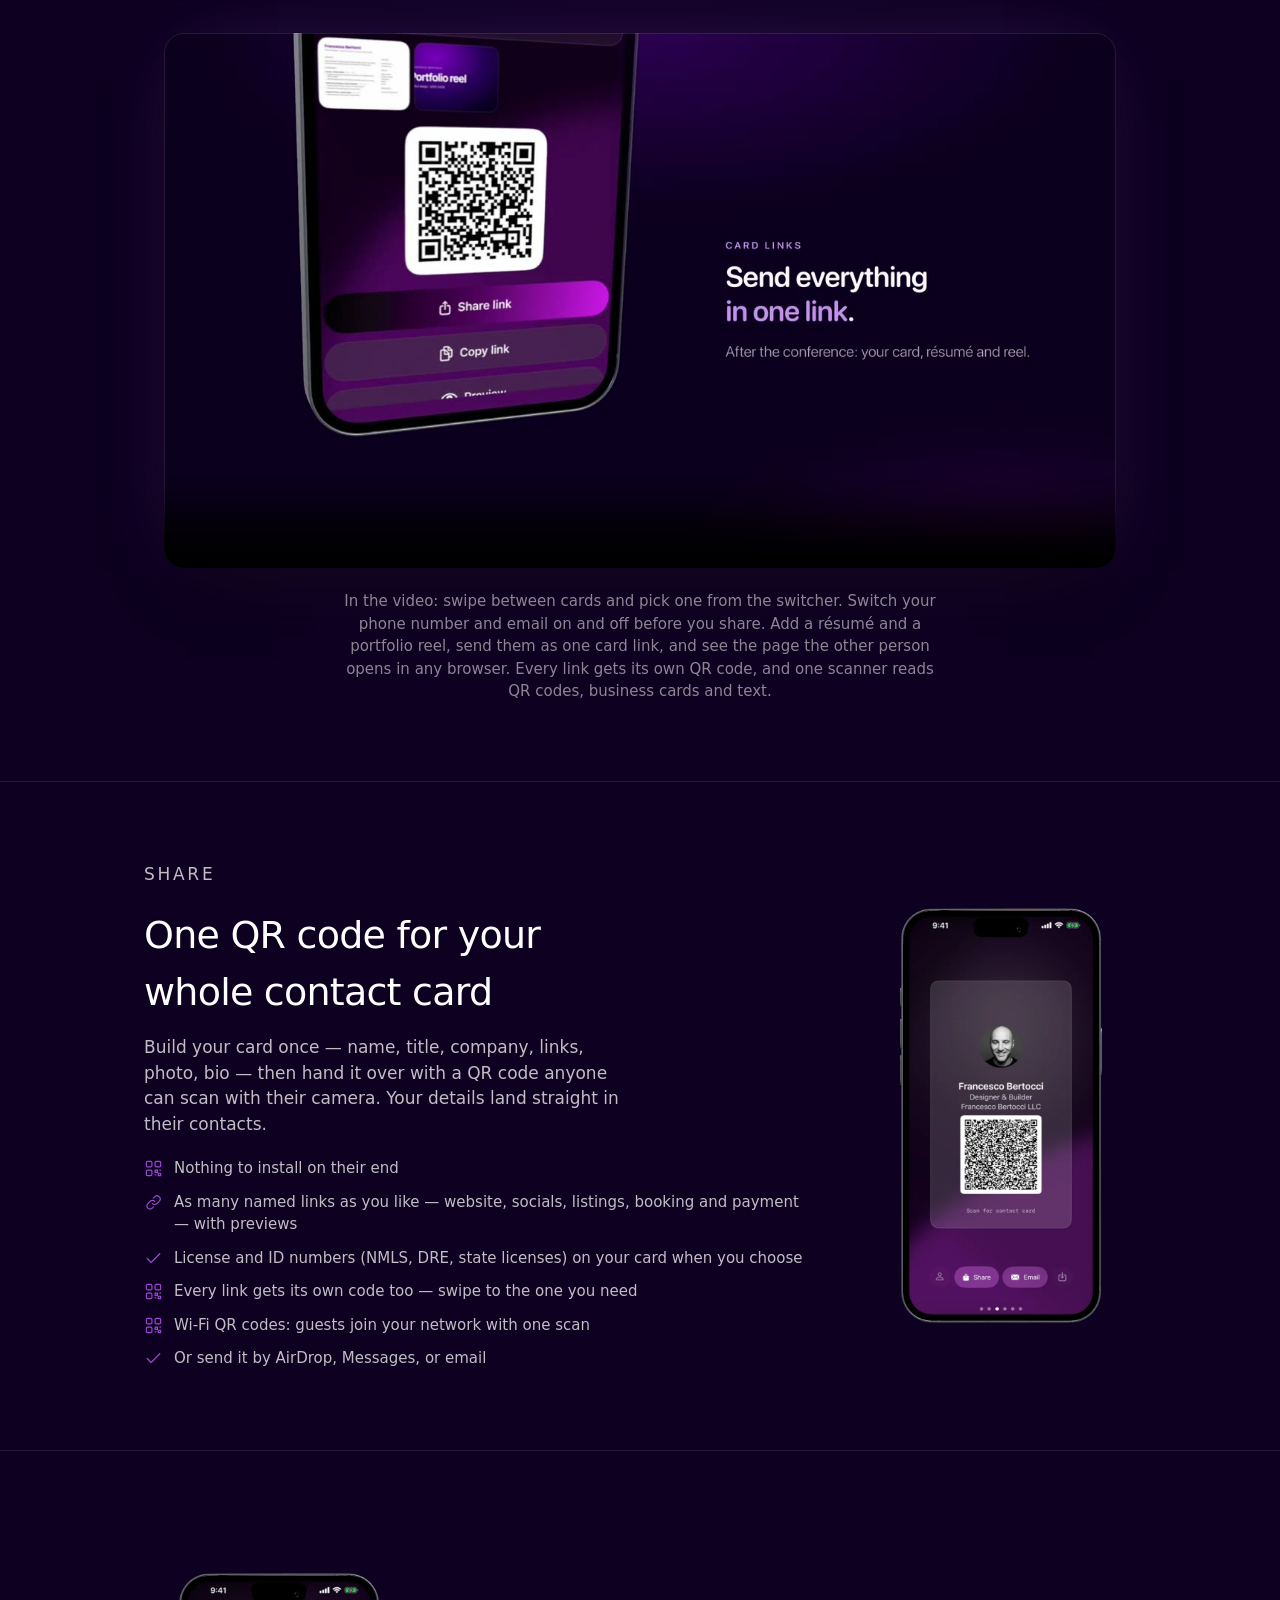
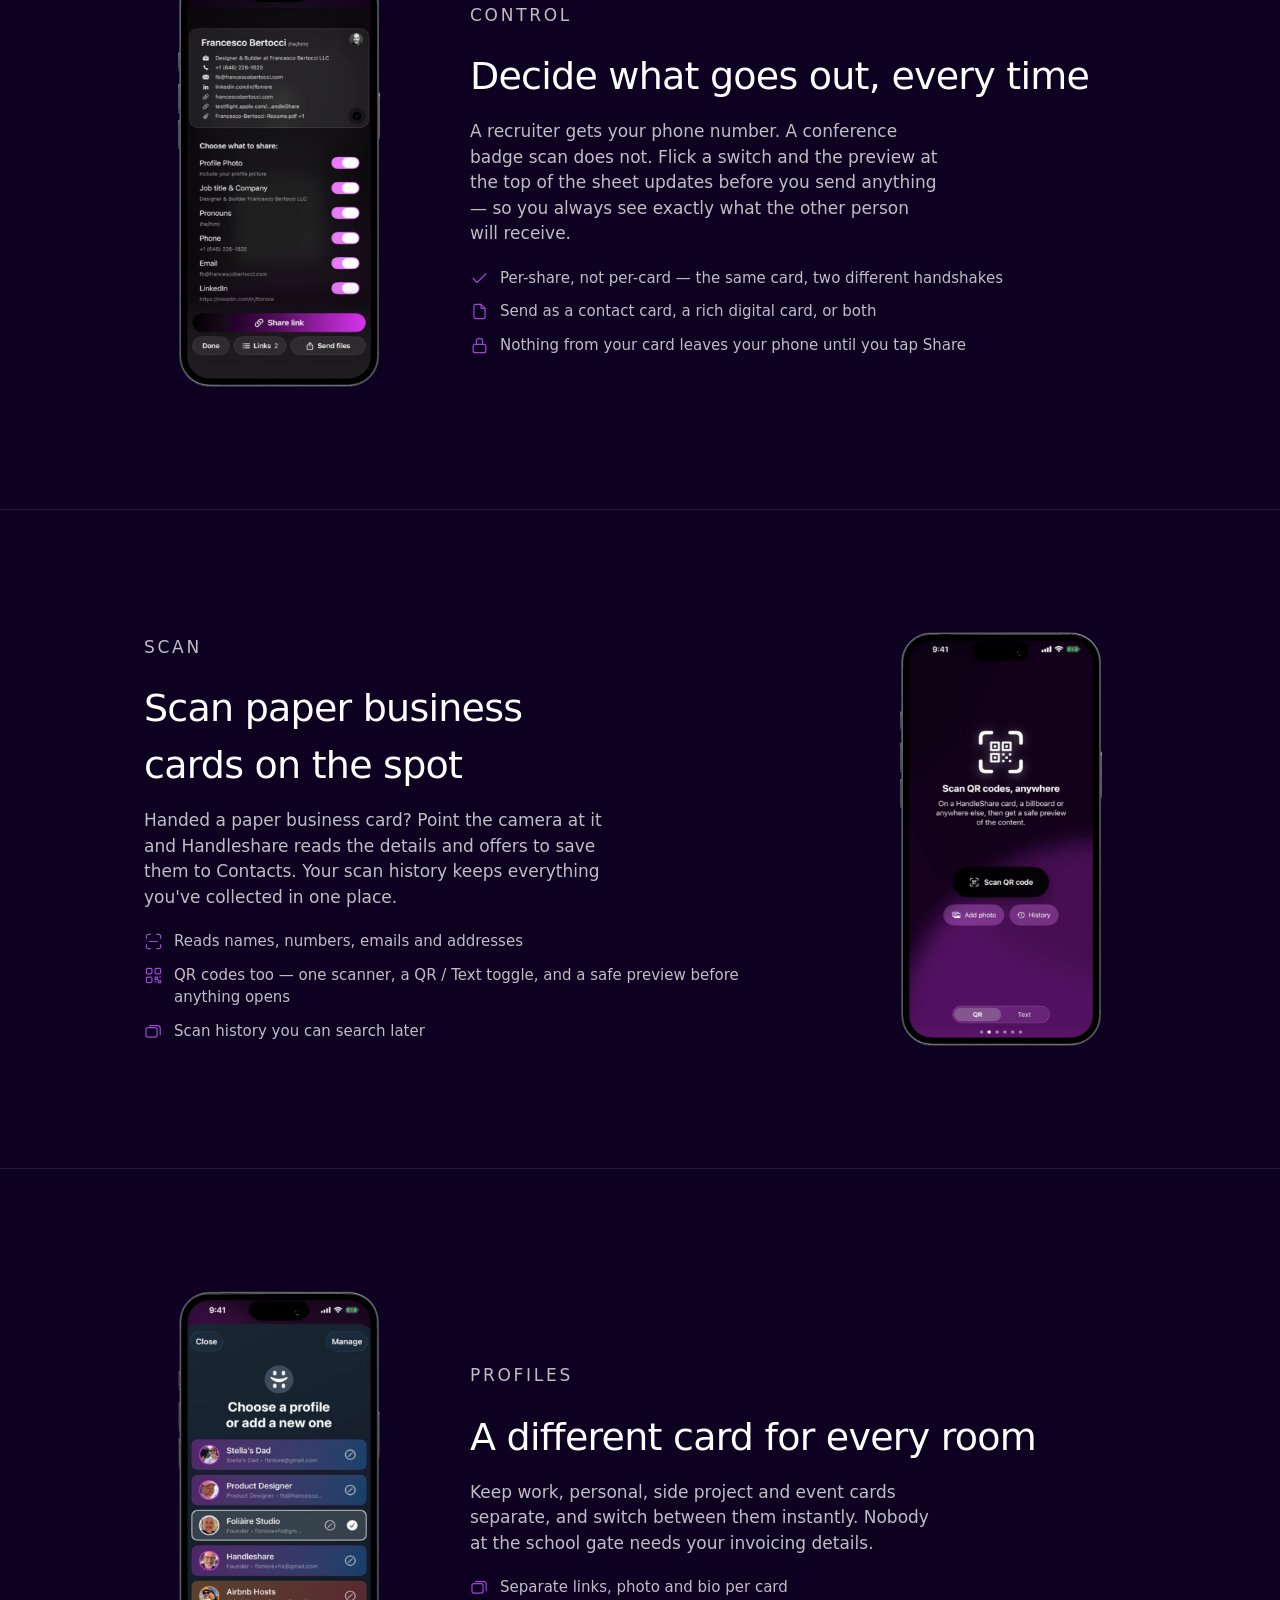
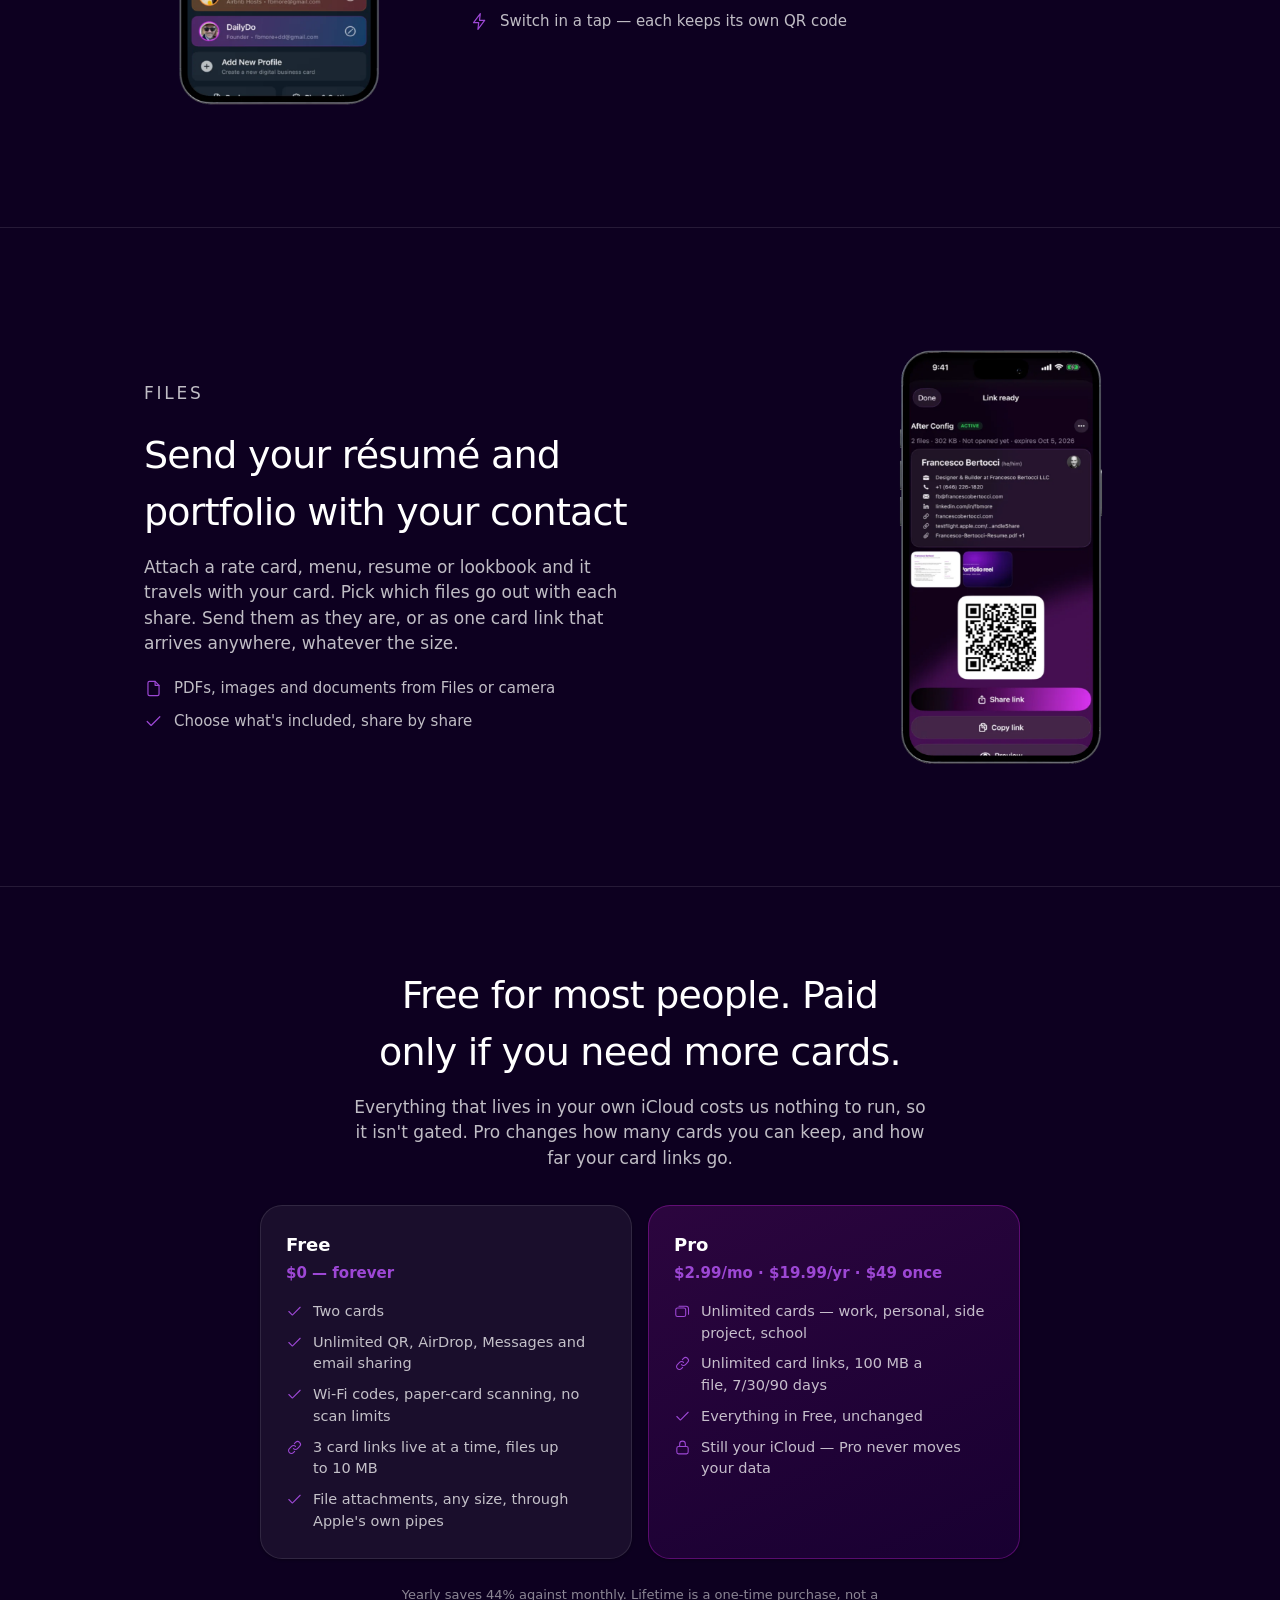
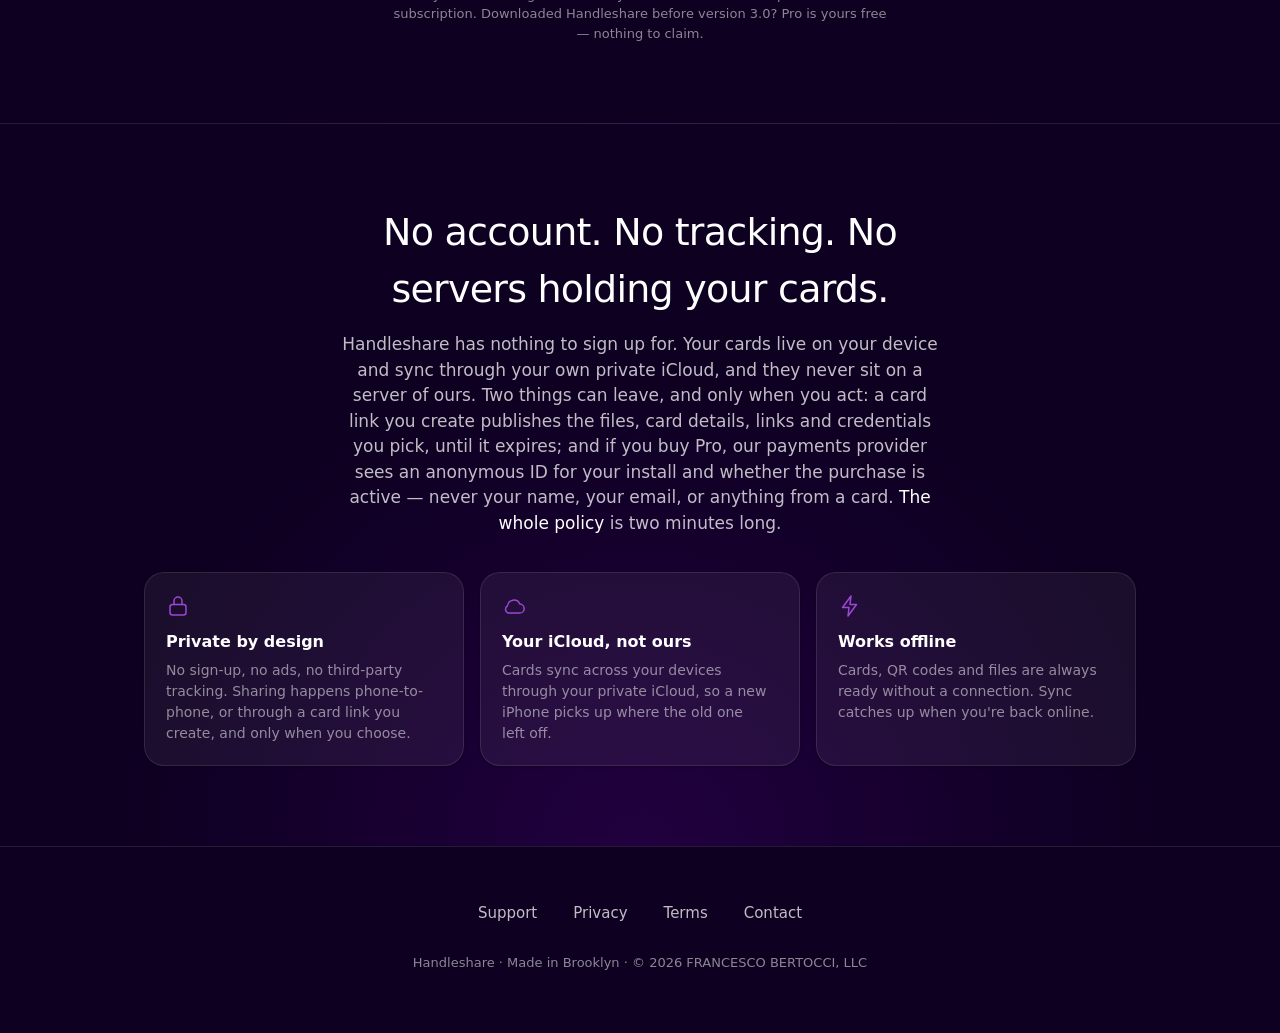
==== commit d33d6053: "Home and support for 3.2: named links, credentials (push once 3.2 is approved) Co-Authored-By: Claud" ====
--- a/index.html
+++ b/index.html
@@ -457,7 +457,8 @@
       <p>Build your card once — name, title, company, links, photo, bio — then hand it over with a QR code anyone can scan with their camera. Your details land straight in their contacts.</p>
       <ul class="bul">
         <li><svg viewBox="0 0 24 24" aria-hidden="true"><use href="#i-qr"/></svg>Nothing to install on their end</li>
-        <li><svg viewBox="0 0 24 24" aria-hidden="true"><use href="#i-link"/></svg>Website, socials, booking and payment links</li>
+        <li><svg viewBox="0 0 24 24" aria-hidden="true"><use href="#i-link"/></svg>As many named links as you like — website, socials, listings, booking and payment — with previews</li>
+        <li><svg viewBox="0 0 24 24" aria-hidden="true"><use href="#i-check"/></svg>License and ID numbers (NMLS, DRE, state licenses) on your card when you choose</li>
         <li><svg viewBox="0 0 24 24" aria-hidden="true"><use href="#i-qr"/></svg>Every link gets its own code too — swipe to the one you need</li>
         <li><svg viewBox="0 0 24 24" aria-hidden="true"><use href="#i-qr"/></svg>Wi-Fi QR codes: guests join your network with one scan</li>
         <li><svg viewBox="0 0 24 24" aria-hidden="true"><use href="#i-check"/></svg>Or send it by AirDrop, Messages, or email</li>
@@ -485,7 +486,7 @@
       <ul class="bul">
         <li><svg viewBox="0 0 24 24" aria-hidden="true"><use href="#i-check"/></svg>Per-share, not per-card — the same card, two different handshakes</li>
         <li><svg viewBox="0 0 24 24" aria-hidden="true"><use href="#i-file"/></svg>Send as a contact card, a rich digital card, or both</li>
-        <li><svg viewBox="0 0 24 24" aria-hidden="true"><use href="#i-lock"/></svg>Nothing leaves your phone until you tap Share</li>
+        <li><svg viewBox="0 0 24 24" aria-hidden="true"><use href="#i-lock"/></svg>Nothing from your card leaves your phone until you tap Share</li>
       </ul>
     </div>
   </div>
@@ -585,7 +586,7 @@
 <section class="band">
   <div class="wrap">
     <h2>No account. No tracking. No servers holding your cards.</h2>
-    <p>Handleshare has nothing to sign up for. Your cards live on your device and sync through your own private iCloud, and they never sit on a server of ours. Two things can leave, and only when you act: a card link you create publishes the files and card details you pick, until it expires; and if you buy Pro, our payments provider sees an anonymous ID for your install and whether the purchase is active — never your name, your email, or anything from a card. <a href="privacy.html">The whole policy</a> is two minutes long.</p>
+    <p>Handleshare has nothing to sign up for. Your cards live on your device and sync through your own private iCloud, and they never sit on a server of ours. Two things can leave, and only when you act: a card link you create publishes the files, card details, links and credentials you pick, until it expires; and if you buy Pro, our payments provider sees an anonymous ID for your install and whether the purchase is active — never your name, your email, or anything from a card. <a href="privacy.html">The whole policy</a> is two minutes long.</p>
     <div class="grid3">
       <div class="tile">
         <svg viewBox="0 0 24 24" aria-hidden="true"><use href="#i-lock"/></svg>
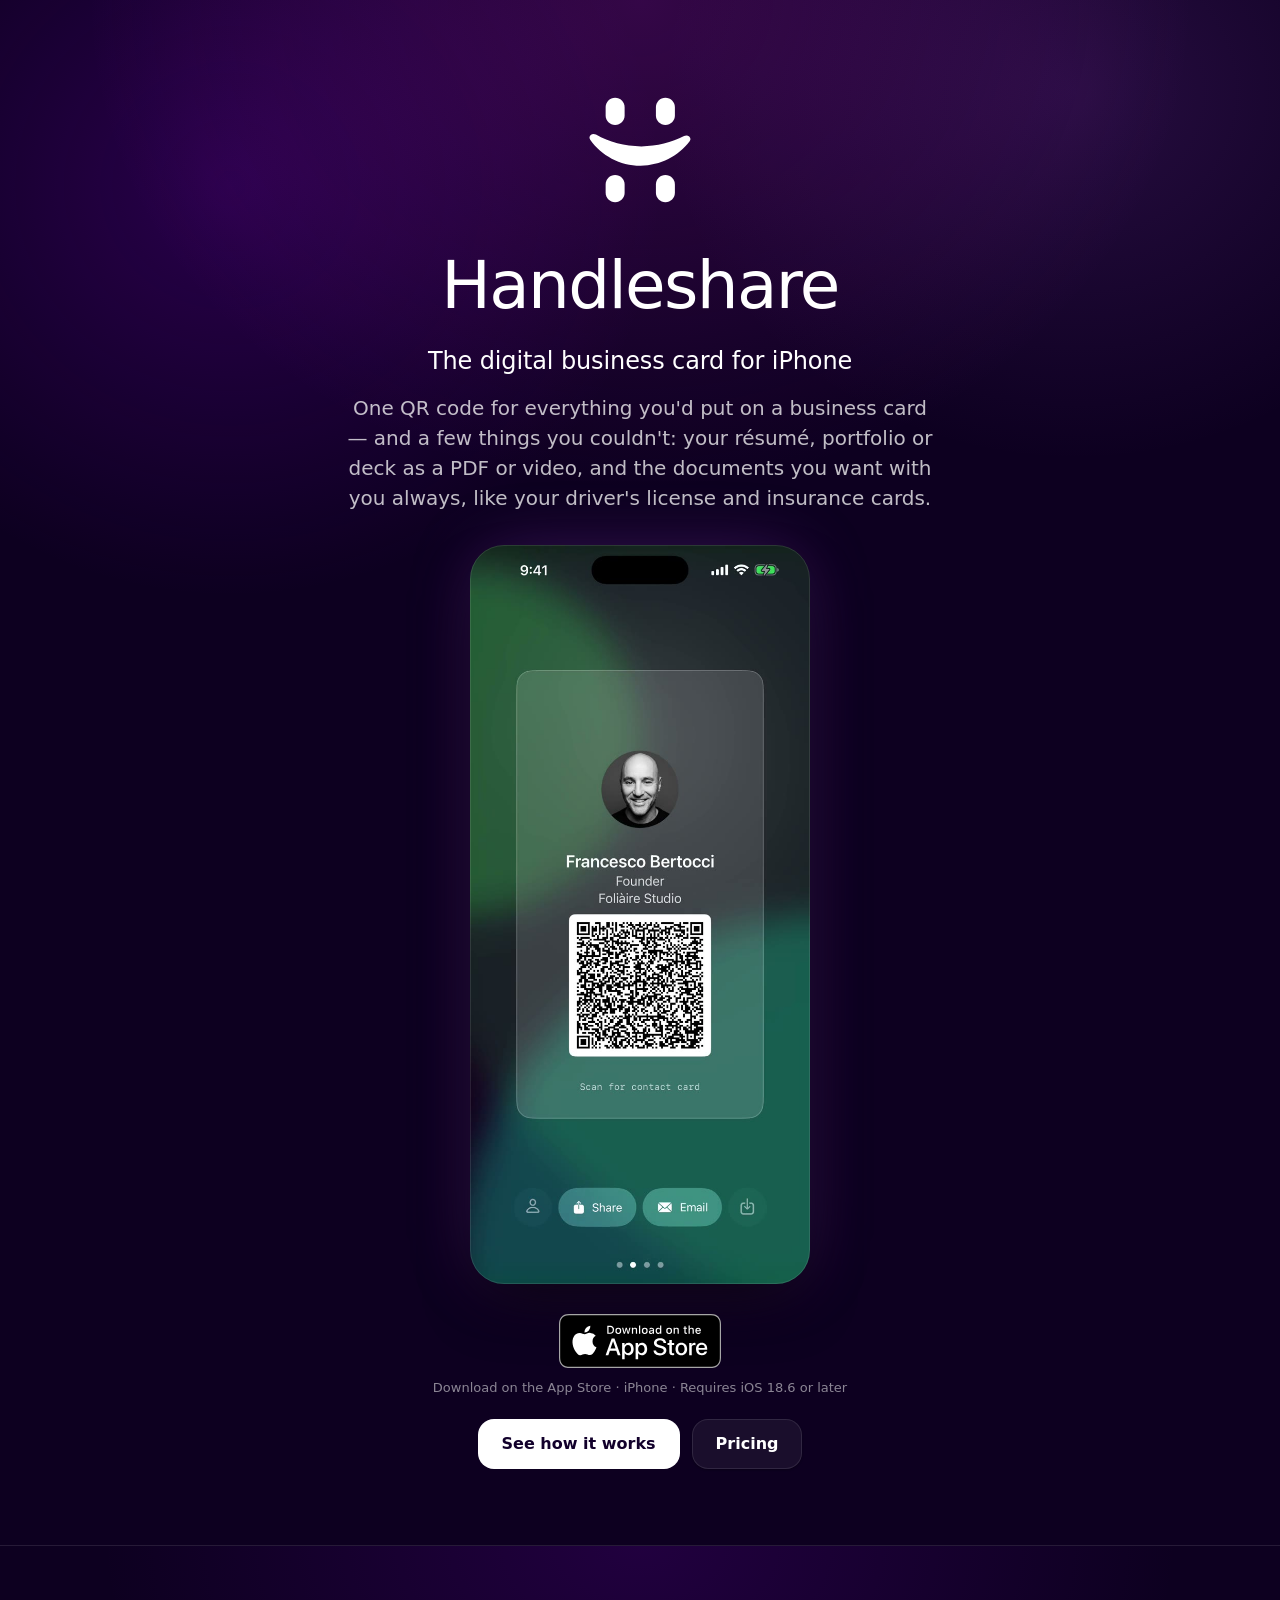
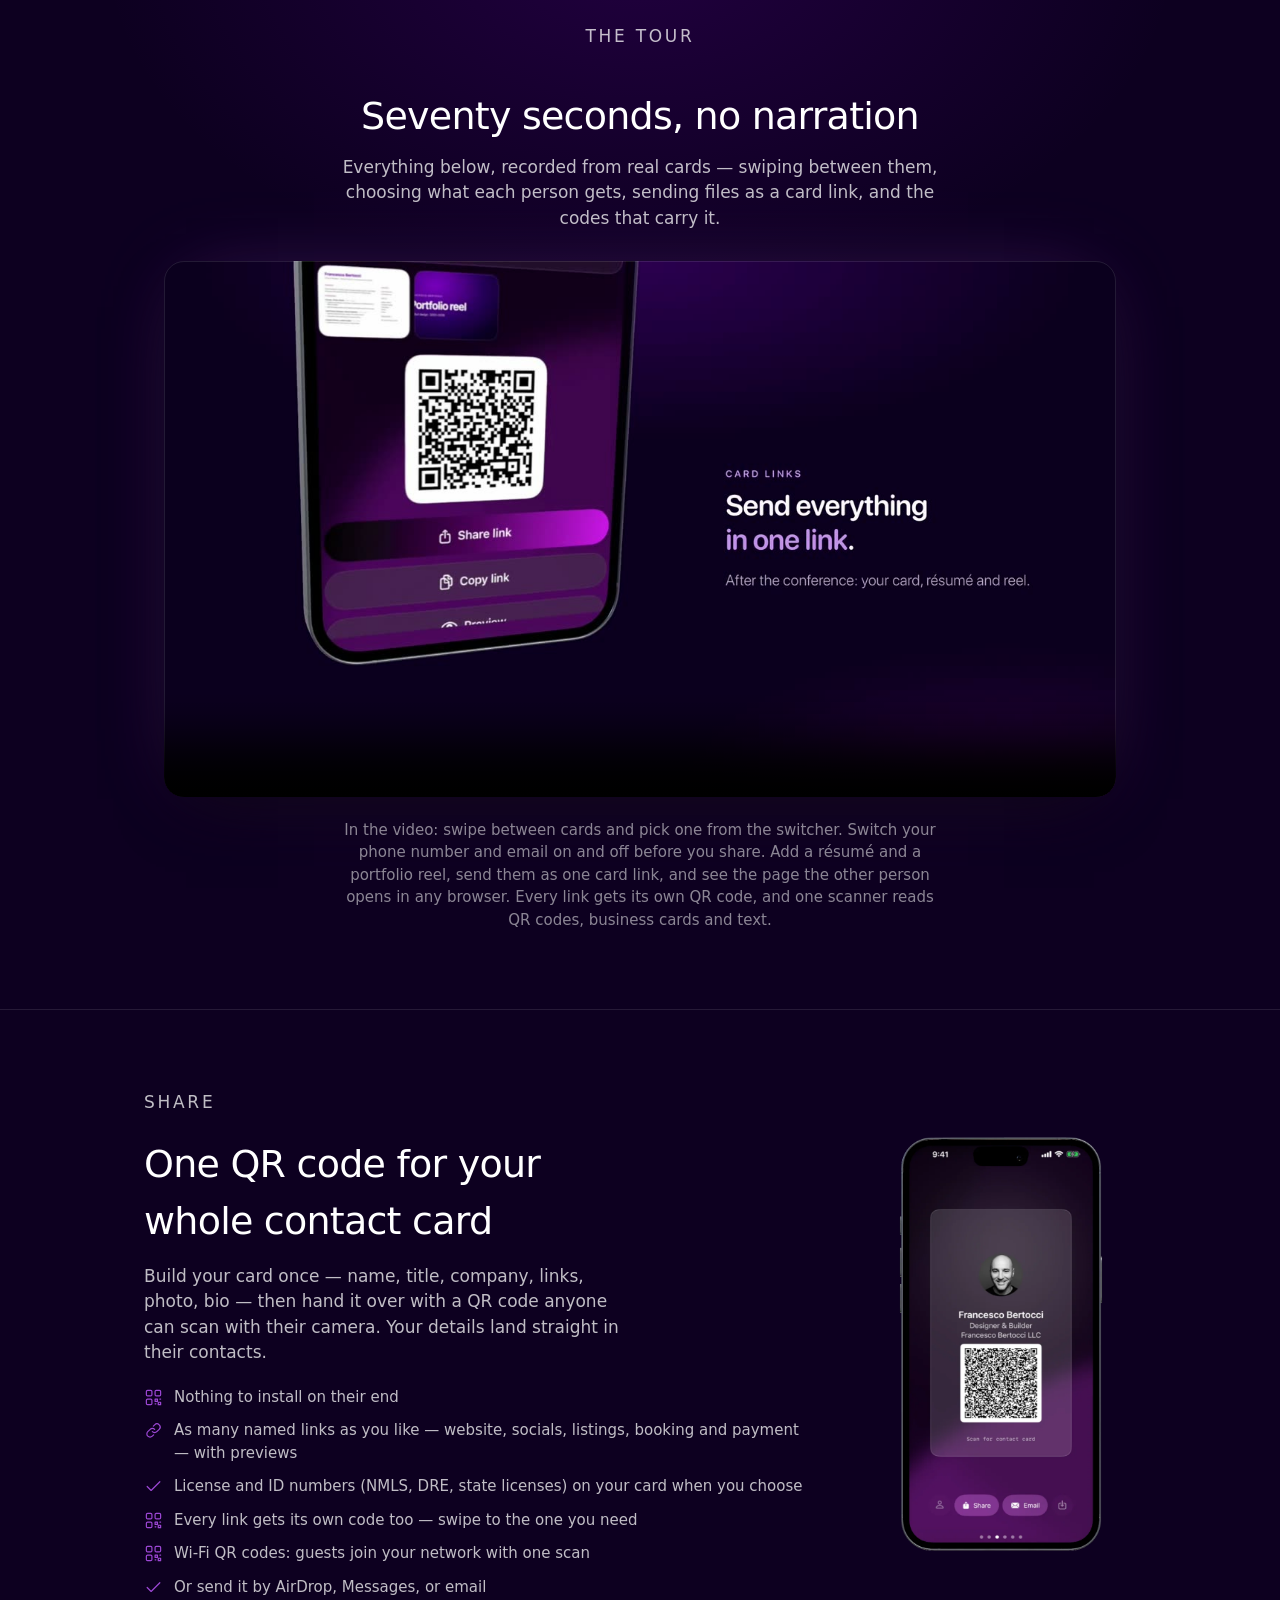
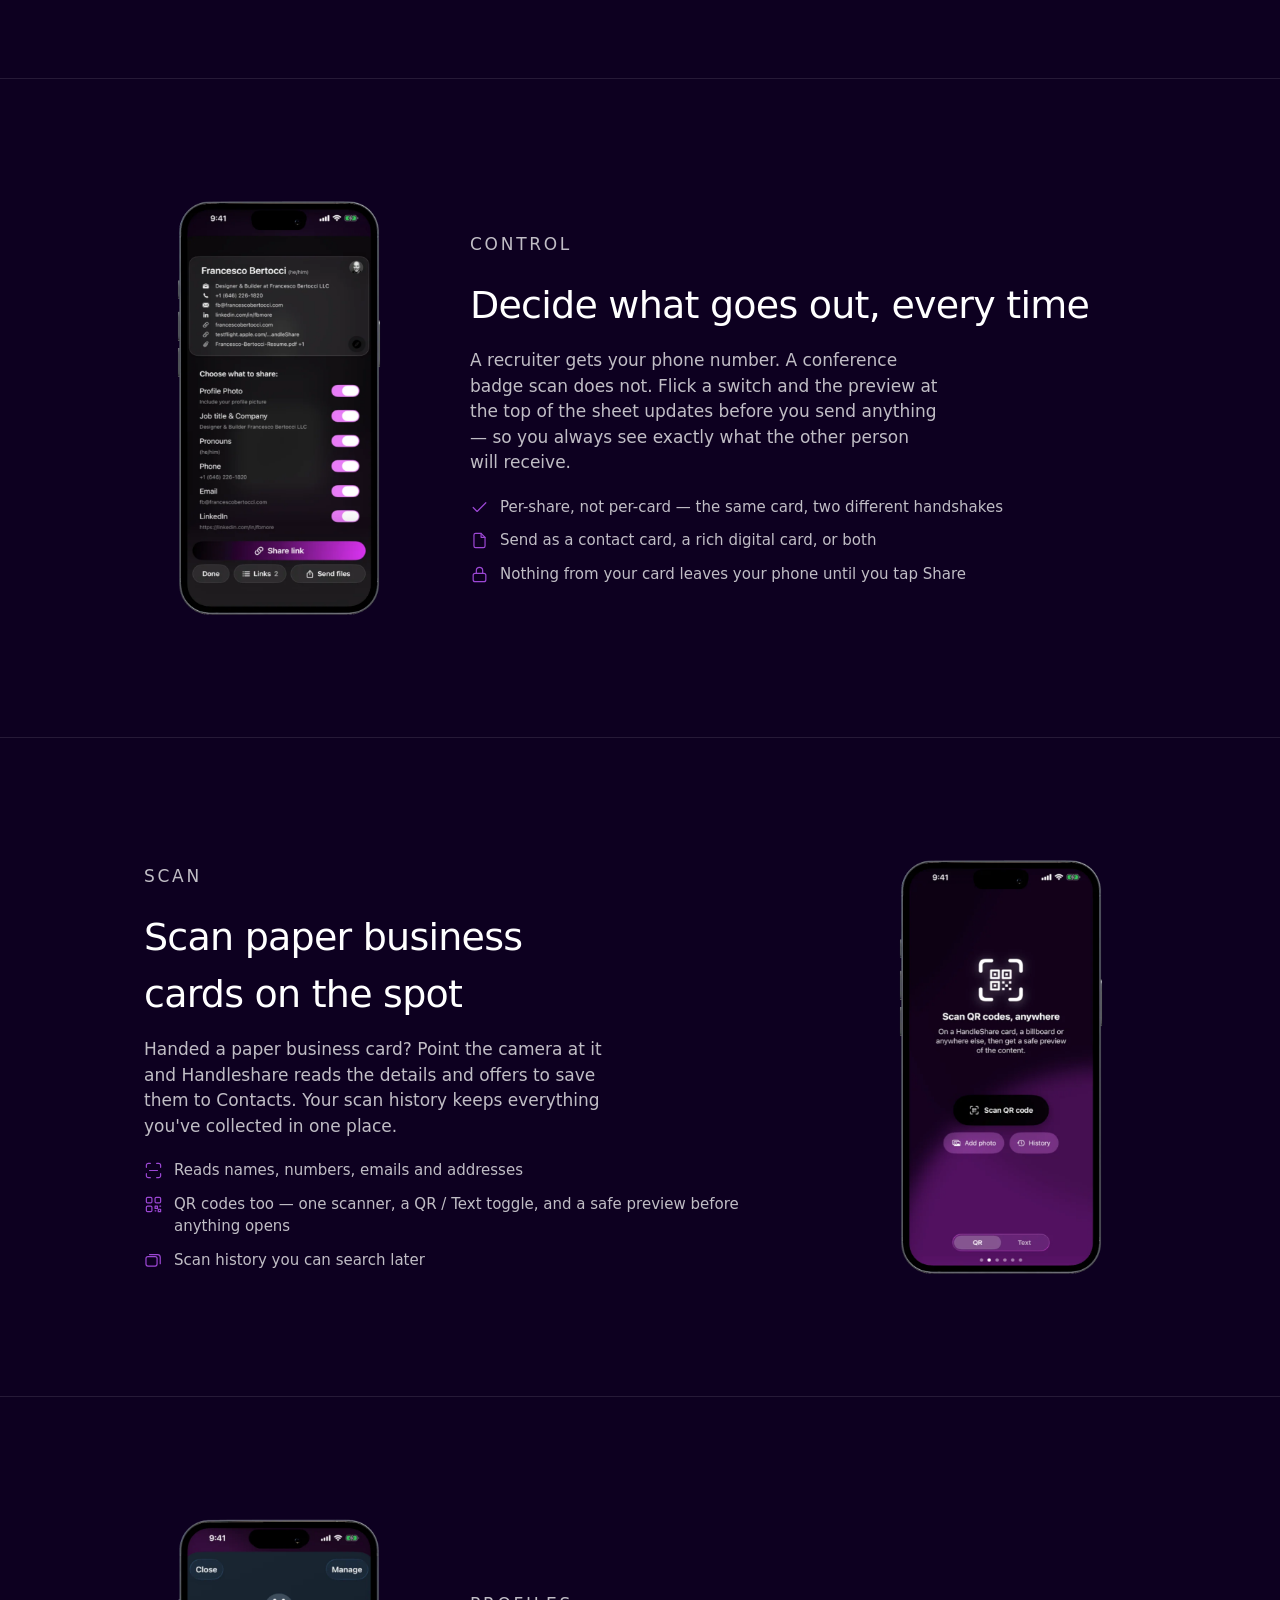
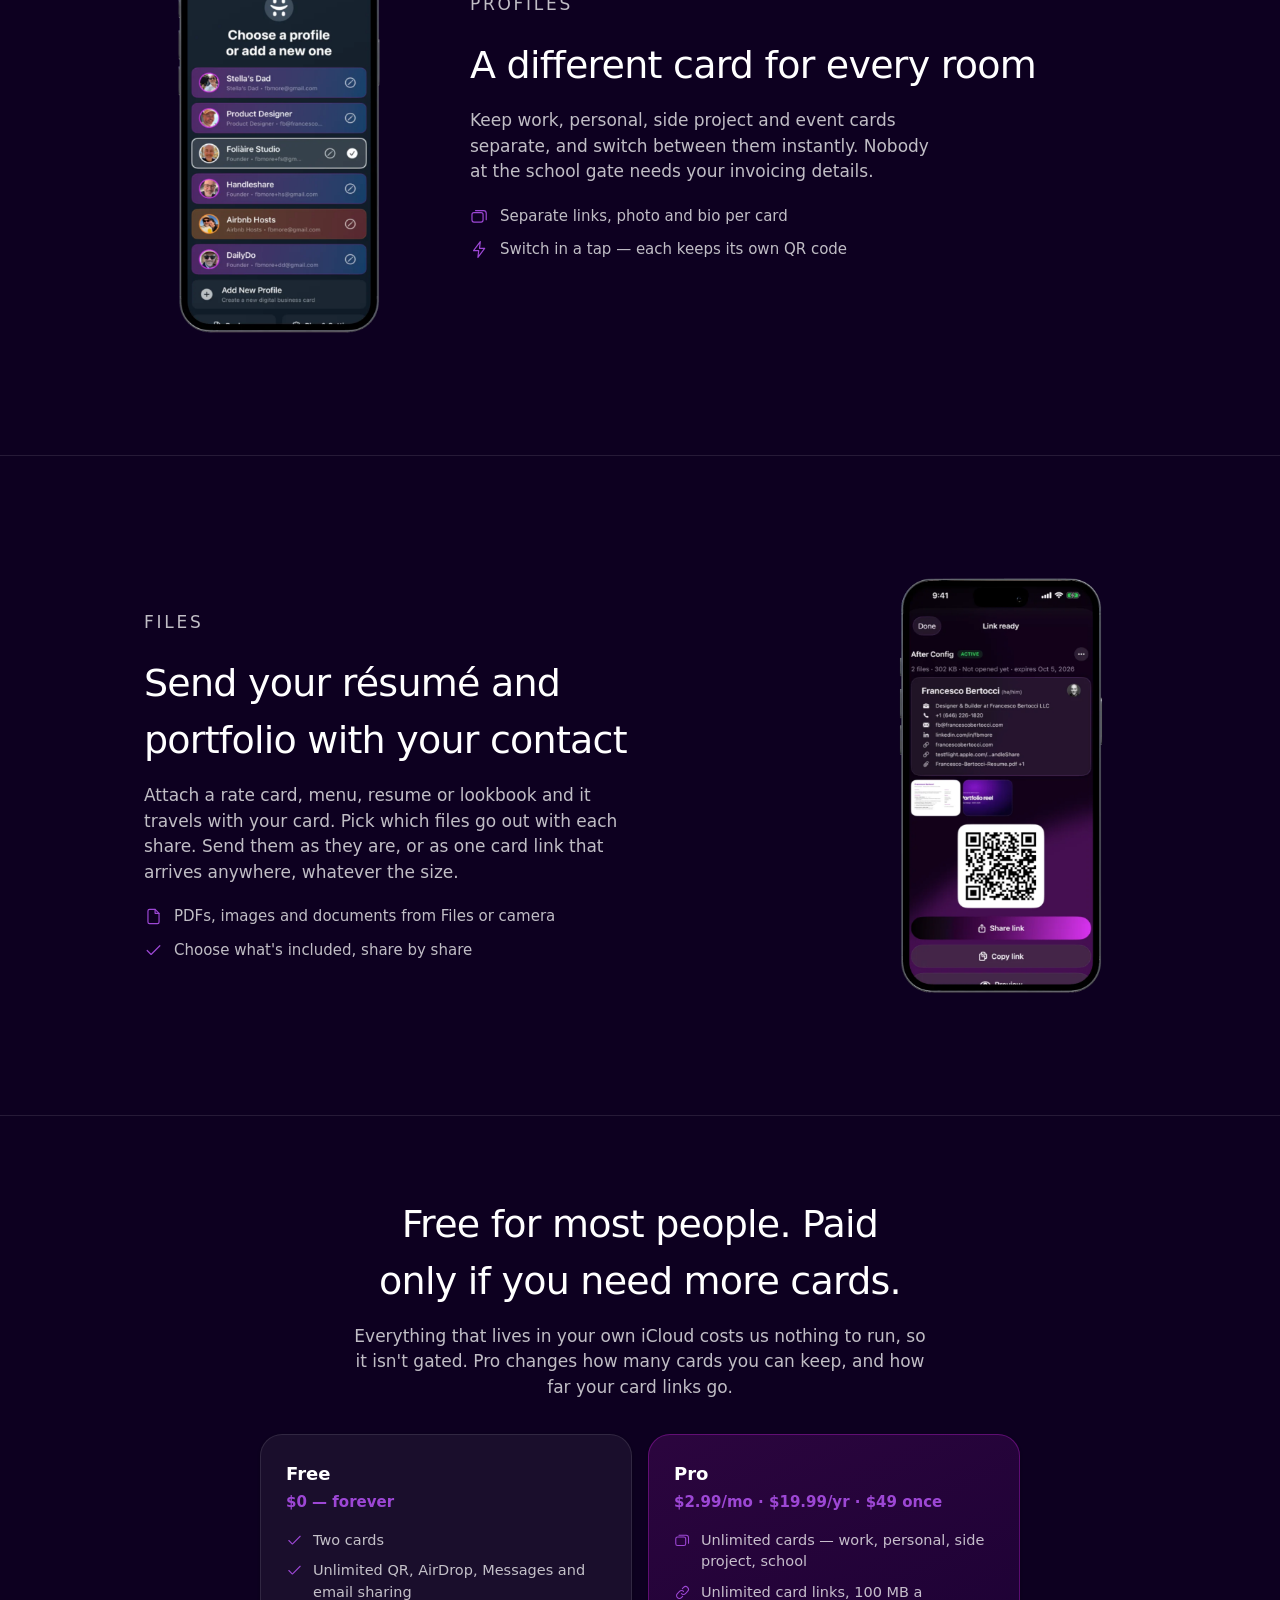
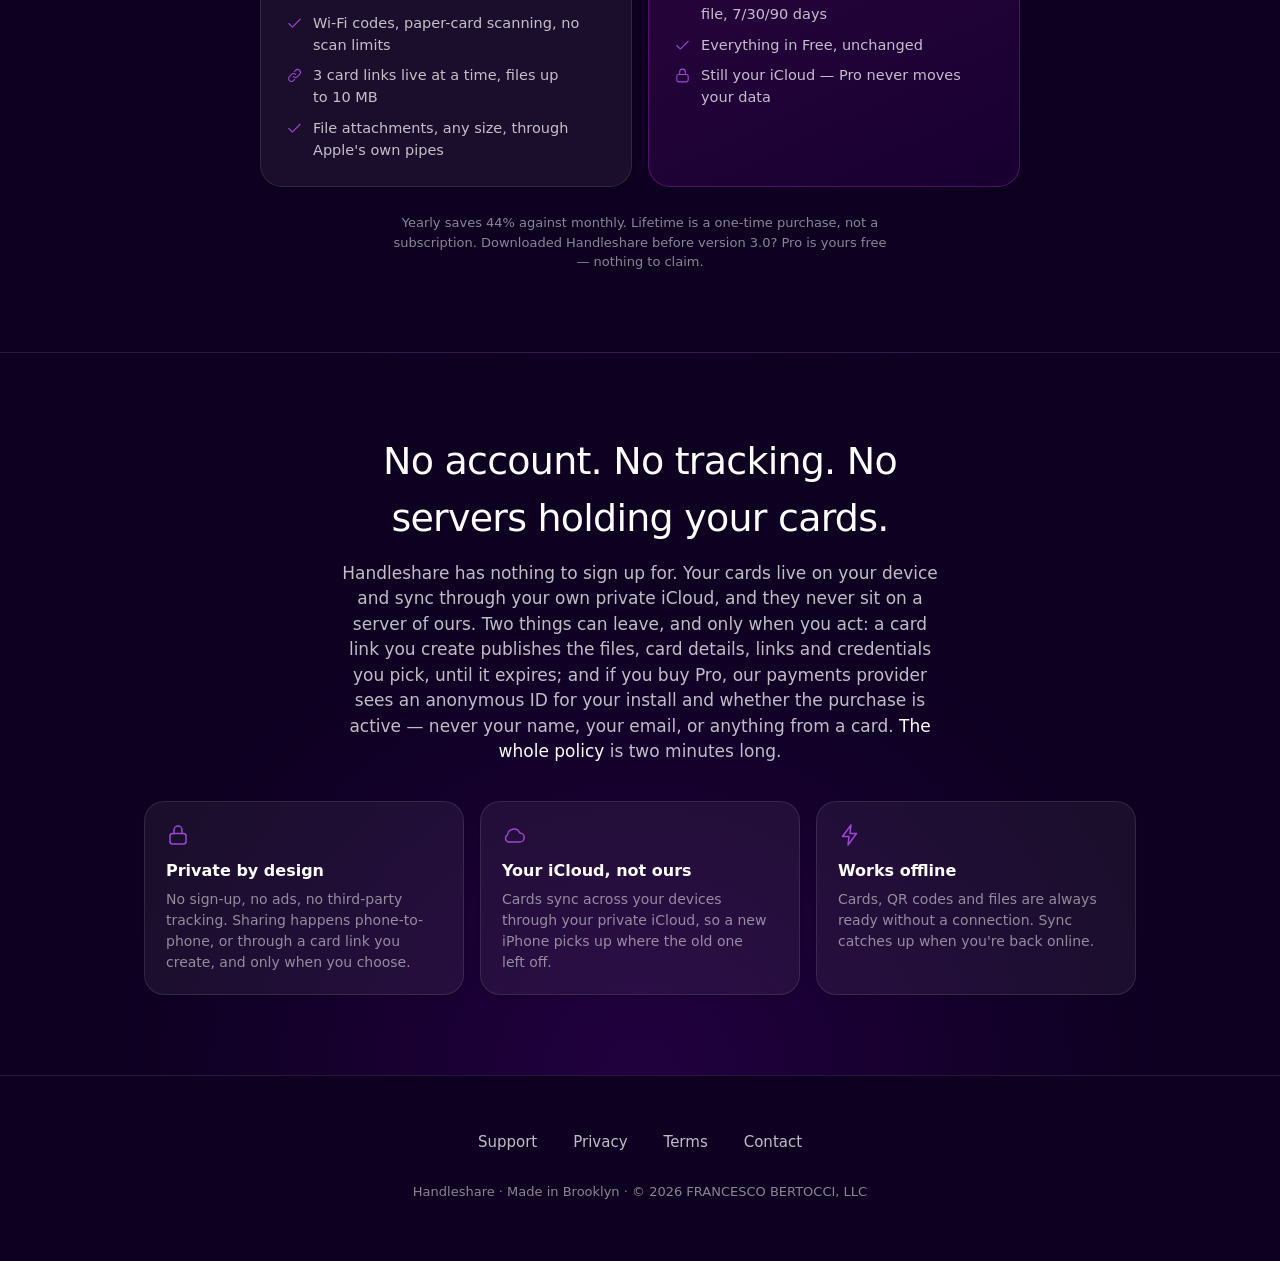
==== commit 83c4f383: "Hero claim: résumé, portfolio or deck as a PDF or video, and the documents you keep with you Co-Auth" ====
--- a/index.html
+++ b/index.html
@@ -144,7 +144,7 @@
   h1{font-size:clamp(40px,7.4vw,66px);font-weight:300;letter-spacing:-.025em;margin:0 0 14px;text-wrap:balance}
   .h1cat{display:block;margin-top:8px;font-size:clamp(18px,2.6vw,24px);font-weight:500;letter-spacing:-.005em;color:var(--ink)}
   .tag{font-size:clamp(16px,2.3vw,20px);color:var(--muted2);font-weight:300;
-    max-width:530px;margin:0 auto 32px;text-wrap:pretty}
+    max-width:600px;margin:0 auto 32px;text-wrap:pretty}
 
   .heroStage{max-width:340px;margin:0 auto 30px}
   .herovid{display:block;width:100%;aspect-ratio:660/1434;object-fit:cover;background:#1a0038;border-radius:34px;outline:1px solid var(--outline);outline-offset:-1px;
@@ -378,7 +378,7 @@
     <noscript><img src="logo.png" width="124" height="124" alt="Handleshare"></noscript>
   </div>
   <h1>Handleshare<span class="h1cat">The digital business card for iPhone</span></h1>
-  <p class="tag">One QR code for everything you'd put on a business card — and a few things you couldn't.</p>
+  <p class="tag">One QR code for everything you'd put on a business card — and a few things you couldn't: your résumé, portfolio or deck as a PDF or video, and the documents you want with you always, like your driver's license and insurance&nbsp;cards.</p>
 
   <div class="heroStage" id="heroStage">
     <!-- Hero video: drops in automatically once media/pitch-hero.mp4 exists. -->
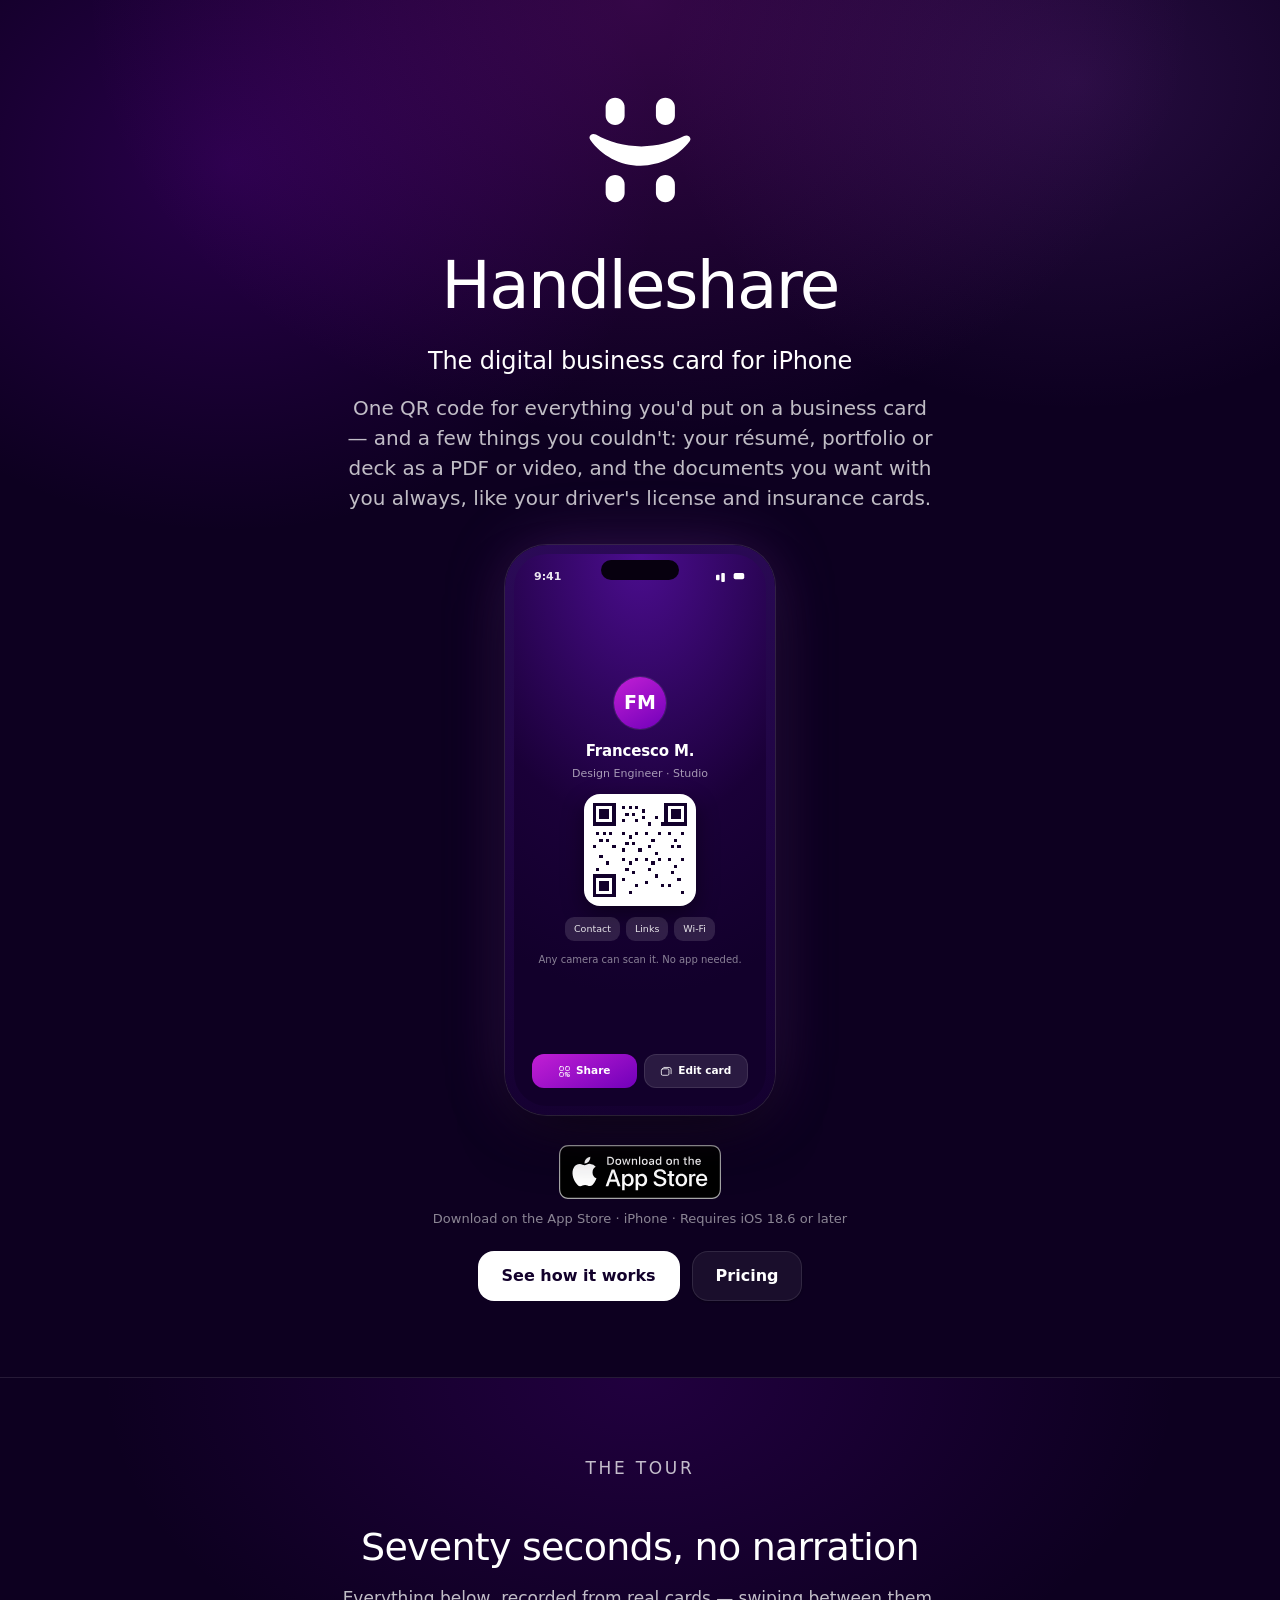
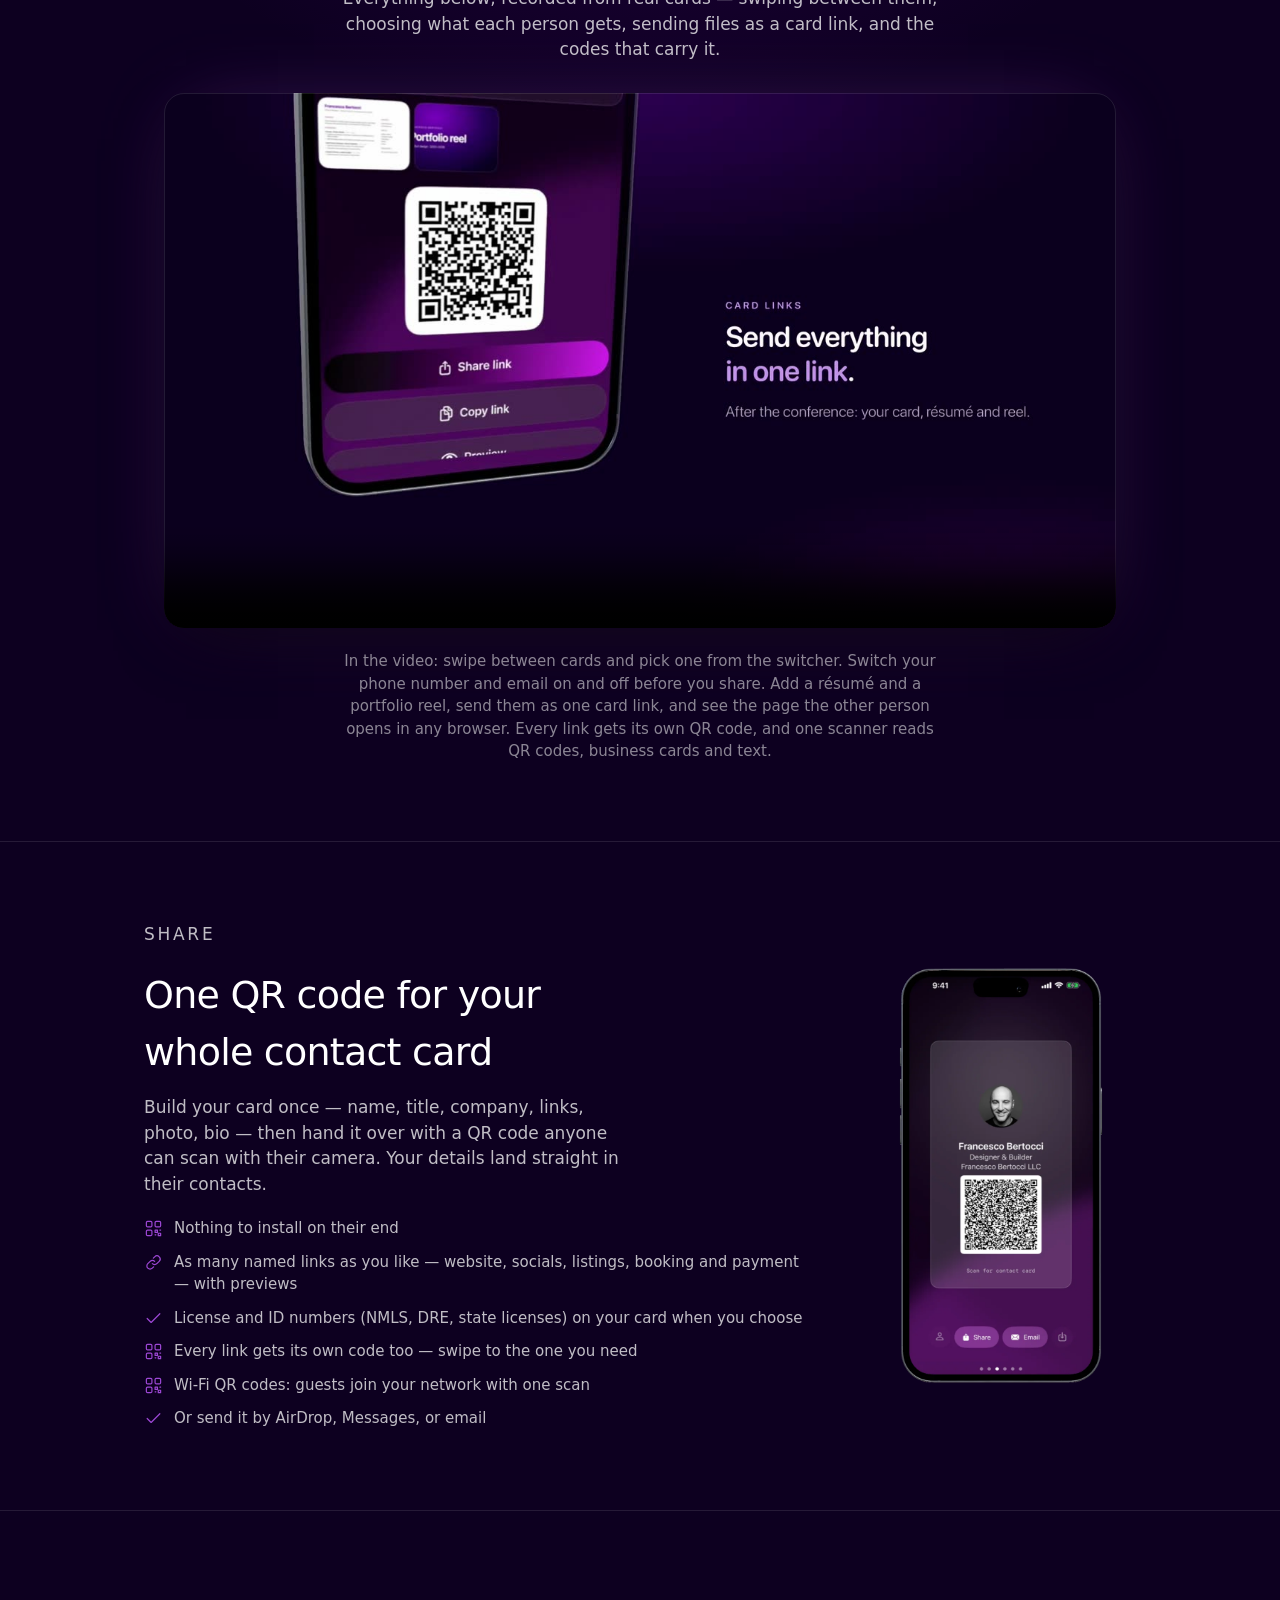
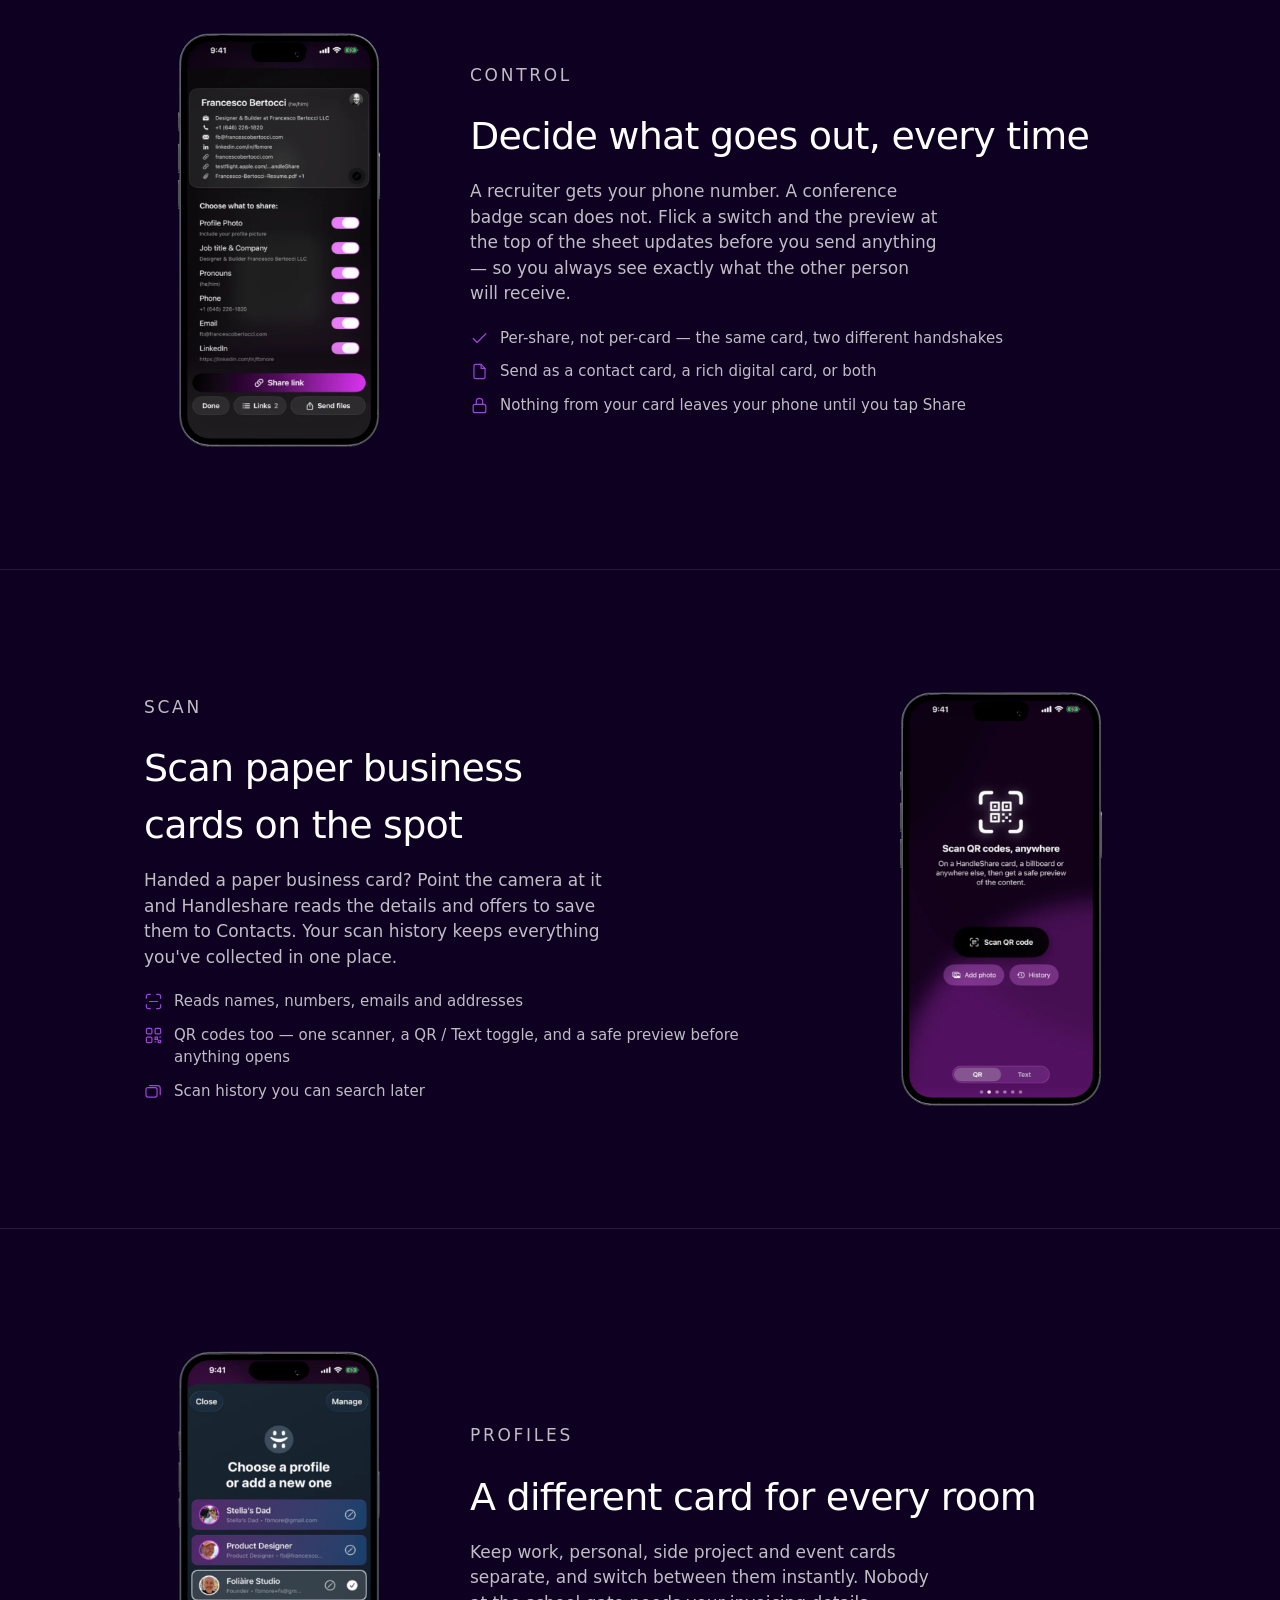
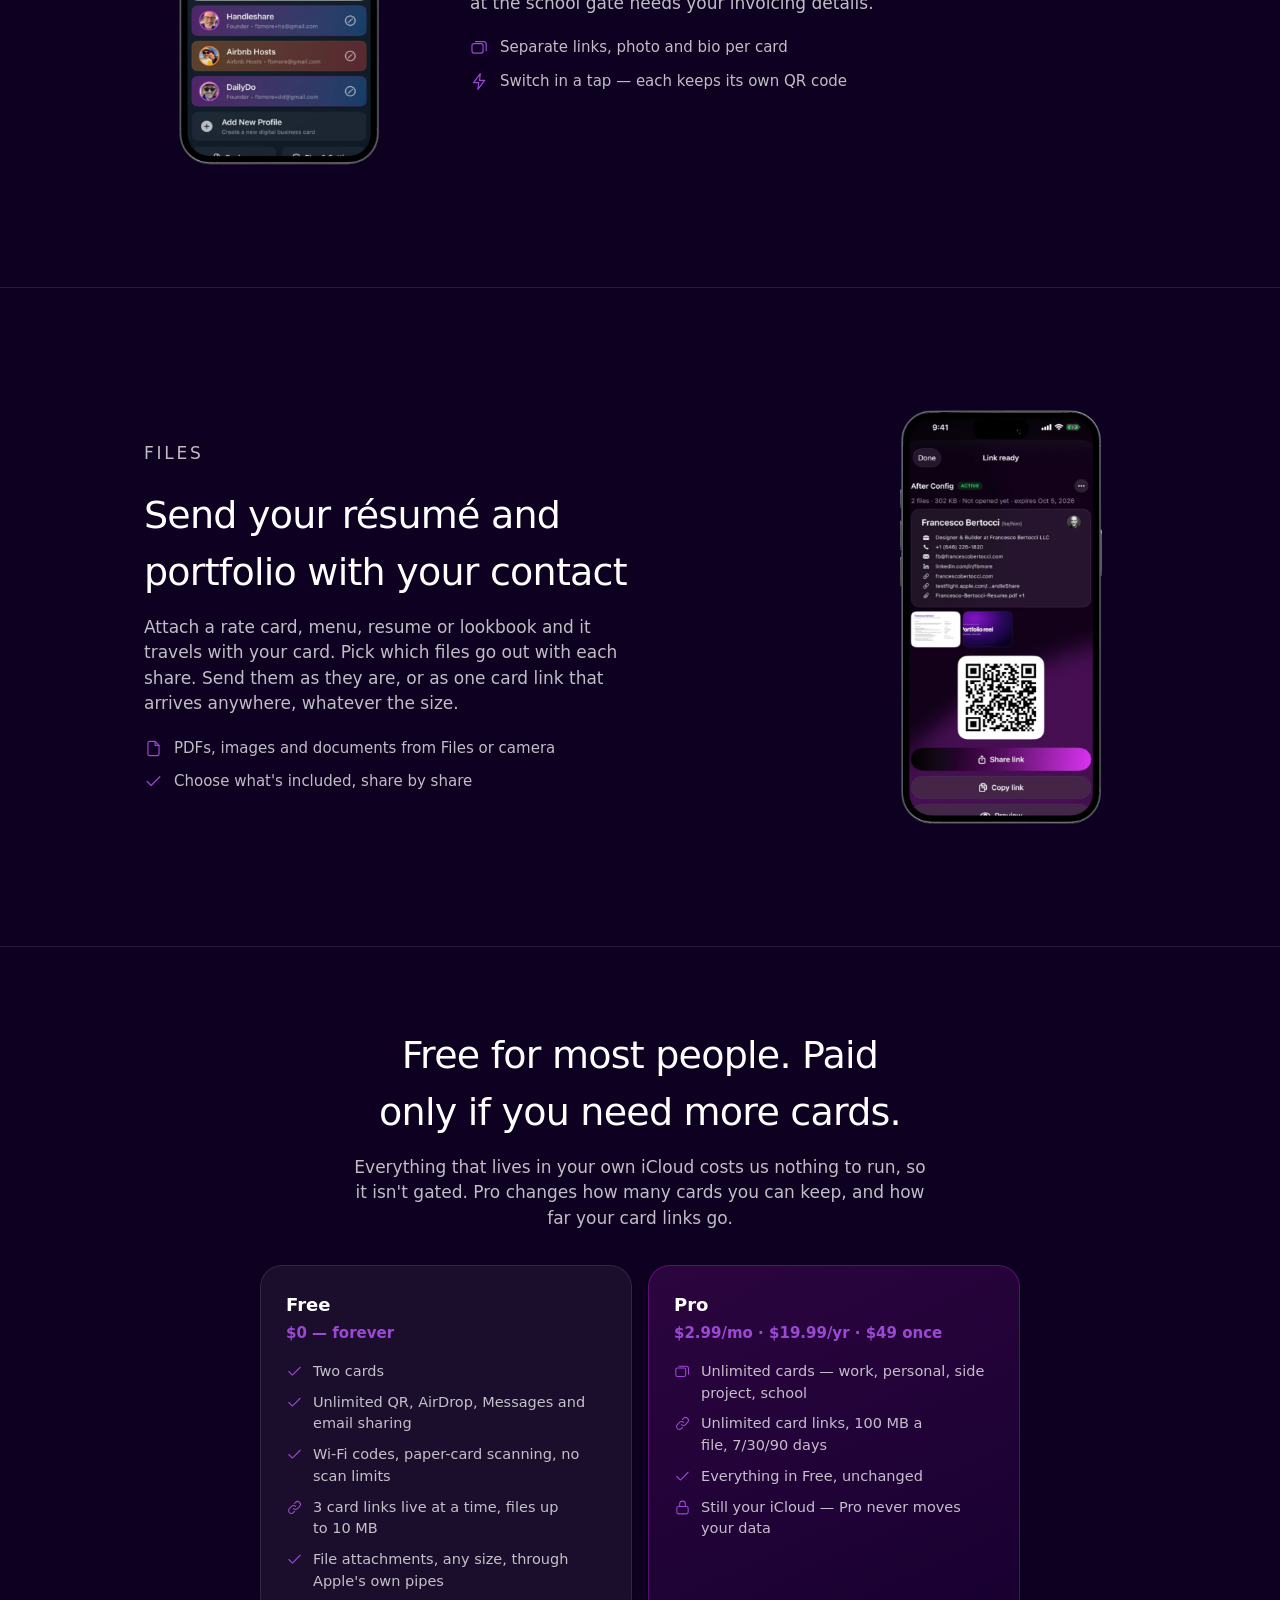
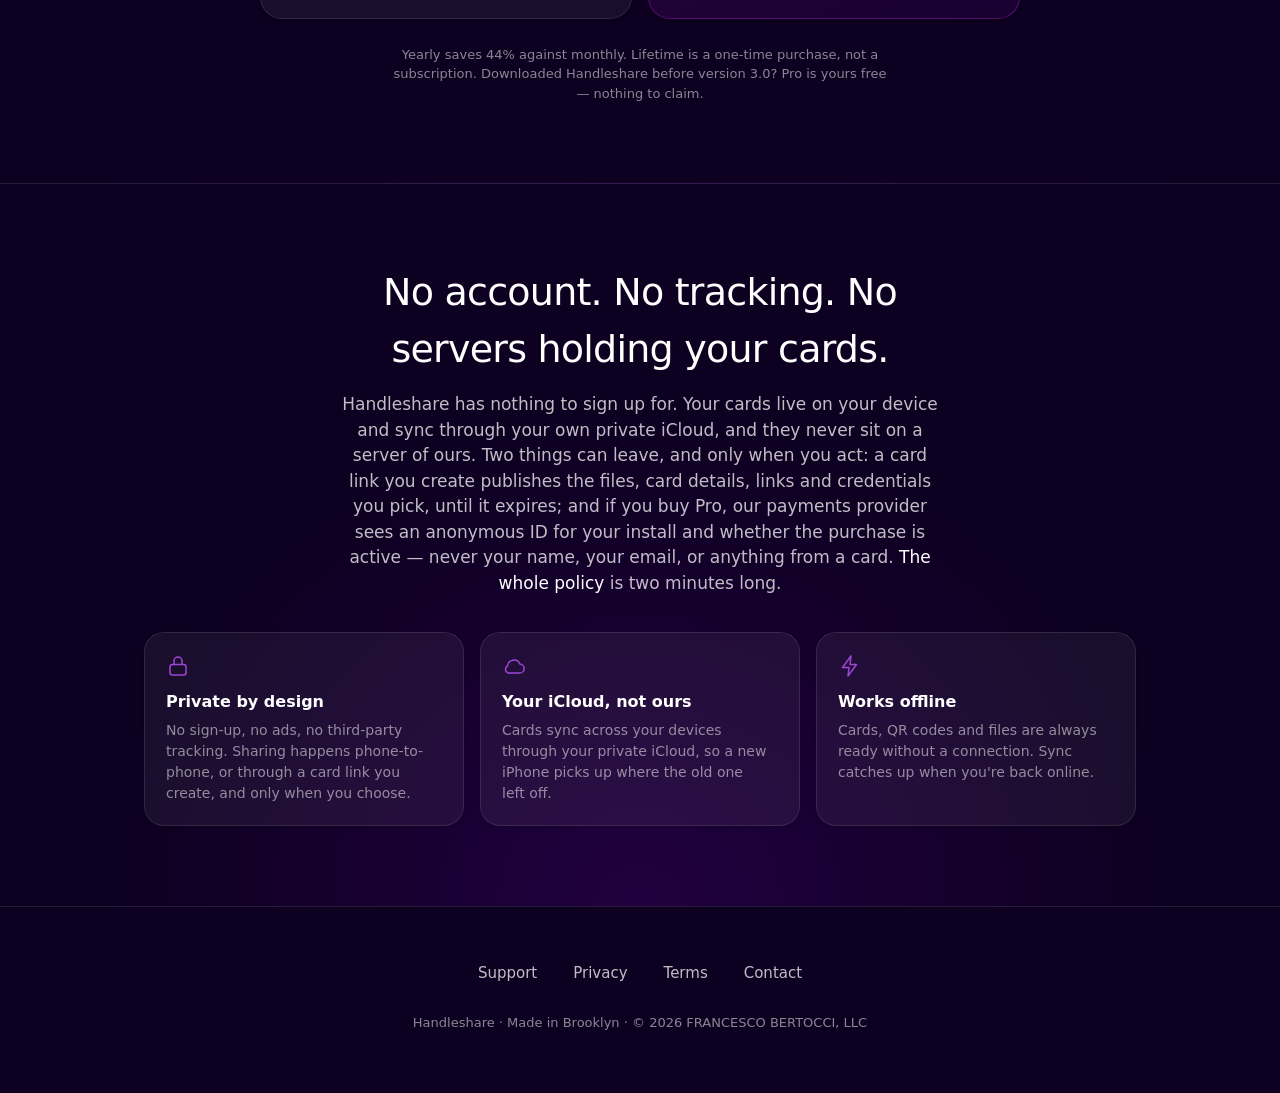
==== commit dd77a35e: "Foliàire Analytics on the home and support pages; privacy policy says so Site id ff3ea36f3c25e1f14fb" ====
--- a/index.html
+++ b/index.html
@@ -353,6 +353,10 @@
       transition-duration:.001ms!important}
   }
 </style>
+<!-- Foliàire Analytics. Marketing pages only (home, support) — never the card
+     viewer (view.html) or the legal pages. See privacy.html "This website". -->
+<script>window.FOLIAIRE_SITE_ID = 'ff3ea36f3c25e1f14fb67638';</script>
+<script async src="https://foliairestudio.com/analytics/foliaire.js"></script>
 </head>
 
 <a class="skip" href="#main">Skip to content</a>
